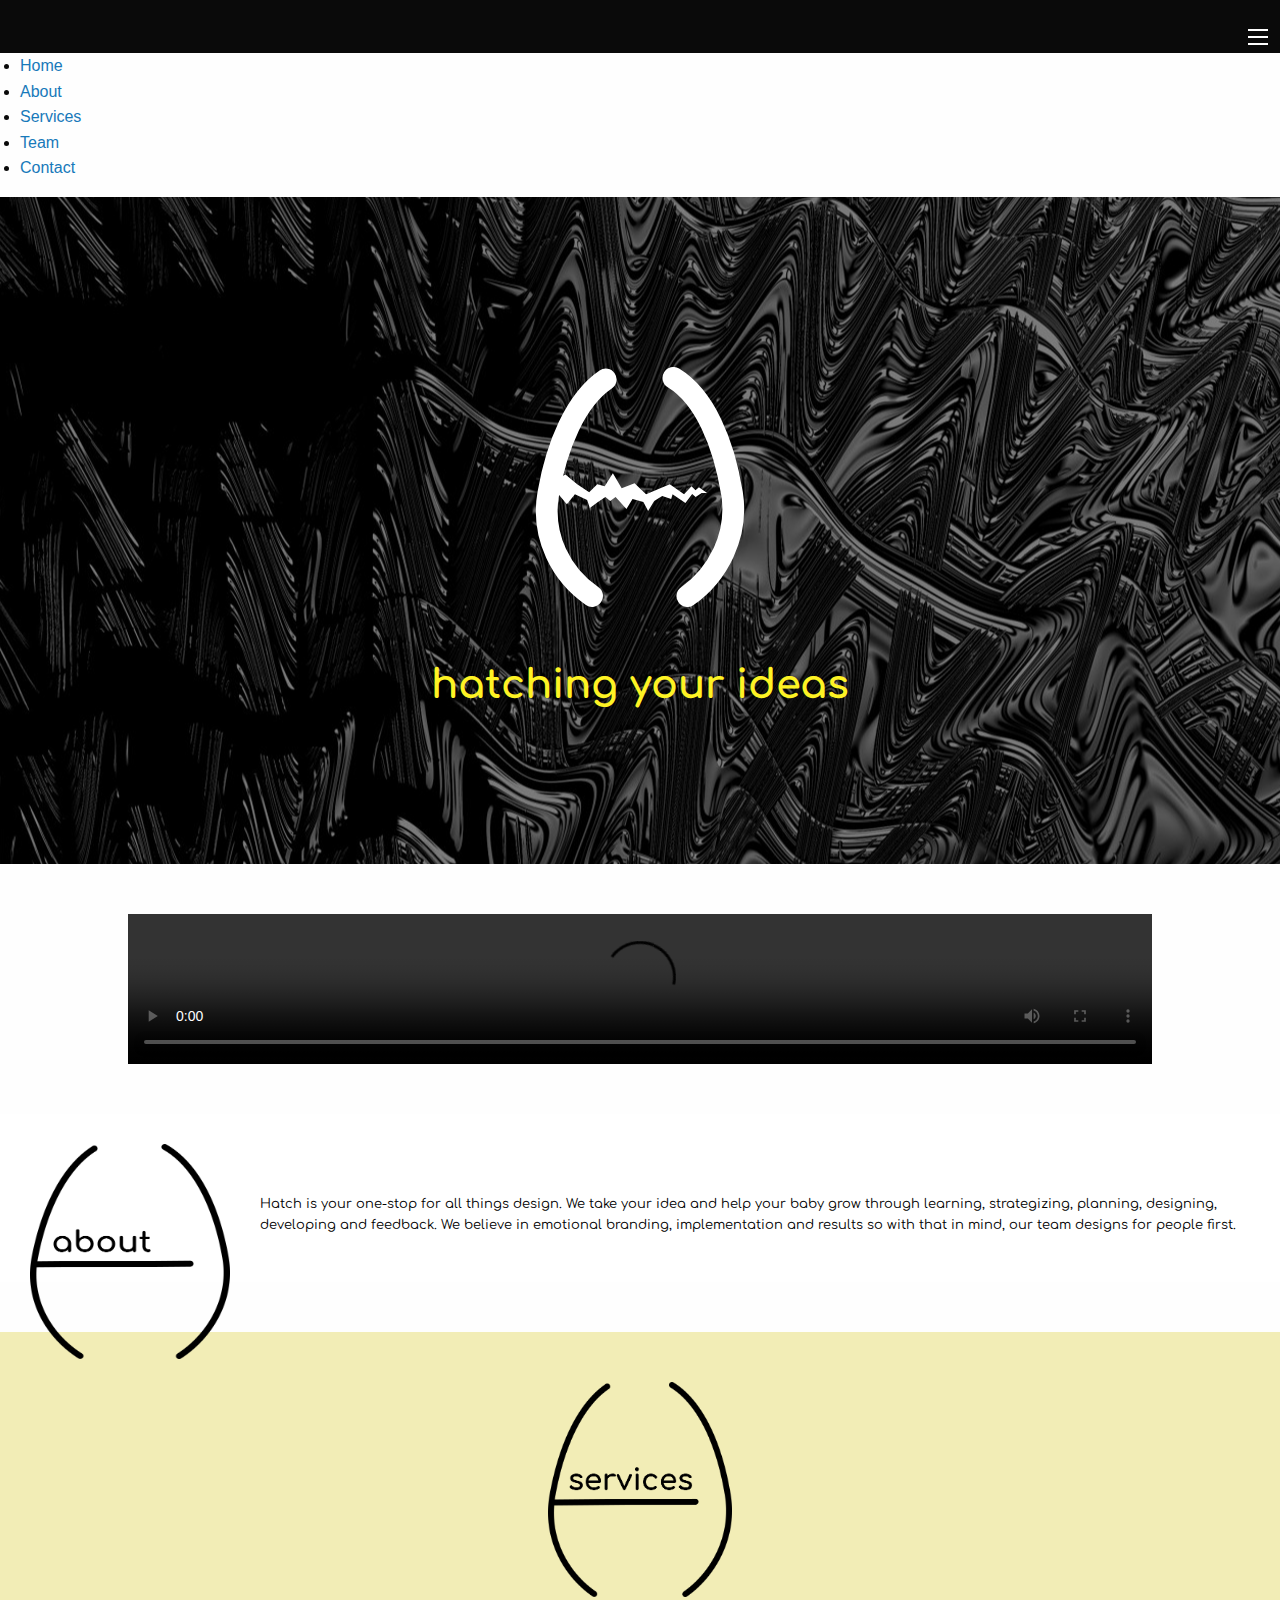
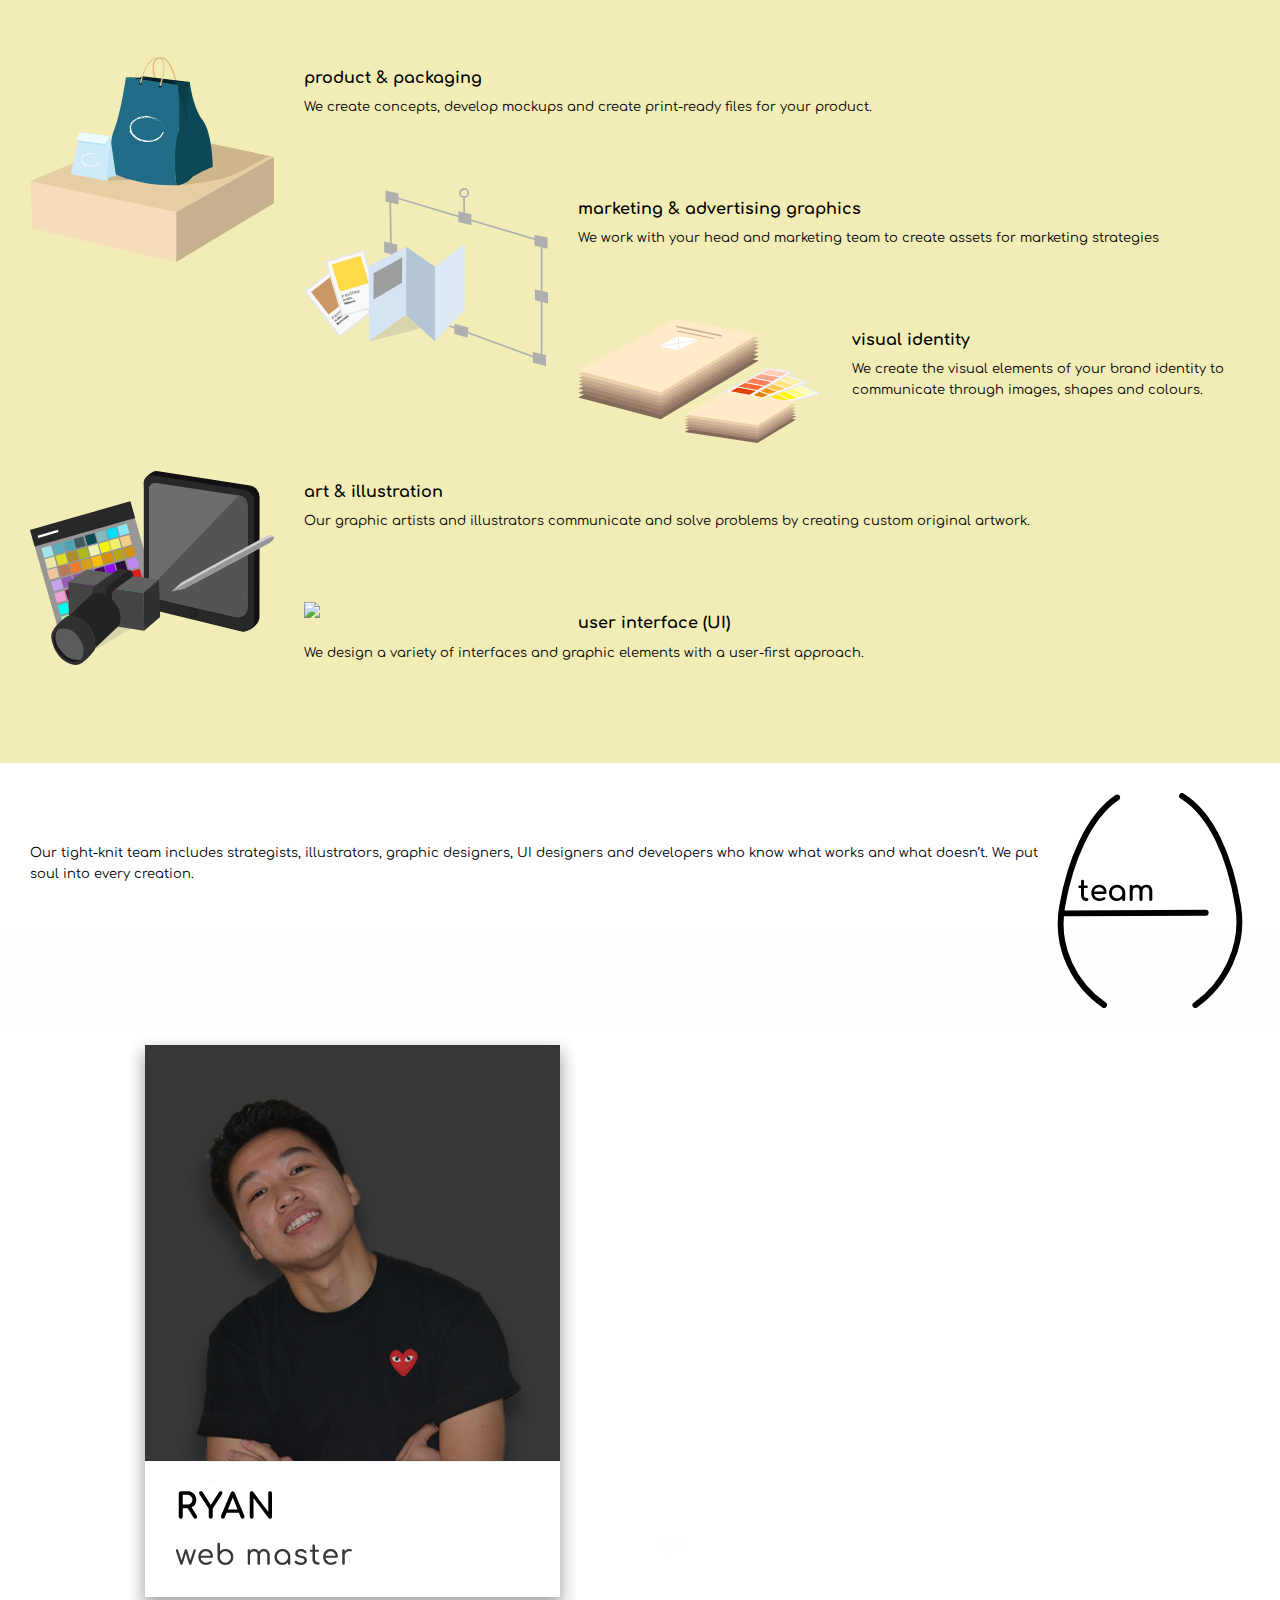
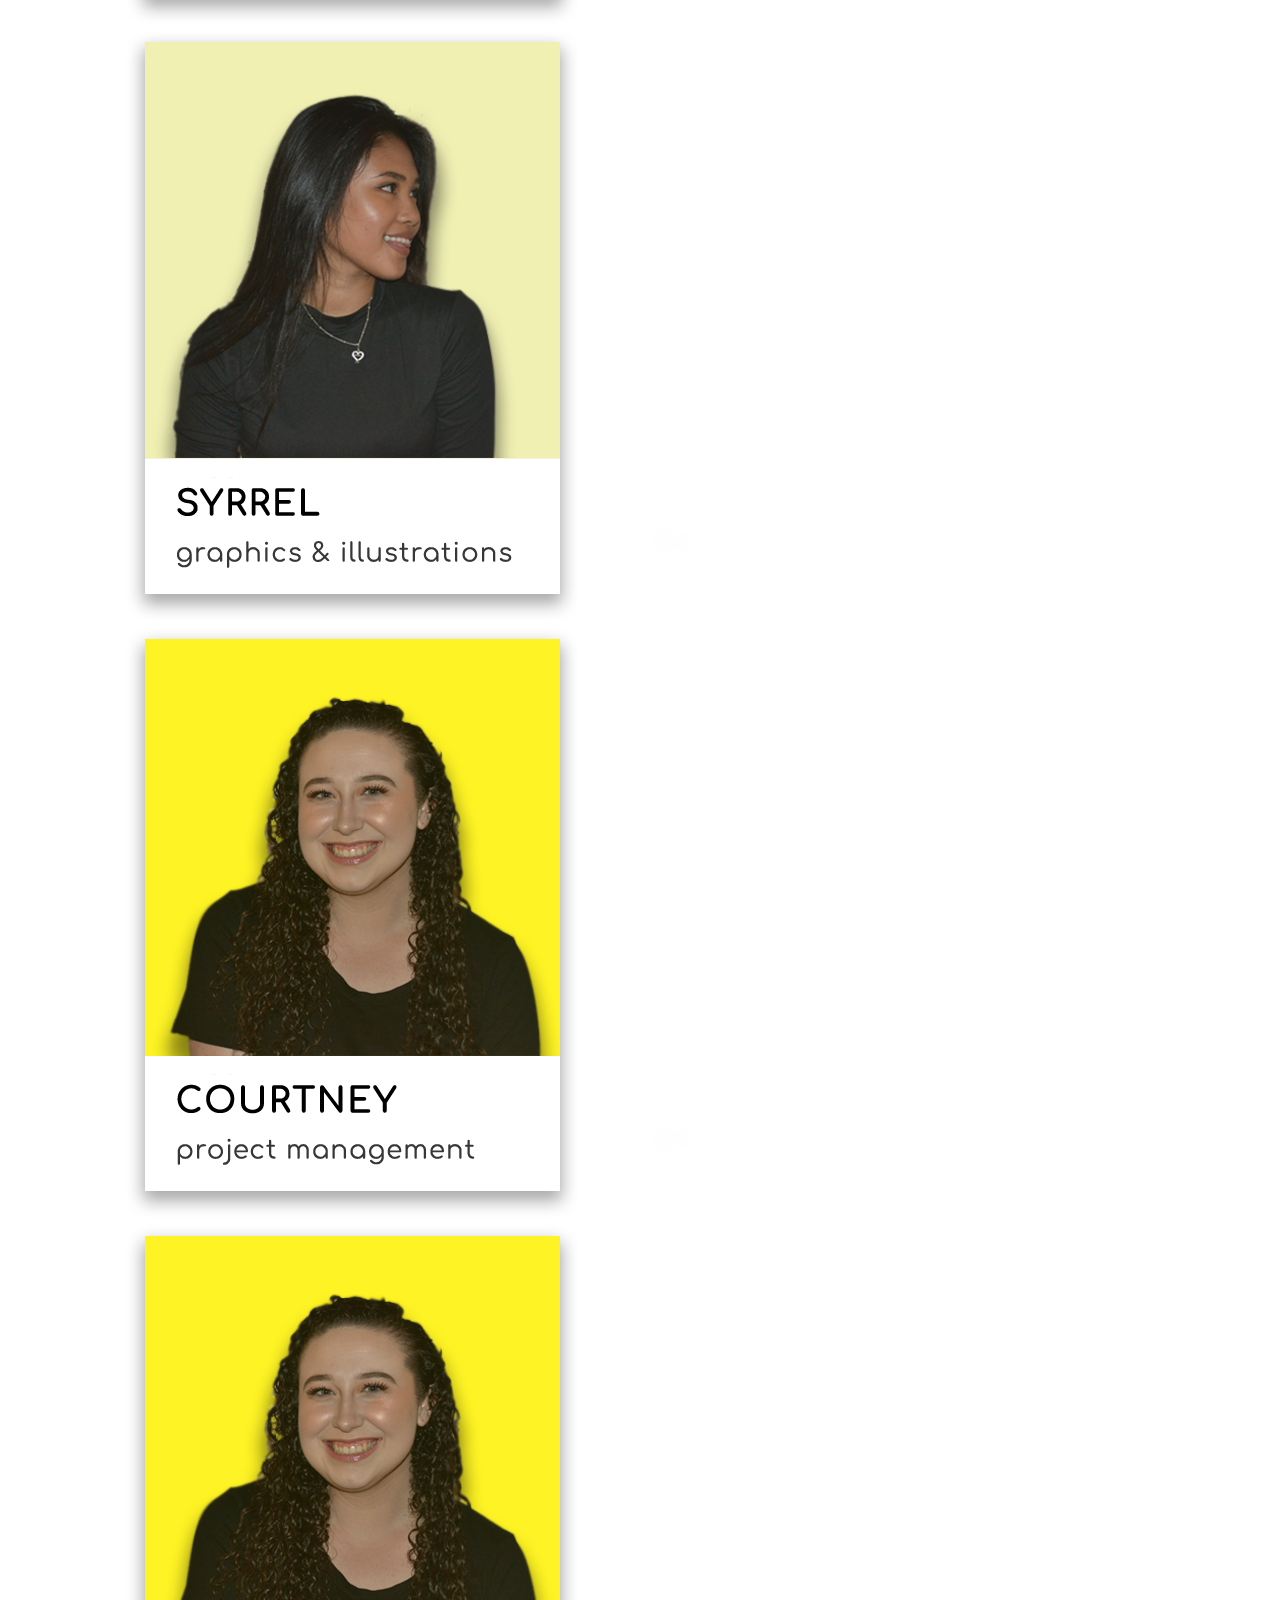
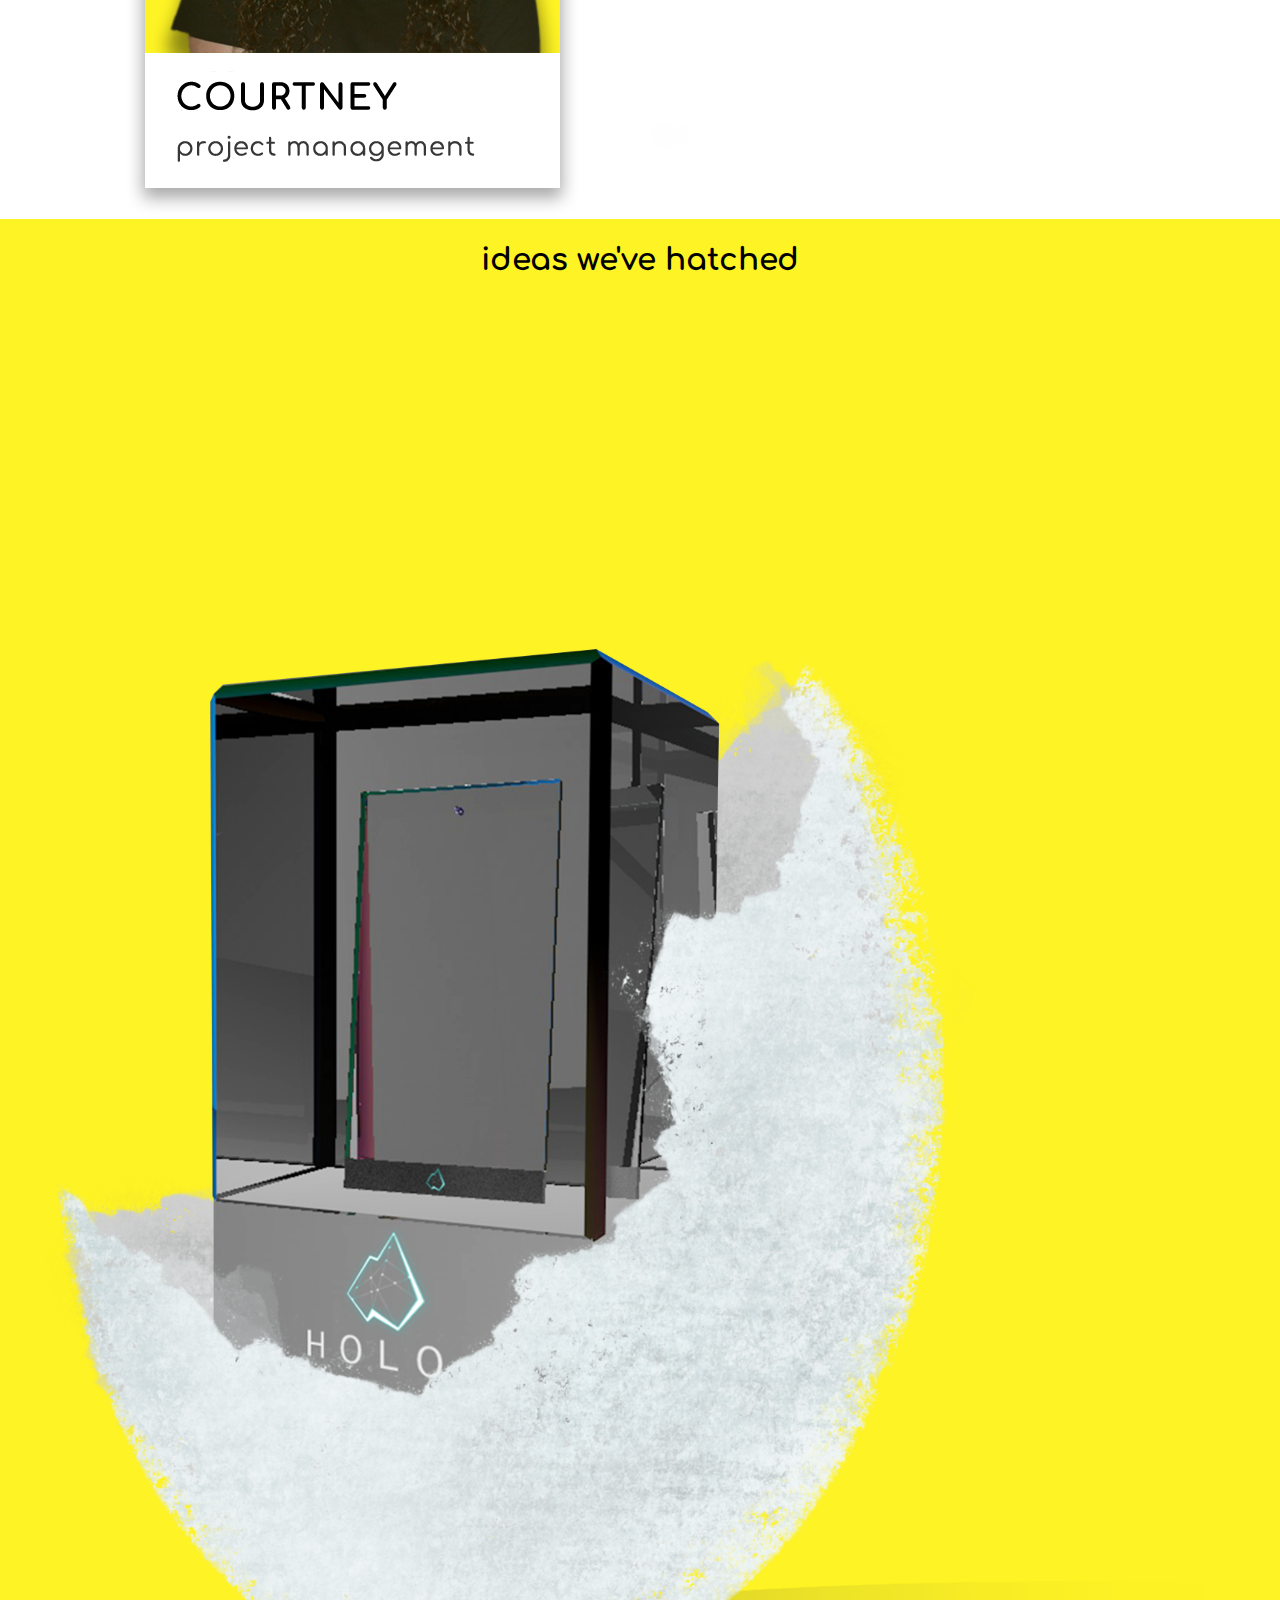
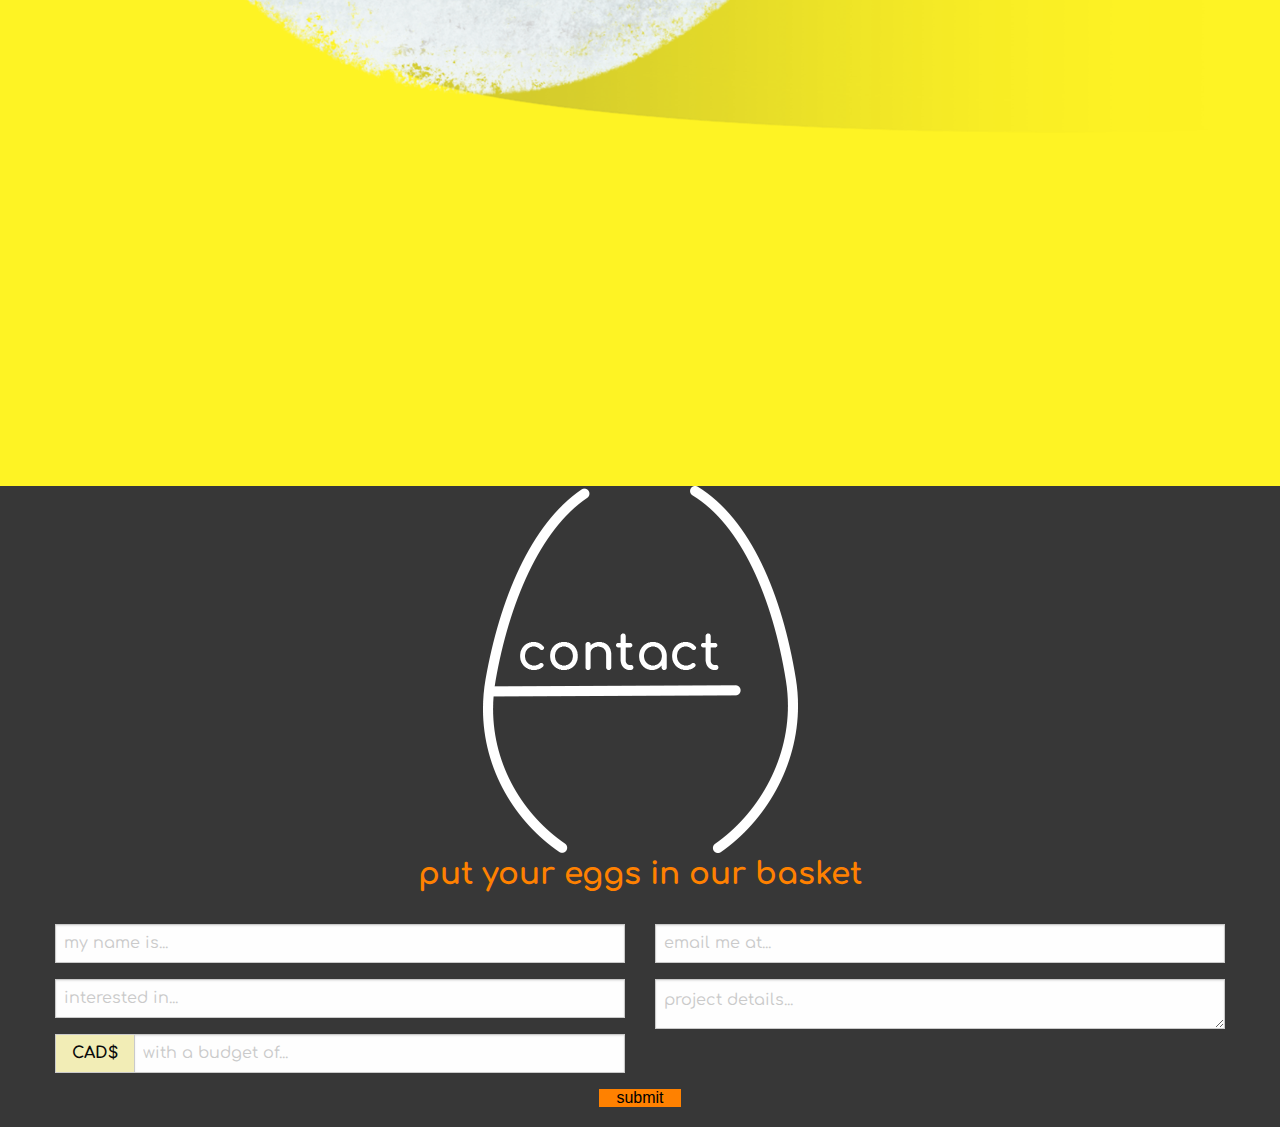
==== index.html @ 9492ad30 "css update number 100000" ====
<!doctype html>
<html class="no-js" lang="en" dir="ltr">

  <head>
    <meta charset="utf-8">
    <meta http-equiv="x-ua-compatible" content="ie=edge">
    <meta name="viewport" content="width=device-width, initial-scale=1.0">
    <title>Hatch Creative</title>
    <link rel="stylesheet" href="css/foundation.css">
    <link rel="stylesheet" href="css/main.css">
    <link href="https://fonts.googleapis.com/css?family=Comfortaa&display=swap" rel="stylesheet">
  </head>

  <body>
    <h1 class="hide">Hatch</h1>
      <header id="mainHeader" class="row">
          <nav class="small-12 large-8 large-push-4 columns">
            <h2 class="hide">Main Navigation</h2>
            <div class="title-bar" data-responsive-toggle="main-menu" data-hide-for="large">
            <div class="title-bar-right">
              <button class="menu-icon" type="button" data-toggle="main-menu"></button>
            </div>
            </div>
    
            <div id="main-menu">
              <ul id="mainNav">
                <li><a href="#">Home</a></li>
                <li><a href="#">About</a></li>
                <li><a href="#">Services</a></li>
                <li><a href="#">Team</a></li>
                <li><a href="#">Contact</a></li>
              </ul>
          
            </div>
          </nav>
    
    
        </header>

     <!--Splash Page-->   
    <div class="row" id="splashPage">
      <h2 class="hide">Splash Page</h2>
      <div class="small-12 medium-12 large-12 columns">
        <img src="img/whiteLogo.svg" id="logo">
        <h2>hatching your ideas</h2>
      </div>  
    </div>

     <!--About Vid Page--> 
     <div class="row" id="aboutVid">
        <div class="small-12 medium-12 large-12 columns">
            <video  controls>
          <source src="video/render.mp4" type="video/mp4">
          </video>
        </div>  
     </div>

      <!--About Info Page--> 
      <div class="row" id="aboutInfo">
        <div class="small-3 medium-4 large-4 columns" >
            <img src="img/heading_about.png" alt="About" class="aboutHead">
        </div>

        <div class="small-9 medium-8 large-8 columns">
          <p class="aboutText">Hatch is your one-stop for all things design. We take your idea and help your baby grow through learning, strategizing, planning, designing, developing and feedback. We believe in emotional branding, implementation and results so with that in mind, our team designs for people first. </p>
        </div>
      
      </div>

      <!--Service Page--> 
      <div class="row" id="servPage">

        <div class="small-12 medium-12 large-12 columns product">
          <img src="img/heading_services.png" class="servHead">
        </div>


        <div class="small-12 medium-12 large-2 columns product">
          <img src="img/icon_product.svg"  width="25%" class="icon">
          <h3>product &amp; packaging</h3>
          <p>We create concepts, develop mockups and create print-ready files for your product.</p>
        </div>

        <div class="small-9 medium-8 large-2 columns product">
            <img src="img/icon_marketing.svg"  width="25%" class="icon">
            <h3>marketing &amp; advertising graphics</h3>
            <p>We work with your head and marketing team to create assets for marketing strategies</p>
        </div>

        <div class="small-9 medium-8 large-2 columns product">
            <img src="img/icon_visual.svg"  width="25%" class="icon">
            <h3>visual identity</h3>
            <p>We create the visual elements of your brand identity to communicate through images, shapes and colours.</p>
        </div>

        <div class="small-9 medium-8 large-2 columns product">
            <img src="img/icon_art.svg"  width="25%" class="icon">
            <h3>art &amp; illustration</h3>
            <p>Our graphic artists and illustrators communicate and solve problems by creating custom original artwork.</p>
        </div>

        <div class="small-9 medium-8 large-2 columns product">
            <img src="img/icon_ui2.svg"  width="25%" class="icon">
            <h3>user interface (UI)</h3>
            <p>We design a variety of interfaces and graphic elements with a user-first approach.</p>
        </div>
      </div>

      <!--Team Page--> 
      <div class="row" id="teamInfo">
          <div class="small-3 medium-4 large-4 columns">
              <img src="img/teamHeading.svg" class="teamHead">
              </div>
        <div class="small-9 medium-8 large-8 columns" >
          <p class="teamText">Our tight-knit team includes strategists, illustrators, graphic designers, UI designers and developers who know what works and what doesn’t. We put soul into every creation.</p>
        </div>
      </div>


        <div class="row" id="teamDesc">
        <div class="small-3 medium-3 large-3 columns">
            <img src="img/team_ryan_complete.png" alt="Ryan // Web Master" class="teamImg">
            <img src="img/team_syrrel_complete.png" alt="Syrrel // Graphics & Illustrations" class="teamImg">
            <img src="img/team_courtney_complete.png" alt="Courtney // Project Management" class="teamImg">
            <img src="img/team_courtney_complete.png" alt="Alissar // Product & Branding" class="teamImg">
        </div>
      </div>


      <!--Portfolio Page--> 
      <div class="row" id="folioPage">
        <div class="small-12 medium-12 large-12 columns">
            <!-- <div class="w3-content w3-display-container">

                <div class="w3-display-container mySlides">
                  <img src="img/portfolio_featured.png" style="width:100%">
                  <div class="w3-display-middle w3-large w3-container w3-padding-16 w3-black">
                    French Alps
                  </div>
                </div>
                
                <div class="w3-display-container mySlides">
                  <img src="img/portfolio_apollo.png" style="width:100%">
                  <div class="w3-display-middle w3-large w3-container w3-padding-16 w3-black">
                    Northern Lights
                  </div>
                </div>
                
                <div class="w3-display-container mySlides">
                  <img src="img/portfolio_rushpup.png" style="width:100%">
                  <div class="w3-display-middle w3-large w3-container w3-padding-16 w3-black">
                    Beautiful Mountains
                  </div>
                </div>
                
                <div class="w3-display-container mySlides">
                  <img src="img/portfolio_vibe.png" style="width:100%">
                  <div class="w3-display-middle w3-large w3-container w3-padding-16 w3-black">
                    The Rain Forest
                  </div>
                </div>
                
                <div class="w3-display-container mySlides">
                  <img src="img_mountains.jpg" style="width:100%">
                  <div class="w3-display-middle w3-large w3-container w3-padding-16 w3-black">
                    Mountains!
                  </div>
                </div>
                
                <button class="w3-button w3-display-left w3-black" onclick="plusDivs(-1)">&#10094;</button>
                <button class="w3-button w3-display-right w3-black" onclick="plusDivs(1)">&#10095;</button>
                
                </div> -->
                
            <h3>ideas we've hatched</h3>
            <img src="img/portfolio_featured.png" alt="Featured Project" id="folio1">
        </div>
      </div>

      <!--Contact Page--> 
      <div class="row" id="contactPage">
          <div class="small-12 medium-12 large-12">
            <img src="img/heading_contact.png" class="contactHead">
            <h3>put your eggs in our basket</h3>
          </div>

          <form>
              <div class="grid-container">
                <div class="grid-x grid-padding-x">
                  <div class="small-12 medium-6 large-6 cell">
                    <label>
                      <input type="text" placeholder="my name is..." class="radius">
                    </label>
                    <label>
                        <input type="text" placeholder="interested in..." class="radius">
                      </label>
                      <div class="input-group">
                          <span class="input-group-label">CAD$</span>
                          <input class="input-group-field" type="number" placeholder="with a budget of...">
                        </div>
                  </div>


                  <div class="small-12 medium-6 large-6 cell">
                    <label>
                      <input type="email" placeholder="email me at..." class="radius">
                    </label>
                    <label>
                        <textarea placeholder="project details..." class="radius"></textarea>
                      </label>
                  </div>
                 <div class="input-group-button">
                      <input type="submit" class="button" value="submit">
                </div>
              </div>
           </form>
      </div>

      <!-- <footer>
        <div class="row" id="footer">
          <div class="small "></div>


                <img src="img/socialFB.png" alt="Facebook">
                <img src="img/socialTwitter.png" alt="Twitter">
                <img src="img/socialIG.png" alt="Instagram">
            </div>
                <p class="address">130 Dundas St,  London, ON N6A 1G2</p>
                <p class="email"> hatchcreative@info.com</p>
                <p class="number">(519) 000-0000</p>>
            </div>
              <p class="copyright"> © 2019 Hatch Creative. All Rights Reserved.</p>
            </div>
          </div>
        </div>
        </footer> -->

    
  </body>
    <script src="js/main.js"></script>
    <script src="https://maps.googleapis.com/maps/api/js?key=AIzaSyAdZsXY7UrvX2Q0OyWVhUGlRzNH2TQBpNs&callback=ourMap"
  type="text/javascript"></script>
    <script src="js/vendor/jquery.js"></script>
    <script src="js/vendor/what-input.js"></script>
    <script src="js/vendor/foundation.js"></script>
</html>
---- css/main.css ----
h1, h2 {
    font-family: 'Comfortaa', sans-serif;
}

body p, h3, h4, h5 {
    font-family: 'Comfortaa', sans-serif;
    color: black;
}

/* HOME */

.headerBar {
    background-color: none;
}

.headerLogo {
    padding-top: 21px;
    padding-left: 18px;
}

.menu-icon {
    margin-top: 21px;
    margin-left: 18px;
}

.main-menu {
    background-color: none !important; 
}

/*  HOME - SPLASH SECTION */

#splashPage {
    background: url(../img/bckgrnd_img.png) no-repeat center;
    min-height: 667px;
    text-align: center;
    height: 100%;
}

#splashPage h2 {
    color: #fef324;
    font-weight: bold;
}

#logo {
    margin-bottom: 50px;
}


/*  ABOUT */

/*  ABOUT - VIDEO */
video {
    width: 75%;
    margin: 0 auto;
    display: block;
}

/*  ABOUT - INFO */
#aboutInfo {
   background-color: white;
}

.aboutHead {
    float: left;
}


/*  SERVICES */
#servPage {
   background-color: #f2edb6;
}

.servHead {
    margin: 0 auto;
    display: block;
}

/*  TEAM */
#teamInfo {
    background: white;
}

#teamDesc {
    background: white;
}

.teamHead {
    float: right;
}

/*  PORTFOLIO */
#folioPage {
    background: #fef324;
}

#folioPage h3 {
    text-align: center;
    font-weight: bold;
}

.mySlides {
    display:none;
}

/*  CONTACT */
#contactPage {
    background-color: #373737;
}

.contactHead {
    margin: 0 auto;
    display: block;
}

#contactPage h3 {
    color: #ff8100;
    text-align: center;
    font-weight: bold;
}

/*  CONTACT - FORM */
form {
    padding: 20px;
}

label {
    font-family: 'Comfortaa', cursive;
}

.input-group-label {
    background-color: #f2edb6;
    font-family: 'Comfortaa', cursive;
    font-weight: bold;
}

.input-group-field {
    font-family: 'Comfortaa', cursive;
}

.input-group-button {
    margin: 0 auto;
}

.button {
    background-color: #ff8100;
    color: black;
}


/* FOOTER */
footer {
    background: black;
    width: 100%;
}



/* mobile */
@media screen and (max-width: 39.9375em) {
    #logo {
        width: 130px;
        height: 140px;
        margin-top: 200px;
    }
    #splashPage h2 {
        font-size: 25px;
    }
    video {
        margin-top: 50px;
        margin-bottom: 50px;
    }
    .aboutHead {
        width: 100px;
        height: 115px;
        margin-left: 20px;
        margin-right: 30px;
    }
    .aboutText {
        font-size: 9px;
        margin-right: 20px;
        padding-top: 10px;
    }
    #aboutInfo {
        margin-bottom: 50px;
    }

    #servPage {
        padding-top: 30px;
        padding-left: 20px;
        padding-right: 20px;
        padding-bottom: 5px;
    }
    .servHead {
        width: 100xpx;
        height: 115px;
        margin-bottom: 40px;
    }
    .icon {
        width: 20%;
        float: left;
        margin-right: 20px;
    }
    #servPage h3 {
        font-size: 12px;
        font-weight: bold;
    }
    #servPage p {
        font-size: 10px;
        margin-bottom: 50px;
    }

    #teamInfo {
        padding: 20px;
        padding-top: 30px;
        margin-bottom: 40px;
    }

    .teamHead {
        width: 100px;
        height: 115px;
        margin-left: 25px;
    }
    .teamText {
        font-size: 9px;
        padding-top: 30px;
    }

    #teamDesc {
        margin: 0 auto;
        border-style: none;
        margin-bottom: 20px;
    }

    .teamImg {
        width: 50%;
        float: left;
        background: white;
        padding-bottom: 35px;
    }

    #folioPage {
        margin-top: 400px;
        height: 400px;
        padding-top: 120px;
    }

    #folioPage h3 {
        font-size: 20px;
    }

    #folioPage img {
        width: 75%;
    }

    #contactPage {
        padding: 20px;
        padding-top: 30px;
    }
    .contactHead {
        width: 100px;
        height: 115px;
        margin-bottom: 25px;
    }
    #contactPage h3 {
        color: #ff8100;
        text-align: center;
        margin-bottom: 40px;
    }
    .radius {
        border-radius: 5px;
    }
    .input-group-button {
        padding: 10px;
        margin-top: 10px;
        font-size: 15px;
    }
    .button {
        border-radius: 5px;
        margin: 0 auto;
        font-size: 15px;
        width: 150px;
    }
}

/* tablet */
@media screen and (min-width: 40em) {
    #logo {
        width: 230px;
        height: 240px;
        margin-top: 170px;
    }
    #splashPage h2 {
        font-size: 40px;
    }
    video {
        margin-top: 50px;
        margin-bottom: 50px;
        width: 80%;
    }

    .aboutHead {
        width: 200px;
        height: 215px;
        margin-right: 30px;
    }
    .aboutText {
        font-size: 13px;
        padding-top: 50px;
    }
    #aboutInfo {
        padding: 30px;
        margin-bottom: 50px;
    }

    #servPage {
        padding: 30px;
    }
    .servHead {
        width: 200xpx;
        height: 215px;
        margin-bottom: 60px;
        margin-top: 20px; 
    }
    .icon {
        width: 20%;
        float: left;
        margin-right: 30px;
    }
    #servPage h3 {
        font-size: 16px;
        font-weight: bold;
        padding-top: 10px;
    }
    #servPage p {
        font-size: 13px;
        margin-bottom: 70px;

    }
    
    #teamInfo {
        padding: 30px;
        margin-bottom: 100px;
    }

    .teamHead {
        width: 200px;
        height: 215px;
    }
    .teamText {
        font-size: 13px;
        padding-top: 50px;
    }

    #folioPage {
        padding: 20px;
    }


 }
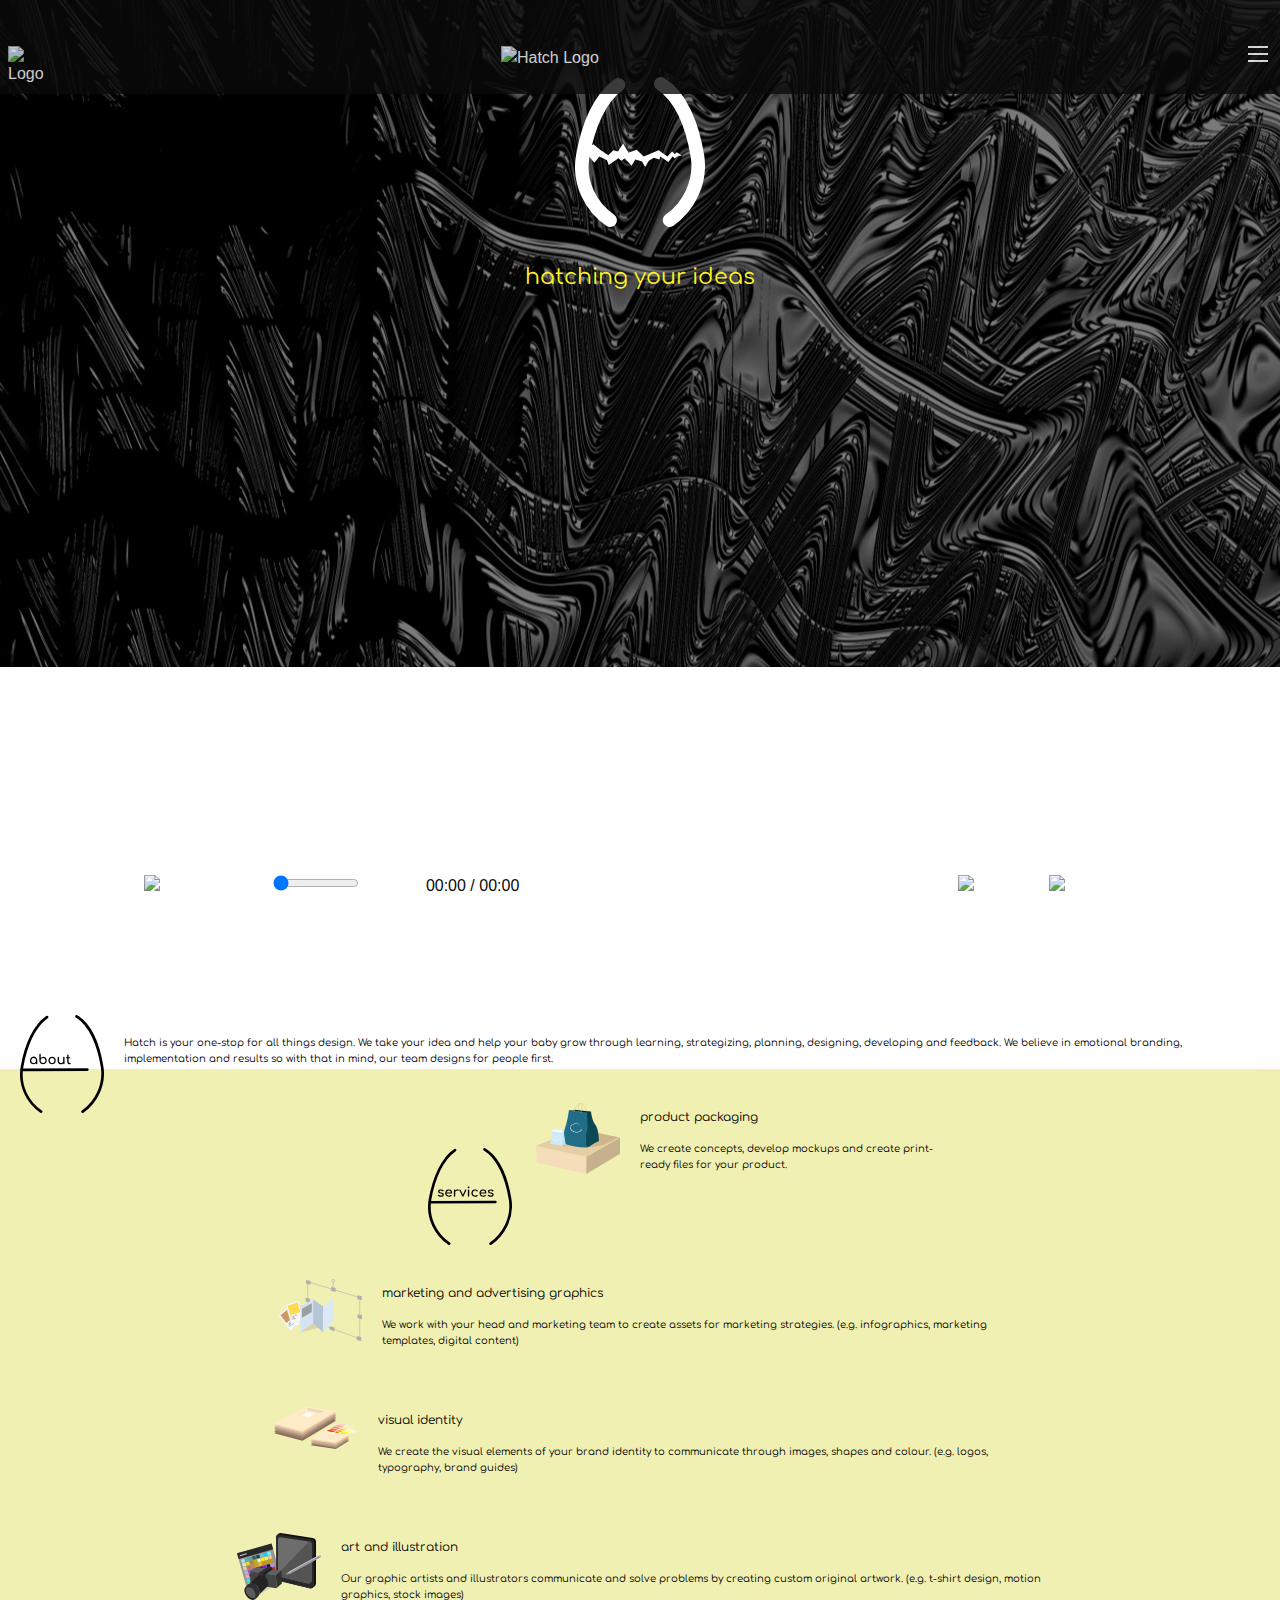
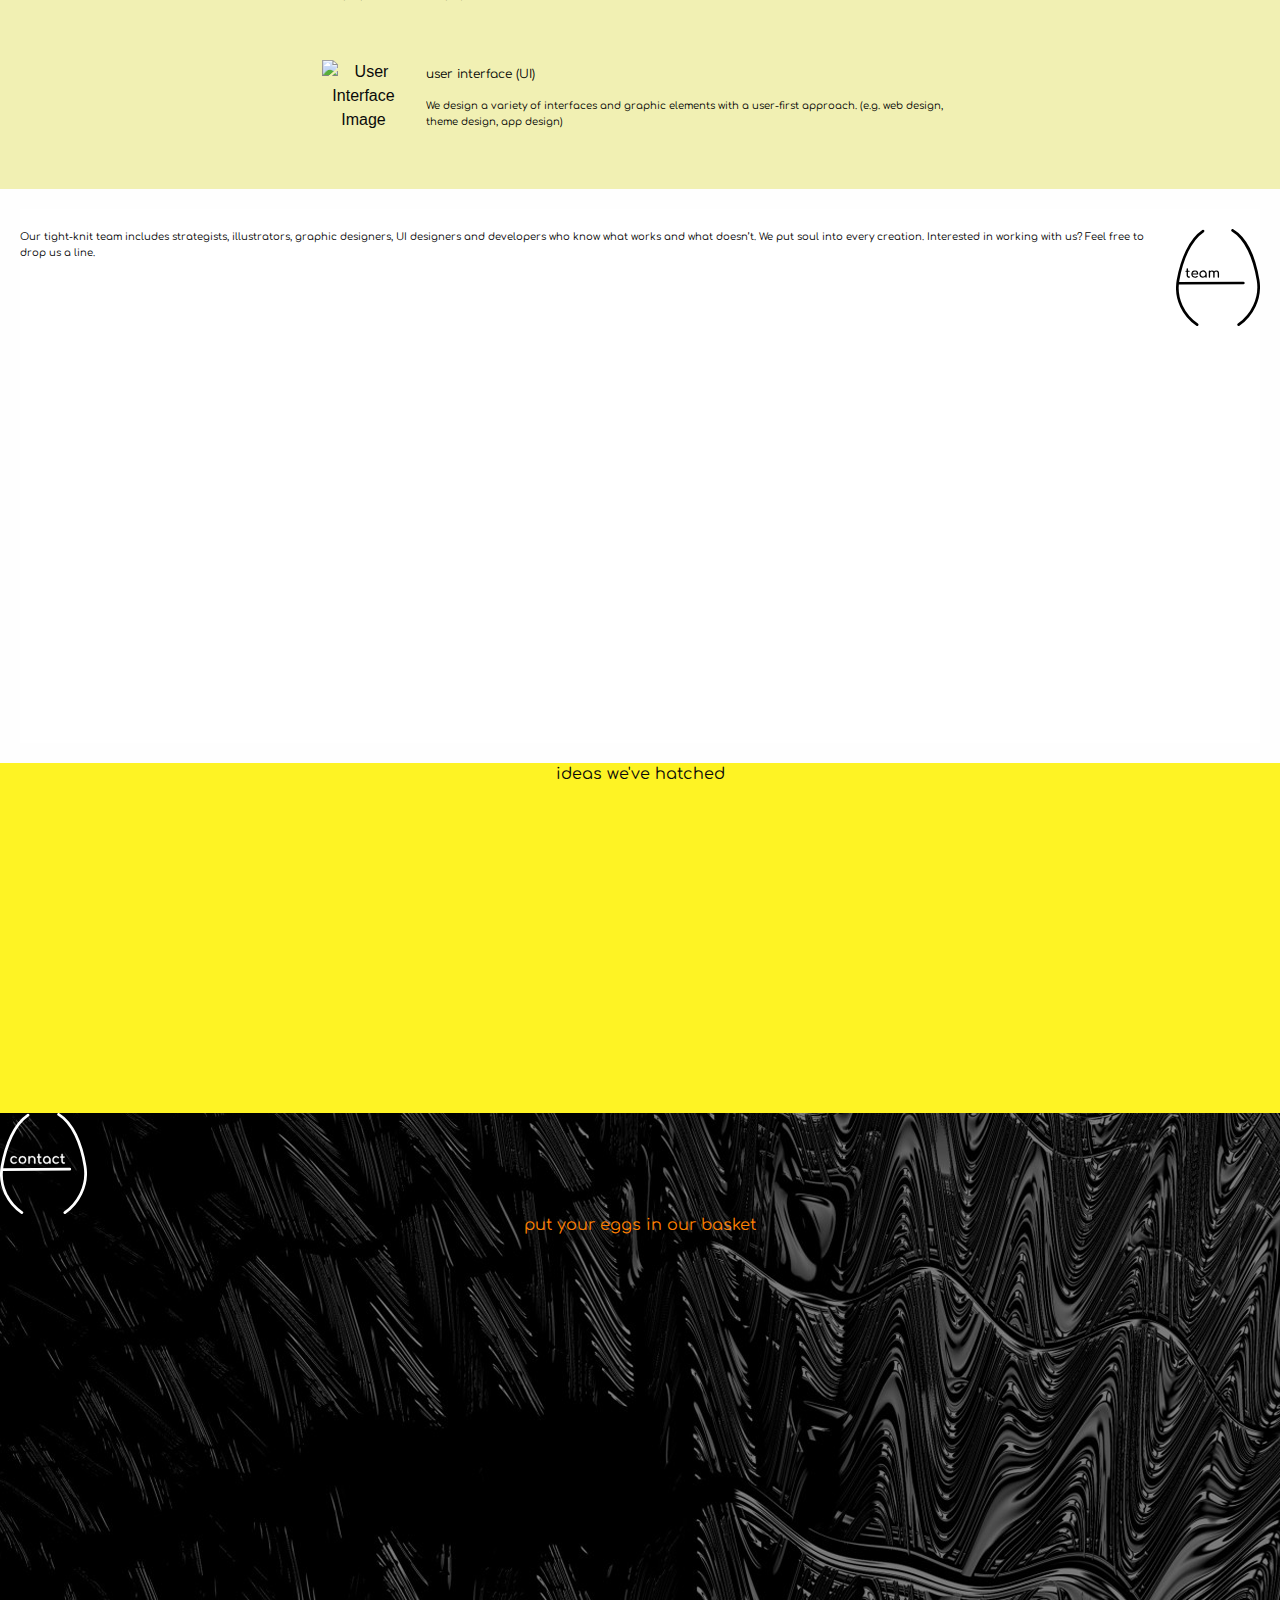
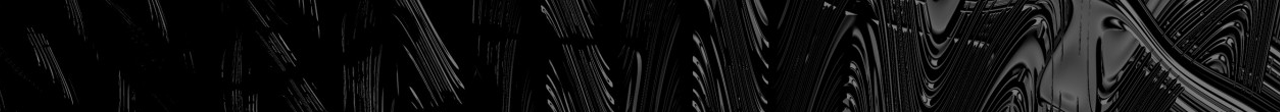
==== commit ed9a11b5: "video controls updated" ====
--- a/index.html
+++ b/index.html
@@ -1,246 +1,165 @@
 <!doctype html>
 <html class="no-js" lang="en" dir="ltr">
-
   <head>
     <meta charset="utf-8">
     <meta http-equiv="x-ua-compatible" content="ie=edge">
     <meta name="viewport" content="width=device-width, initial-scale=1.0">
-    <title>Hatch Creative</title>
+    <title>Hatch</title>
     <link rel="stylesheet" href="css/foundation.css">
     <link rel="stylesheet" href="css/main.css">
     <link href="https://fonts.googleapis.com/css?family=Comfortaa&display=swap" rel="stylesheet">
   </head>
+  <body>
 
-  <body>
-    <h1 class="hide">Hatch</h1>
-      <header id="mainHeader" class="row">
-          <nav class="small-12 large-8 large-push-4 columns">
+    <header>
+    <div class="row">
+        <h1 class="hide">Home</h1>
+        <div class="headerBar">
+          <nav class="small-12">
             <h2 class="hide">Main Navigation</h2>
-            <div class="title-bar" data-responsive-toggle="main-menu" data-hide-for="large">
-            <div class="title-bar-right">
-              <button class="menu-icon" type="button" data-toggle="main-menu"></button>
-            </div>
-            </div>
-    
-            <div id="main-menu">
-              <ul id="mainNav">
-                <li><a href="#">Home</a></li>
-                <li><a href="#">About</a></li>
-                <li><a href="#">Services</a></li>
-                <li><a href="#">Team</a></li>
-                <li><a href="#">Contact</a></li>
-              </ul>
+            <!--Logo-->
+              
           
-            </div>
-          </nav>
-    
-    
-        </header>
+              <!--foundations code start-->
+              <div class="title-bar" data-responsive-toggle="main-menu" data-hide-for="none">
+                  
+                <div class="title-bar-right">
+                  <!-- <div class="small-2">
+                  <img src="img/hatchLogo.svg" alt="Logo" id="hatchLogo"> -->
+              
+                  <div class="small-6 small-centered medium-6 medium-centered large-3 large-centered columns">
+                      <img src="img/hatchLogo.svg" alt="Logo" id="hatchLogo">
+                <img src="img/text_logo2.svg" alt="Hatch Logo" id="mainLogo">
+               
+                  <button class="menu-icon" data="show-for-all" type="button" data-toggle="main-menu"></button>
+                </div>
+                <div class="title-bar-title"></div>
+              </div>
+              </div>   
+              </div>
+  
 
-     <!--Splash Page-->   
-    <div class="row" id="splashPage">
-      <h2 class="hide">Splash Page</h2>
-      <div class="small-12 medium-12 large-12 columns">
-        <img src="img/whiteLogo.svg" id="logo">
+              <div id="main-menu"><!--Open Burger Menu-->
+                <ul id="menu">
+                  <li><a href="#">Home</a></li>
+                  <li><a href="#">About</a></li>
+                  <li><a href="#">Team</a></li>
+                  <li><a href="#">Portfolio</a></li>
+                  <li><a href="#">Contact</a></li>
+                </ul>
+              </div><!--Close Burger Menu-->
+            </nav>
+      </div>
+    </div>
+    </header>  
+
+<!-- home page section     -->
+      <div class="row" id="homebg">
+        <h2 class="hide">Splash Page</h2>
+        <img src="img/whiteLogo.svg" class="splashLogo" alt="Logo">
         <h2>hatching your ideas</h2>
-      </div>  
-    </div>
-
-     <!--About Vid Page--> 
-     <div class="row" id="aboutVid">
-        <div class="small-12 medium-12 large-12 columns">
-            <video  controls>
-          <source src="video/render.mp4" type="video/mp4">
-          </video>
-        </div>  
-     </div>
-
-      <!--About Info Page--> 
-      <div class="row" id="aboutInfo">
-        <div class="small-3 medium-4 large-4 columns" >
-            <img src="img/heading_about.png" alt="About" class="aboutHead">
-        </div>
-
-        <div class="small-9 medium-8 large-8 columns">
-          <p class="aboutText">Hatch is your one-stop for all things design. We take your idea and help your baby grow through learning, strategizing, planning, designing, developing and feedback. We believe in emotional branding, implementation and results so with that in mind, our team designs for people first. </p>
-        </div>
-      
-      </div>
-
-      <!--Service Page--> 
-      <div class="row" id="servPage">
-
-        <div class="small-12 medium-12 large-12 columns product">
-          <img src="img/heading_services.png" class="servHead">
-        </div>
-
-
-        <div class="small-12 medium-12 large-2 columns product">
-          <img src="img/icon_product.svg"  width="25%" class="icon">
-          <h3>product &amp; packaging</h3>
-          <p>We create concepts, develop mockups and create print-ready files for your product.</p>
-        </div>
-
-        <div class="small-9 medium-8 large-2 columns product">
-            <img src="img/icon_marketing.svg"  width="25%" class="icon">
-            <h3>marketing &amp; advertising graphics</h3>
-            <p>We work with your head and marketing team to create assets for marketing strategies</p>
-        </div>
-
-        <div class="small-9 medium-8 large-2 columns product">
-            <img src="img/icon_visual.svg"  width="25%" class="icon">
-            <h3>visual identity</h3>
-            <p>We create the visual elements of your brand identity to communicate through images, shapes and colours.</p>
-        </div>
-
-        <div class="small-9 medium-8 large-2 columns product">
-            <img src="img/icon_art.svg"  width="25%" class="icon">
-            <h3>art &amp; illustration</h3>
-            <p>Our graphic artists and illustrators communicate and solve problems by creating custom original artwork.</p>
-        </div>
-
-        <div class="small-9 medium-8 large-2 columns product">
-            <img src="img/icon_ui2.svg"  width="25%" class="icon">
-            <h3>user interface (UI)</h3>
-            <p>We design a variety of interfaces and graphic elements with a user-first approach.</p>
-        </div>
-      </div>
-
-      <!--Team Page--> 
-      <div class="row" id="teamInfo">
-          <div class="small-3 medium-4 large-4 columns">
-              <img src="img/teamHeading.svg" class="teamHead">
-              </div>
-        <div class="small-9 medium-8 large-8 columns" >
-          <p class="teamText">Our tight-knit team includes strategists, illustrators, graphic designers, UI designers and developers who know what works and what doesn’t. We put soul into every creation.</p>
-        </div>
       </div>
 
 
-        <div class="row" id="teamDesc">
-        <div class="small-3 medium-3 large-3 columns">
-            <img src="img/team_ryan_complete.png" alt="Ryan // Web Master" class="teamImg">
-            <img src="img/team_syrrel_complete.png" alt="Syrrel // Graphics & Illustrations" class="teamImg">
-            <img src="img/team_courtney_complete.png" alt="Courtney // Project Management" class="teamImg">
-            <img src="img/team_courtney_complete.png" alt="Alissar // Product & Branding" class="teamImg">
-        </div>
+<!--Video section-->
+
+<div class="row" id="about">
+  <h2 class="hide">About Section</h2>
+    <div id="videoPanel" class="small-12 columns">
+     <video id="brandVideo" width="80%" poster="img/vidPoster2.jpg"> 
+         <source src="video/render.mp4" type="video/mp4">
+         <source src="video/render.ogg" type="video/ogg">
+           <source src="video/render.webm" type="video/webm">
+          Your browser sucks!
+     </video>
+     </div>
+         
+          
+  <!--control-->
+  <div id="video_controls_bar">
+    <button id="playpausebtn" class="bttns">
+      <img src="img/Play.png" id="playBtn" onclick="(this,'myVideo')">
+    </button>
+    <input id="seekslider" type="range" min="0" max="100" value="0" step="1" class="bttns">
+    <span id="curtimetext" class="bttns">00:00</span> / <span id="durtimetext" class="bttns">00:00</span>
+    <button id="mutebtn" class="bttns">
+        <img src="img/Speaker.png" id="speaker" onclick="(this,'myVideo')">
+    </button>
+    <button id="fullscreenbtn" class="bttns">
+      <img src="img/Fullscreen.png" id="fullSreen">
+    </button>
+  </div>
+      <div class="small-10 large-6 large-centered columns" id="aboutInfo">
+          <img src="img/aboutHeading.svg">
+          <p>Hatch is your one-stop for all things design. We take your idea and help your baby grow through learning, strategizing, planning, designing, developing and feedback. We believe in emotional branding, implementation and results so with that in mind, our team designs for people first.</p> 
+</div>
+</div>
+<!--Video ends-->
+
+
+
+      <div class="row" id="services">
+          <h2 class="hide">Services Section</h2>
+          <img src="img/servHeading.svg">
+            <div class="servCont">
+              <img src="img/icon_product.svg" alt="Product Packaging Image">
+              <h5>product packaging</h5>
+              <p>We create concepts, develop mockups and create print-ready files for your product.</p>
+            </div>
+            <div class="servCont">
+              <img src="img/icon_marketing.svg" alt="Marketing and Advertising Image">
+              <h5>marketing and advertising graphics</h5>
+              <p>We work with your head and marketing team to create assets for marketing strategies.
+                (e.g. infographics, marketing templates, digital content)
+                </p>
+            </div>
+            <div class="servCont">
+              <img src="img/icon_visual.svg" alt="Visual Identity Image">
+              <h5>visual identity</h5>
+              <p>We create the visual elements of your brand identity to communicate through images, shapes and colour.
+                (e.g. logos, typography, brand guides)               
+              </p>
+            </div>
+            <div class="servCont">
+              <img src="img/icon_art.svg" alt="Art and Illustration Image">
+              <h5>art and illustration</h5>
+              <p>Our graphic artists and illustrators communicate and solve problems by creating custom original artwork.
+                (e.g. t-shirt design, motion graphics, stock images)                              
+              </p>
+            </div>
+            <div class="servCont">
+              <img src="img/icon_ui2.svg" alt="User Interface Image">
+              <h5>user interface (UI)</h5>
+              <p>We design a variety of interfaces and graphic elements with a user-first approach.
+                (e.g. web design, theme design, app design)                             
+              </p>
+            </div>
       </div>
 
-
-      <!--Portfolio Page--> 
-      <div class="row" id="folioPage">
-        <div class="small-12 medium-12 large-12 columns">
-            <!-- <div class="w3-content w3-display-container">
-
-                <div class="w3-display-container mySlides">
-                  <img src="img/portfolio_featured.png" style="width:100%">
-                  <div class="w3-display-middle w3-large w3-container w3-padding-16 w3-black">
-                    French Alps
-                  </div>
-                </div>
-                
-                <div class="w3-display-container mySlides">
-                  <img src="img/portfolio_apollo.png" style="width:100%">
-                  <div class="w3-display-middle w3-large w3-container w3-padding-16 w3-black">
-                    Northern Lights
-                  </div>
-                </div>
-                
-                <div class="w3-display-container mySlides">
-                  <img src="img/portfolio_rushpup.png" style="width:100%">
-                  <div class="w3-display-middle w3-large w3-container w3-padding-16 w3-black">
-                    Beautiful Mountains
-                  </div>
-                </div>
-                
-                <div class="w3-display-container mySlides">
-                  <img src="img/portfolio_vibe.png" style="width:100%">
-                  <div class="w3-display-middle w3-large w3-container w3-padding-16 w3-black">
-                    The Rain Forest
-                  </div>
-                </div>
-                
-                <div class="w3-display-container mySlides">
-                  <img src="img_mountains.jpg" style="width:100%">
-                  <div class="w3-display-middle w3-large w3-container w3-padding-16 w3-black">
-                    Mountains!
-                  </div>
-                </div>
-                
-                <button class="w3-button w3-display-left w3-black" onclick="plusDivs(-1)">&#10094;</button>
-                <button class="w3-button w3-display-right w3-black" onclick="plusDivs(1)">&#10095;</button>
-                
-                </div> -->
-                
-            <h3>ideas we've hatched</h3>
-            <img src="img/portfolio_featured.png" alt="Featured Project" id="folio1">
-        </div>
+      <div class="row" id="team">
+          <h2 class="hide">Team Section</h2>
+          <img src="img/teamHeading.svg">
+          <p>Our tight-knit team includes strategists, illustrators, graphic designers, UI designers and developers who know what works and what doesn’t. We put soul into every creation. Interested in working with us? Feel free to drop us a line.                             
+          </p>
       </div>
 
-      <!--Contact Page--> 
-      <div class="row" id="contactPage">
-          <div class="small-12 medium-12 large-12">
-            <img src="img/heading_contact.png" class="contactHead">
-            <h3>put your eggs in our basket</h3>
-          </div>
-
-          <form>
-              <div class="grid-container">
-                <div class="grid-x grid-padding-x">
-                  <div class="small-12 medium-6 large-6 cell">
-                    <label>
-                      <input type="text" placeholder="my name is..." class="radius">
-                    </label>
-                    <label>
-                        <input type="text" placeholder="interested in..." class="radius">
-                      </label>
-                      <div class="input-group">
-                          <span class="input-group-label">CAD$</span>
-                          <input class="input-group-field" type="number" placeholder="with a budget of...">
-                        </div>
-                  </div>
-
-
-                  <div class="small-12 medium-6 large-6 cell">
-                    <label>
-                      <input type="email" placeholder="email me at..." class="radius">
-                    </label>
-                    <label>
-                        <textarea placeholder="project details..." class="radius"></textarea>
-                      </label>
-                  </div>
-                 <div class="input-group-button">
-                      <input type="submit" class="button" value="submit">
-                </div>
-              </div>
-           </form>
+      <div class="row" id="portfolio">
+          <h2>ideas we've hatched</h2>
       </div>
 
-      <!-- <footer>
-        <div class="row" id="footer">
-          <div class="small "></div>
+      <div class="row" id="contact">
+          <img src="img/contHeading.svg">
+          <h2>put your eggs in our basket</h2>
+      </div>
 
+      <footer class="row">
+        
 
-                <img src="img/socialFB.png" alt="Facebook">
-                <img src="img/socialTwitter.png" alt="Twitter">
-                <img src="img/socialIG.png" alt="Instagram">
-            </div>
-                <p class="address">130 Dundas St,  London, ON N6A 1G2</p>
-                <p class="email"> hatchcreative@info.com</p>
-                <p class="number">(519) 000-0000</p>>
-            </div>
-              <p class="copyright"> © 2019 Hatch Creative. All Rights Reserved.</p>
-            </div>
-          </div>
-        </div>
-        </footer> -->
+      </footer>
 
-    
-  </body>
-    <script src="js/main.js"></script>
-    <script src="https://maps.googleapis.com/maps/api/js?key=AIzaSyAdZsXY7UrvX2Q0OyWVhUGlRzNH2TQBpNs&callback=ourMap"
-  type="text/javascript"></script>
     <script src="js/vendor/jquery.js"></script>
     <script src="js/vendor/what-input.js"></script>
     <script src="js/vendor/foundation.js"></script>
-</html>+    <script src="js/app.js"></script>
+  </body>
+</html>
--- a/css/main.css
+++ b/css/main.css
@@ -7,353 +7,294 @@
     color: black;
 }
 
-/* HOME */
+
+header {
+    position: fixed;
+    width: 100%;
+    overflow: hidden;
+}
 
 .headerBar {
-    background-color: none;
-}
-
-.headerLogo {
-    padding-top: 21px;
-    padding-left: 18px;
-}
-
-.menu-icon {
-    margin-top: 21px;
-    margin-left: 18px;
+    opacity: .8;
+    display: block;
+    position: relative;
+    padding: 0;
+}
+
+
+/* image logo */
+#hatchLogo {
+    display: block;
+    max-width: 4%;
+    text-align: left;
+    float: left;
+    margin-top: 3%;
+    margin-right: 35%;
+}
+
+/* text logo */
+#mainLogo {
+	display: block;
+    max-width: 20%;
+    text-align: center;
+    float: left;
+    margin-top: 3%;
 }
 
 .main-menu {
     background-color: none !important; 
-}
-
-/*  HOME - SPLASH SECTION */
-
-#splashPage {
-    background: url(../img/bckgrnd_img.png) no-repeat center;
+    display: block;
+}
+
+ .menu-icon {
+    margin-right: 0;
+    margin-bottom: 0;
+    padding-bottom: 0;
+    margin-top: 3%;
+}
+
+.title-bar .title-bar-right{
+    padding-top: 0;
+    padding-bottom: 0;
+    margin-top: 0;
+    top: 0;
+}
+/* main menu detail */
+
+#menu {
+    list-style-type: none;
+    text-align: center;
+    margin: 0;
+}
+
+#menu li a
+{
+	display: block;
+    padding: 5px 0 5px 0;
+    background-color: white;
+    font-family: "Comfortaa";
+    color: orange;       /* color of the text */
+}
+/* nav ends */
+
+
+
+#homebg {
+    background: url(../img/imgbg.jpg) no-repeat center;
     min-height: 667px;
     text-align: center;
-    height: 100%;
-}
-
-#splashPage h2 {
+}
+
+.splashLogo {
+    width: 130px;
+    display: inline-block;
+    margin: auto;
+    padding-top: 77px;
+    padding-bottom: 35px;
+    align-content: center;
+}
+
+#homebg h2 {
+    text-align: center;
     color: #fef324;
-    font-weight: bold;
-}
-
-#logo {
-    margin-bottom: 50px;
-}
-
-
-/*  ABOUT */
-
-/*  ABOUT - VIDEO */
-video {
-    width: 75%;
-    margin: 0 auto;
+    font-size: 22px;
+}
+
+/* video controls for mobile */
+.bttns {
+    max-width: 7%;
+    padding-top: 0;
+    cursor: pointer;
+}
+
+#seekslider {
+    margin-left: 3%;
+    margin-bottom: 10%;
+}
+
+#durtimetext {
+    margin-right: 5%;
+}
+
+span {
+    font-size: 8px;
+}
+
+/* video controls end */
+
+#aboutInfo {
+    margin-bottom: 5%;
+}
+
+#about {
+    min-height: 402px;
+    background-color: white;
+    text-align: center;
+    margin-left: 20px;
+    margin-right: 20px;
+}
+
+#about p {
+    text-align: left;
+    font-size: 10px;
+    padding-top: 20px;
+}
+
+#about img {
+    width: 84px;
+    margin: auto;
+    float: left;
+    margin-right: 20px;
+}
+
+#about video {
+    margin: auto;
+    padding: 50px 20px 0 20px;
+    align-items: center;
+}
+
+#services {
+    min-height: 649px;
+    background-color:#f1f0b3;
+    text-align: center;
+    padding-bottom: 36px; 
+}
+
+#services img {
+    width: 84px; 
+    margin-top: 24px;
+}
+
+.servCont {
+    display: inline-block;
+    text-align: center;
+}
+
+.servCont img {
+    width: 20%;
+    float: left;
+    padding-top: 10px;
+    margin-left: 20px;
+    margin-right: 20px;
+}
+
+.servCont p {
+    text-align: left;
+    font-size: 10px;
+    margin-right: 20px;
     display: block;
-}
-
-/*  ABOUT - INFO */
-#aboutInfo {
-   background-color: white;
-}
-
-.aboutHead {
-    float: left;
-}
-
-
-/*  SERVICES */
-#servPage {
-   background-color: #f2edb6;
-}
-
-.servHead {
-    margin: 0 auto;
-    display: block;
-}
-
-/*  TEAM */
-#teamInfo {
-    background: white;
-}
-
-#teamDesc {
-    background: white;
-}
-
-.teamHead {
+    overflow: hidden;
+}
+
+.servCont h5 {
+    text-align: left;
+    margin-top: 40px;
+    margin-bottom: 15px;
+    font-size: 12px;
+}
+
+
+#team {
+    min-height: 534px;
+    background-color: white;
+    margin: 20px;
+}
+
+#team img {
+    width: 84px;
+    margin: auto;
     float: right;
-}
-
-/*  PORTFOLIO */
-#folioPage {
-    background: #fef324;
-}
-
-#folioPage h3 {
-    text-align: center;
-    font-weight: bold;
-}
-
-.mySlides {
-    display:none;
-}
-
-/*  CONTACT */
-#contactPage {
-    background-color: #373737;
-}
-
-.contactHead {
-    margin: 0 auto;
-    display: block;
-}
-
-#contactPage h3 {
+    padding-top: 20px;
+    margin-left: 10px;
+}
+
+#team p {
+    text-align: left;
+    font-size: 10px;
+    padding-top: 20px;
+}
+
+#portfolio {
+    min-height: 350px;
+    background-color: #fef324;
+}
+
+#portfolio h2 {
+    font-size: 16px;
+    text-align: center;
+}
+
+#contact {
+    min-height: 599px;
+    background: url(../img/imgbg.jpg) no-repeat;
+}
+
+#contact img {
+    width: 87px;
+}
+
+#contact h2 {
     color: #ff8100;
-    text-align: center;
-    font-weight: bold;
-}
-
-/*  CONTACT - FORM */
-form {
-    padding: 20px;
-}
-
-label {
-    font-family: 'Comfortaa', cursive;
-}
-
-.input-group-label {
-    background-color: #f2edb6;
-    font-family: 'Comfortaa', cursive;
-    font-weight: bold;
-}
-
-.input-group-field {
-    font-family: 'Comfortaa', cursive;
-}
-
-.input-group-button {
-    margin: 0 auto;
-}
-
-.button {
-    background-color: #ff8100;
-    color: black;
-}
-
-
-/* FOOTER */
+    font-size: 16px;
+    text-align: center;
+}
+
+
 footer {
-    background: black;
-    width: 100%;
-}
-
-
-
-/* mobile */
-@media screen and (max-width: 39.9375em) {
-    #logo {
-        width: 130px;
-        height: 140px;
-        margin-top: 200px;
-    }
-    #splashPage h2 {
-        font-size: 25px;
-    }
-    video {
-        margin-top: 50px;
-        margin-bottom: 50px;
-    }
-    .aboutHead {
-        width: 100px;
-        height: 115px;
-        margin-left: 20px;
-        margin-right: 30px;
-    }
-    .aboutText {
-        font-size: 9px;
-        margin-right: 20px;
-        padding-top: 10px;
-    }
-    #aboutInfo {
-        margin-bottom: 50px;
-    }
-
-    #servPage {
-        padding-top: 30px;
-        padding-left: 20px;
-        padding-right: 20px;
-        padding-bottom: 5px;
-    }
-    .servHead {
-        width: 100xpx;
-        height: 115px;
-        margin-bottom: 40px;
-    }
-    .icon {
-        width: 20%;
-        float: left;
-        margin-right: 20px;
-    }
-    #servPage h3 {
-        font-size: 12px;
-        font-weight: bold;
-    }
-    #servPage p {
-        font-size: 10px;
-        margin-bottom: 50px;
-    }
-
-    #teamInfo {
-        padding: 20px;
-        padding-top: 30px;
-        margin-bottom: 40px;
-    }
-
-    .teamHead {
-        width: 100px;
-        height: 115px;
-        margin-left: 25px;
-    }
-    .teamText {
-        font-size: 9px;
-        padding-top: 30px;
-    }
-
-    #teamDesc {
-        margin: 0 auto;
-        border-style: none;
-        margin-bottom: 20px;
-    }
-
-    .teamImg {
-        width: 50%;
-        float: left;
-        background: white;
-        padding-bottom: 35px;
-    }
-
-    #folioPage {
-        margin-top: 400px;
-        height: 400px;
-        padding-top: 120px;
-    }
-
-    #folioPage h3 {
-        font-size: 20px;
-    }
-
-    #folioPage img {
-        width: 75%;
-    }
-
-    #contactPage {
-        padding: 20px;
-        padding-top: 30px;
-    }
-    .contactHead {
-        width: 100px;
-        height: 115px;
-        margin-bottom: 25px;
-    }
-    #contactPage h3 {
-        color: #ff8100;
-        text-align: center;
-        margin-bottom: 40px;
-    }
-    .radius {
-        border-radius: 5px;
-    }
-    .input-group-button {
-        padding: 10px;
-        margin-top: 10px;
-        font-size: 15px;
-    }
-    .button {
-        border-radius: 5px;
-        margin: 0 auto;
-        font-size: 15px;
-        width: 150px;
-    }
-}
-
-/* tablet */
-@media screen and (min-width: 40em) {
-    #logo {
-        width: 230px;
-        height: 240px;
-        margin-top: 170px;
-    }
-    #splashPage h2 {
-        font-size: 40px;
-    }
-    video {
-        margin-top: 50px;
-        margin-bottom: 50px;
-        width: 80%;
-    }
-
-    .aboutHead {
-        width: 200px;
-        height: 215px;
-        margin-right: 30px;
-    }
-    .aboutText {
-        font-size: 13px;
-        padding-top: 50px;
-    }
-    #aboutInfo {
-        padding: 30px;
-        margin-bottom: 50px;
-    }
-
-    #servPage {
-        padding: 30px;
-    }
-    .servHead {
-        width: 200xpx;
-        height: 215px;
-        margin-bottom: 60px;
-        margin-top: 20px; 
-    }
-    .icon {
-        width: 20%;
-        float: left;
-        margin-right: 30px;
-    }
-    #servPage h3 {
-        font-size: 16px;
-        font-weight: bold;
-        padding-top: 10px;
-    }
-    #servPage p {
-        font-size: 13px;
-        margin-bottom: 70px;
-
+    max-height: 100px;
+    background-color: black;
+}
+
+
+
+
+
+
+
+@media screen and (min-width: 40em) { /*640px*/
+   /* video controls for tablet */
+    .bttns {
+        max-width: 7%;
+        padding-top: 0;
     }
     
-    #teamInfo {
-        padding: 30px;
-        margin-bottom: 100px;
+    #seekslider {
+        margin-left: 3%;
+        margin-right: 5%;
     }
-
-    .teamHead {
-        width: 200px;
-        height: 215px;
+    
+    #durtimetext {
+        margin-right: 20%;
     }
-    .teamText {
-        font-size: 13px;
-        padding-top: 50px;
+    
+    span {
+        font-size: 10px;
     }
 
-    #folioPage {
-        padding: 20px;
-    }
-
-
- }+}
+
+
+
+@media screen and (min-width: 64em) {  /* 1024px */
+    /* video controls for desktop */
+.bttns {
+    max-width: 7%;
+    padding-top: 0;
+}
+
+#seekslider {
+    margin-left: 3%;
+    margin-right: 5%;
+}
+
+#durtimetext {
+    margin-right: 35%;
+}
+
+span {
+    font-size: 16px;
+}
+
+
+
+}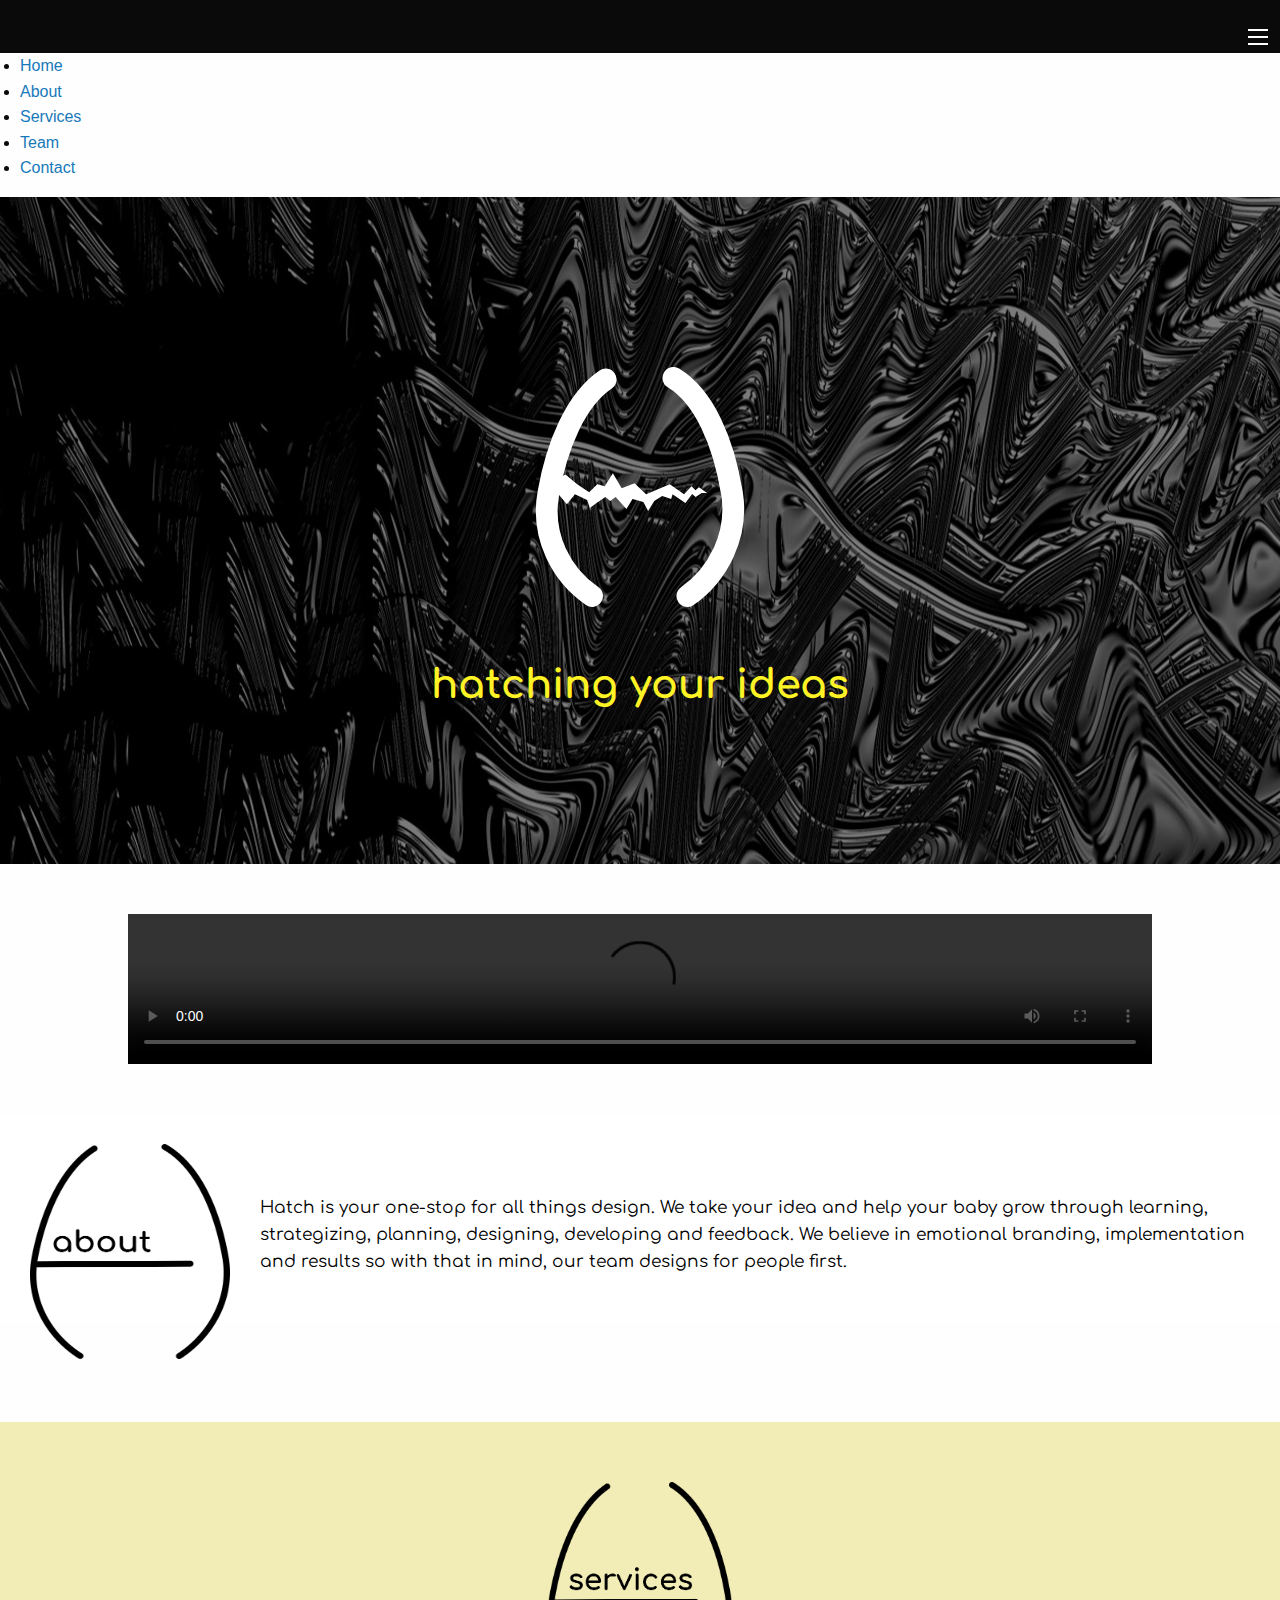
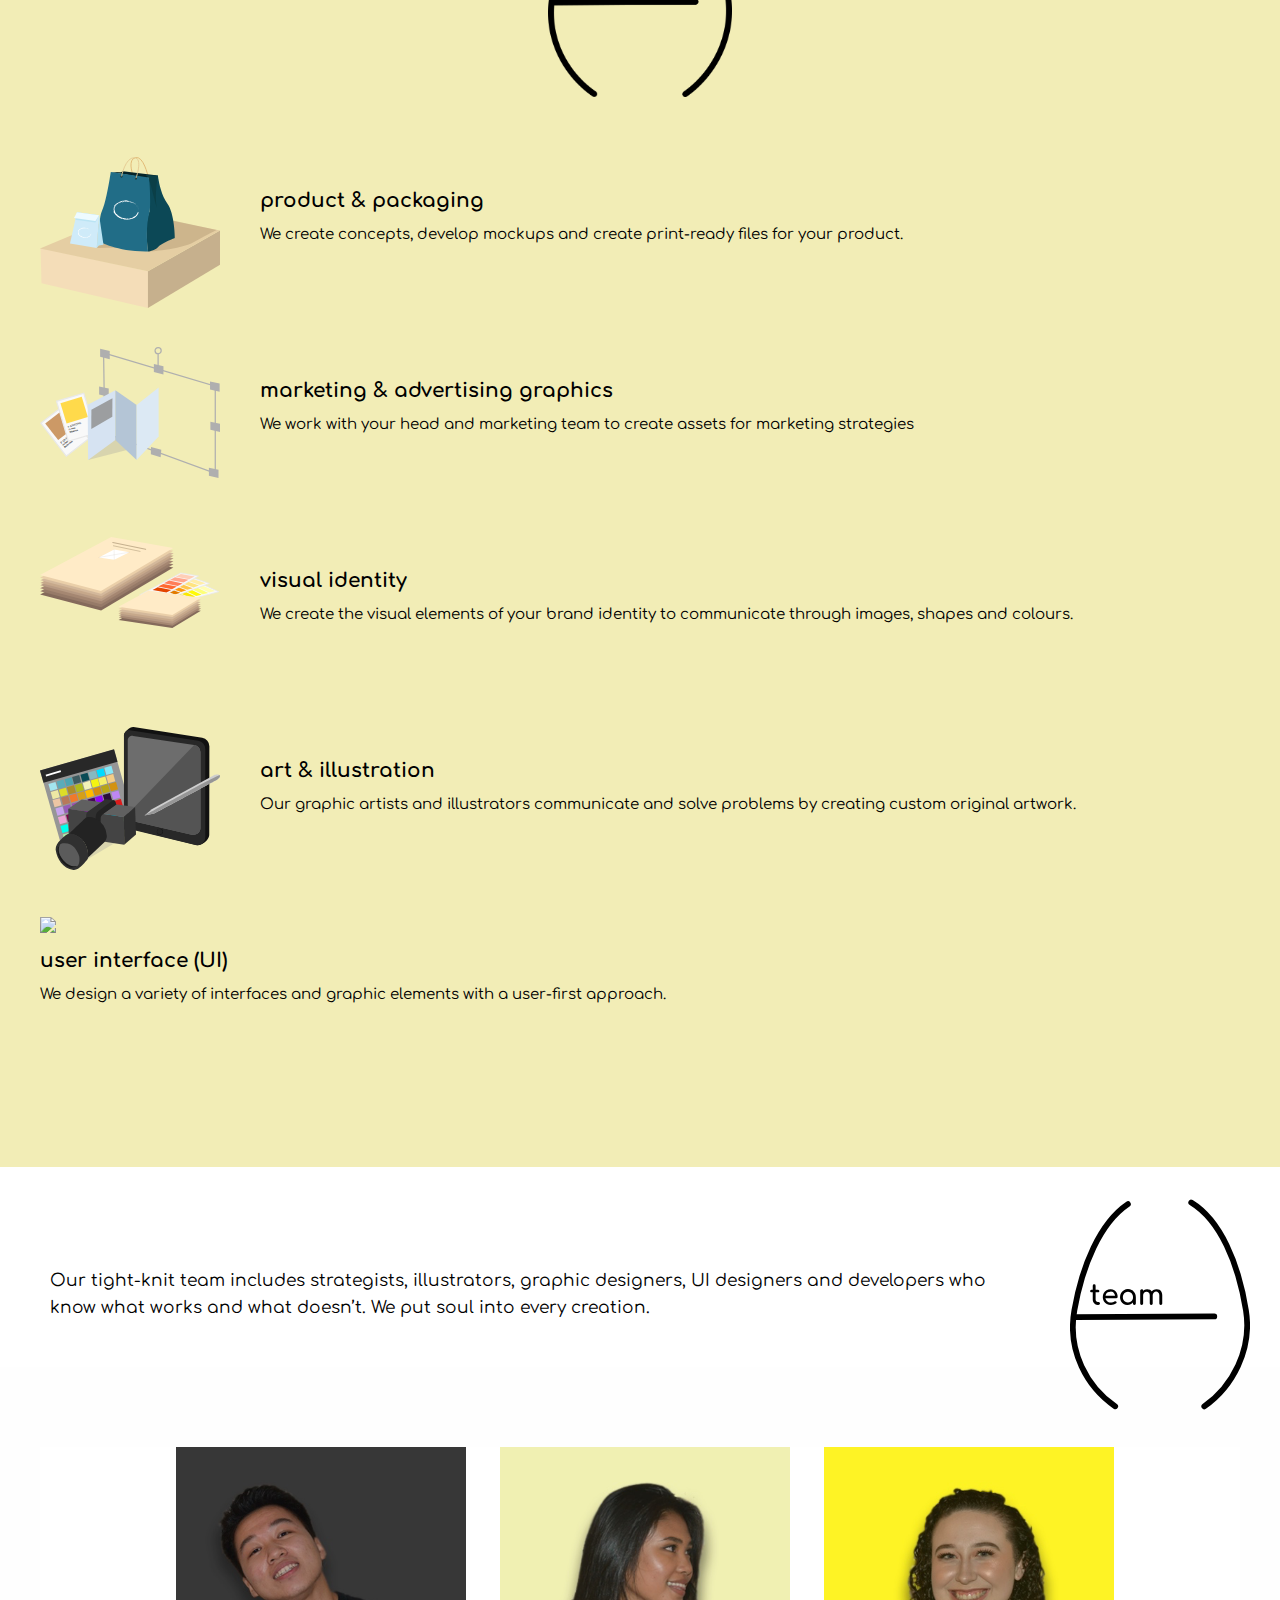
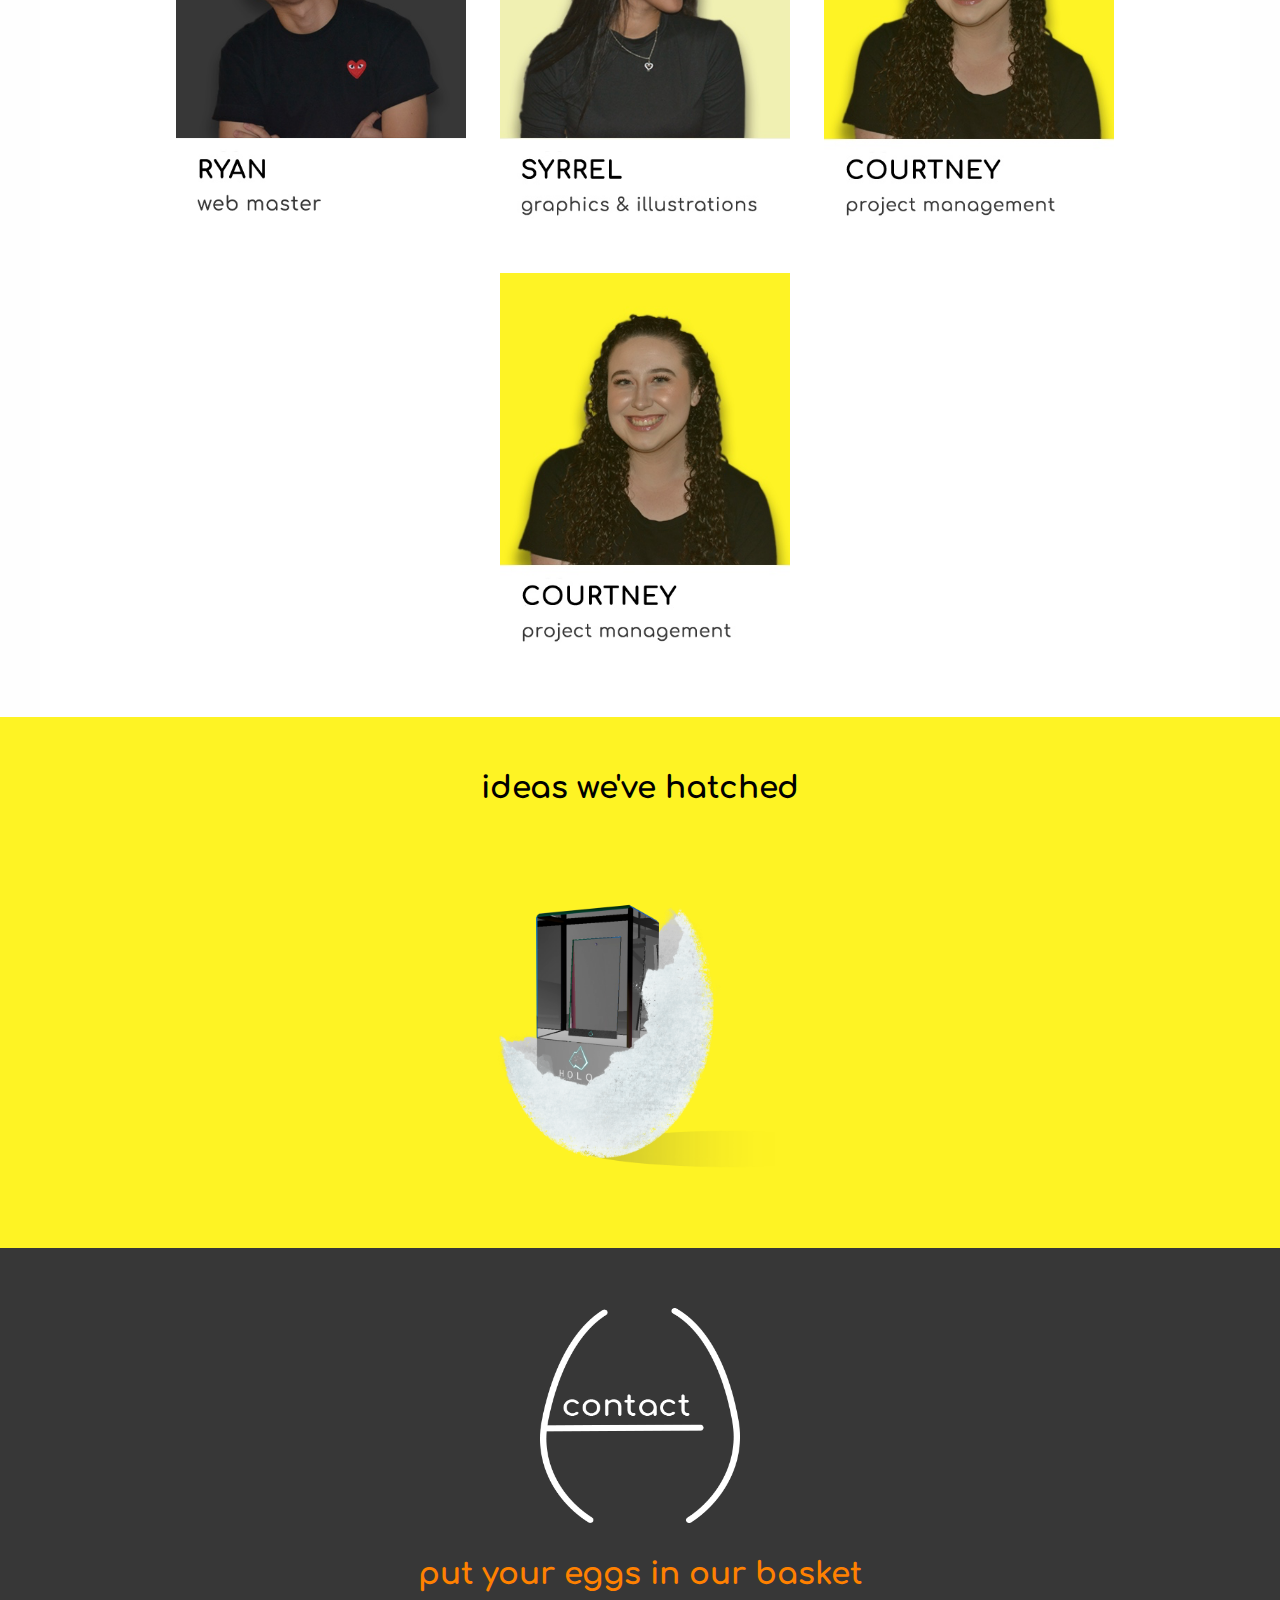
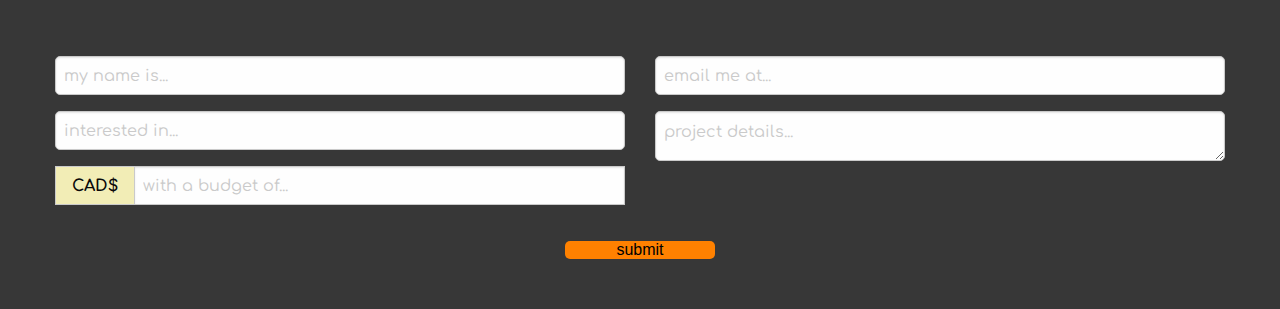
==== commit 1b11bbc6: "mobile, tablet + up done" ====
--- a/index.html
+++ b/index.html
@@ -1,165 +1,249 @@
 <!doctype html>
 <html class="no-js" lang="en" dir="ltr">
+
   <head>
     <meta charset="utf-8">
     <meta http-equiv="x-ua-compatible" content="ie=edge">
     <meta name="viewport" content="width=device-width, initial-scale=1.0">
-    <title>Hatch</title>
+    <title>Hatch Creative</title>
     <link rel="stylesheet" href="css/foundation.css">
     <link rel="stylesheet" href="css/main.css">
     <link href="https://fonts.googleapis.com/css?family=Comfortaa&display=swap" rel="stylesheet">
   </head>
+
   <body>
-
-    <header>
-    <div class="row">
-        <h1 class="hide">Home</h1>
-        <div class="headerBar">
-          <nav class="small-12">
+    <h1 class="hide">Hatch</h1>
+      <header id="mainHeader" class="row">
+          <nav class="small-12 large-8 large-push-4 columns">
             <h2 class="hide">Main Navigation</h2>
-            <!--Logo-->
-              
+            <div class="title-bar" data-responsive-toggle="main-menu" data-hide-for="large">
+            <div class="title-bar-right">
+              <button class="menu-icon" type="button" data-toggle="main-menu"></button>
+            </div>
+            </div>
+    
+            <div id="main-menu">
+              <ul id="mainNav">
+                <li><a href="#">Home</a></li>
+                <li><a href="#">About</a></li>
+                <li><a href="#">Services</a></li>
+                <li><a href="#">Team</a></li>
+                <li><a href="#">Contact</a></li>
+              </ul>
           
-              <!--foundations code start-->
-              <div class="title-bar" data-responsive-toggle="main-menu" data-hide-for="none">
-                  
-                <div class="title-bar-right">
-                  <!-- <div class="small-2">
-                  <img src="img/hatchLogo.svg" alt="Logo" id="hatchLogo"> -->
-              
-                  <div class="small-6 small-centered medium-6 medium-centered large-3 large-centered columns">
-                      <img src="img/hatchLogo.svg" alt="Logo" id="hatchLogo">
-                <img src="img/text_logo2.svg" alt="Hatch Logo" id="mainLogo">
-               
-                  <button class="menu-icon" data="show-for-all" type="button" data-toggle="main-menu"></button>
-                </div>
-                <div class="title-bar-title"></div>
+            </div>
+          </nav>
+    
+    
+        </header>
+
+     <!--Splash Page-->   
+    <div class="row" id="splashPage">
+      <h2 class="hide">Splash Page</h2>
+      <div class="small-12 medium-12 large-12 columns">
+        <img src="img/whiteLogo.svg" id="logo">
+        <h2>hatching your ideas</h2>
+      </div>  
+    </div>
+
+     <!--About Vid Page--> 
+     <div class="row" id="aboutVid">
+        <div class="small-12 medium-12 large-12 columns">
+            <video  controls>
+          <source src="video/render.mp4" type="video/mp4">
+          </video>
+        </div>  
+     </div>
+
+      <!--About Info Page--> 
+      <div class="row" id="aboutInfo">
+        <div class="small-3 medium-4 large-4 columns" >
+            <img src="img/heading_about.png" alt="About" class="aboutHead">
+        </div>
+
+        <div class="small-9 medium-8 large-8 columns">
+          <p class="aboutText">Hatch is your one-stop for all things design. We take your idea and help your baby grow through learning, strategizing, planning, designing, developing and feedback. We believe in emotional branding, implementation and results so with that in mind, our team designs for people first. </p>
+        </div>
+      
+      </div>
+
+      <!--Service Page--> 
+      <div class="row" id="servPage">
+
+        <div class="small-12 medium-12 large-12 columns product">
+          <img src="img/heading_services.png" class="servHead">
+        </div>
+
+
+        <div class="small-12 medium-12 large-2 columns product">
+          <img src="img/icon_product.svg"  width="25%" class="icon">
+          <h3>product &amp; packaging</h3>
+          <p>We create concepts, develop mockups and create print-ready files for your product.</p>
+        </div>
+
+        <div class="small-9 medium-8 large-2 columns product">
+            <img src="img/icon_marketing.svg"  width="25%" class="icon">
+            <h3>marketing &amp; advertising graphics</h3>
+            <p>We work with your head and marketing team to create assets for marketing strategies</p>
+        </div>
+
+        <div class="small-9 medium-8 large-2 columns product">
+            <img src="img/icon_visual.svg"  width="25%" class="icon">
+            <h3>visual identity</h3>
+            <p>We create the visual elements of your brand identity to communicate through images, shapes and colours.</p>
+        </div>
+
+        <div class="small-9 medium-8 large-2 columns product">
+            <img src="img/icon_art.svg"  width="25%" class="icon">
+            <h3>art &amp; illustration</h3>
+            <p>Our graphic artists and illustrators communicate and solve problems by creating custom original artwork.</p>
+        </div>
+
+        <div class="small-9 medium-8 large-2 columns product">
+            <img src="img/icon_ui2.svg"  width="25%" class="icon">
+            <h3>user interface (UI)</h3>
+            <p>We design a variety of interfaces and graphic elements with a user-first approach.</p>
+        </div>
+      </div>
+
+      <!--Team Page--> 
+      <div class="row" id="teamInfo">
+          <div class="small-3 medium-4 large-4 columns">
+              <img src="img/teamHeading.svg" class="teamHead">
               </div>
-              </div>   
+        <div class="small-9 medium-8 large-8 columns" >
+          <p class="teamText">Our tight-knit team includes strategists, illustrators, graphic designers, UI designers and developers who know what works and what doesn’t. We put soul into every creation.</p>
+        </div>
+      </div>
+
+
+        <div class="row" id="teamDesc">
+        <div class="small-12 medium-12 large-12 columns">
+            <img src="img/team_ryan_complete.png" alt="Ryan // Web Master" class="teamImg">
+            <img src="img/team_syrrel_complete.png" alt="Syrrel // Graphics & Illustrations" class="teamImg">
+            <img src="img/team_courtney_complete.png" alt="Courtney // Project Management" class="teamImg">
+            <img src="img/team_courtney_complete.png" alt="Alissar // Product & Branding" class="teamImg">
+        </div>
+      </div>
+
+
+      <!--Portfolio Page--> 
+      <div class="row" id="folioPage">
+        <div class="small-12 medium-12 large-12 columns">
+            <!-- <div class="w3-content w3-display-container">
+
+                <div class="w3-display-container mySlides">
+                  <img src="img/portfolio_featured.png" style="width:100%">
+                  <div class="w3-display-middle w3-large w3-container w3-padding-16 w3-black">
+                    French Alps
+                  </div>
+                </div>
+                
+                <div class="w3-display-container mySlides">
+                  <img src="img/portfolio_apollo.png" style="width:100%">
+                  <div class="w3-display-middle w3-large w3-container w3-padding-16 w3-black">
+                    Northern Lights
+                  </div>
+                </div>
+                
+                <div class="w3-display-container mySlides">
+                  <img src="img/portfolio_rushpup.png" style="width:100%">
+                  <div class="w3-display-middle w3-large w3-container w3-padding-16 w3-black">
+                    Beautiful Mountains
+                  </div>
+                </div>
+                
+                <div class="w3-display-container mySlides">
+                  <img src="img/portfolio_vibe.png" style="width:100%">
+                  <div class="w3-display-middle w3-large w3-container w3-padding-16 w3-black">
+                    The Rain Forest
+                  </div>
+                </div>
+                
+                <div class="w3-display-container mySlides">
+                  <img src="img_mountains.jpg" style="width:100%">
+                  <div class="w3-display-middle w3-large w3-container w3-padding-16 w3-black">
+                    Mountains!
+                  </div>
+                </div>
+                
+                <button class="w3-button w3-display-left w3-black" onclick="plusDivs(-1)">&#10094;</button>
+                <button class="w3-button w3-display-right w3-black" onclick="plusDivs(1)">&#10095;</button>
+                
+                </div> -->
+                
+            <h3>ideas we've hatched</h3>
+            <img src="img/portfolio_featured.png" alt="Featured Project" id="folio1">
+            <!-- <img src="img/portfolio_apollo.png" alt="Featured Project" class="folioOther" class="data-hide-for small">
+            <img src="img/portfolio_rushpup.png" alt="Featured Project" class="folioOther" class="data-hide-for small">
+            <img src="img/portfolio_vibe.png" alt="Featured Project" class="folioOther" class="data-hide-for small"> -->
+        </div>
+      </div>
+
+      <!--Contact Page--> 
+      <div class="row" id="contactPage">
+          <div class="small-12 medium-12 large-12">
+            <img src="img/heading_contact.png" class="contactHead">
+            <h3>put your eggs in our basket</h3>
+          </div>
+
+          <form>
+              <div class="grid-container">
+                <div class="grid-x grid-padding-x">
+                  <div class="small-12 medium-6 large-6 cell">
+                    <label>
+                      <input type="text" placeholder="my name is..." class="radius">
+                    </label>
+                    <label>
+                        <input type="text" placeholder="interested in..." class="radius">
+                      </label>
+                      <div class="input-group">
+                          <span class="input-group-label">CAD$</span>
+                          <input class="input-group-field" type="number" placeholder="with a budget of...">
+                        </div>
+                  </div>
+
+
+                  <div class="small-12 medium-6 large-6 cell">
+                    <label>
+                      <input type="email" placeholder="email me at..." class="radius">
+                    </label>
+                    <label>
+                        <textarea placeholder="project details..." class="radius"></textarea>
+                      </label>
+                  </div>
+                 <div class="input-group-button">
+                      <input type="submit" class="button" value="submit">
+                </div>
               </div>
-  
-
-              <div id="main-menu"><!--Open Burger Menu-->
-                <ul id="menu">
-                  <li><a href="#">Home</a></li>
-                  <li><a href="#">About</a></li>
-                  <li><a href="#">Team</a></li>
-                  <li><a href="#">Portfolio</a></li>
-                  <li><a href="#">Contact</a></li>
-                </ul>
-              </div><!--Close Burger Menu-->
-            </nav>
-      </div>
-    </div>
-    </header>  
-
-<!-- home page section     -->
-      <div class="row" id="homebg">
-        <h2 class="hide">Splash Page</h2>
-        <img src="img/whiteLogo.svg" class="splashLogo" alt="Logo">
-        <h2>hatching your ideas</h2>
-      </div>
-
-
-<!--Video section-->
-
-<div class="row" id="about">
-  <h2 class="hide">About Section</h2>
-    <div id="videoPanel" class="small-12 columns">
-     <video id="brandVideo" width="80%" poster="img/vidPoster2.jpg"> 
-         <source src="video/render.mp4" type="video/mp4">
-         <source src="video/render.ogg" type="video/ogg">
-           <source src="video/render.webm" type="video/webm">
-          Your browser sucks!
-     </video>
-     </div>
-         
-          
-  <!--control-->
-  <div id="video_controls_bar">
-    <button id="playpausebtn" class="bttns">
-      <img src="img/Play.png" id="playBtn" onclick="(this,'myVideo')">
-    </button>
-    <input id="seekslider" type="range" min="0" max="100" value="0" step="1" class="bttns">
-    <span id="curtimetext" class="bttns">00:00</span> / <span id="durtimetext" class="bttns">00:00</span>
-    <button id="mutebtn" class="bttns">
-        <img src="img/Speaker.png" id="speaker" onclick="(this,'myVideo')">
-    </button>
-    <button id="fullscreenbtn" class="bttns">
-      <img src="img/Fullscreen.png" id="fullSreen">
-    </button>
-  </div>
-      <div class="small-10 large-6 large-centered columns" id="aboutInfo">
-          <img src="img/aboutHeading.svg">
-          <p>Hatch is your one-stop for all things design. We take your idea and help your baby grow through learning, strategizing, planning, designing, developing and feedback. We believe in emotional branding, implementation and results so with that in mind, our team designs for people first.</p> 
-</div>
-</div>
-<!--Video ends-->
-
-
-
-      <div class="row" id="services">
-          <h2 class="hide">Services Section</h2>
-          <img src="img/servHeading.svg">
-            <div class="servCont">
-              <img src="img/icon_product.svg" alt="Product Packaging Image">
-              <h5>product packaging</h5>
-              <p>We create concepts, develop mockups and create print-ready files for your product.</p>
-            </div>
-            <div class="servCont">
-              <img src="img/icon_marketing.svg" alt="Marketing and Advertising Image">
-              <h5>marketing and advertising graphics</h5>
-              <p>We work with your head and marketing team to create assets for marketing strategies.
-                (e.g. infographics, marketing templates, digital content)
-                </p>
-            </div>
-            <div class="servCont">
-              <img src="img/icon_visual.svg" alt="Visual Identity Image">
-              <h5>visual identity</h5>
-              <p>We create the visual elements of your brand identity to communicate through images, shapes and colour.
-                (e.g. logos, typography, brand guides)               
-              </p>
-            </div>
-            <div class="servCont">
-              <img src="img/icon_art.svg" alt="Art and Illustration Image">
-              <h5>art and illustration</h5>
-              <p>Our graphic artists and illustrators communicate and solve problems by creating custom original artwork.
-                (e.g. t-shirt design, motion graphics, stock images)                              
-              </p>
-            </div>
-            <div class="servCont">
-              <img src="img/icon_ui2.svg" alt="User Interface Image">
-              <h5>user interface (UI)</h5>
-              <p>We design a variety of interfaces and graphic elements with a user-first approach.
-                (e.g. web design, theme design, app design)                             
-              </p>
-            </div>
-      </div>
-
-      <div class="row" id="team">
-          <h2 class="hide">Team Section</h2>
-          <img src="img/teamHeading.svg">
-          <p>Our tight-knit team includes strategists, illustrators, graphic designers, UI designers and developers who know what works and what doesn’t. We put soul into every creation. Interested in working with us? Feel free to drop us a line.                             
-          </p>
-      </div>
-
-      <div class="row" id="portfolio">
-          <h2>ideas we've hatched</h2>
-      </div>
-
-      <div class="row" id="contact">
-          <img src="img/contHeading.svg">
-          <h2>put your eggs in our basket</h2>
-      </div>
-
-      <footer class="row">
-        
-
-      </footer>
-
+           </form>
+      </div>
+
+      <!-- <footer>
+        <div class="row" id="footer">
+          <div class="small "></div>
+
+
+                <img src="img/socialFB.png" alt="Facebook">
+                <img src="img/socialTwitter.png" alt="Twitter">
+                <img src="img/socialIG.png" alt="Instagram">
+            </div>
+                <p class="address">130 Dundas St,  London, ON N6A 1G2</p>
+                <p class="email"> hatchcreative@info.com</p>
+                <p class="number">(519) 000-0000</p>>
+            </div>
+              <p class="copyright"> © 2019 Hatch Creative. All Rights Reserved.</p>
+            </div>
+          </div>
+        </div>
+        </footer> -->
+
+    
+  </body>
+    <script src="js/main.js"></script>
+    <script src="https://maps.googleapis.com/maps/api/js?key=AIzaSyAdZsXY7UrvX2Q0OyWVhUGlRzNH2TQBpNs&callback=ourMap"
+  type="text/javascript"></script>
     <script src="js/vendor/jquery.js"></script>
     <script src="js/vendor/what-input.js"></script>
     <script src="js/vendor/foundation.js"></script>
-    <script src="js/app.js"></script>
-  </body>
-</html>
+</html>--- a/css/main.css
+++ b/css/main.css
@@ -7,294 +7,459 @@
     color: black;
 }
 
-
-header {
-    position: fixed;
-    width: 100%;
-    overflow: hidden;
-}
+/* HOME */
 
 .headerBar {
-    opacity: .8;
-    display: block;
-    position: relative;
-    padding: 0;
-}
-
-
-/* image logo */
-#hatchLogo {
-    display: block;
-    max-width: 4%;
-    text-align: left;
-    float: left;
-    margin-top: 3%;
-    margin-right: 35%;
-}
-
-/* text logo */
-#mainLogo {
-	display: block;
-    max-width: 20%;
-    text-align: center;
-    float: left;
-    margin-top: 3%;
+    background-color: none;
+}
+
+.headerLogo {
+    padding-top: 21px;
+    padding-left: 18px;
+}
+
+.menu-icon {
+    margin-top: 21px;
+    margin-left: 18px;
 }
 
 .main-menu {
     background-color: none !important; 
-    display: block;
-}
-
- .menu-icon {
-    margin-right: 0;
-    margin-bottom: 0;
-    padding-bottom: 0;
-    margin-top: 3%;
-}
-
-.title-bar .title-bar-right{
-    padding-top: 0;
-    padding-bottom: 0;
-    margin-top: 0;
-    top: 0;
-}
-/* main menu detail */
-
-#menu {
-    list-style-type: none;
-    text-align: center;
-    margin: 0;
-}
-
-#menu li a
-{
-	display: block;
-    padding: 5px 0 5px 0;
-    background-color: white;
-    font-family: "Comfortaa";
-    color: orange;       /* color of the text */
-}
-/* nav ends */
-
-
-
-#homebg {
-    background: url(../img/imgbg.jpg) no-repeat center;
+}
+
+/*  HOME - SPLASH SECTION */
+
+#splashPage {
+    background: url(../img/bckgrnd_img.png) no-repeat center;
     min-height: 667px;
     text-align: center;
-}
-
-.splashLogo {
-    width: 130px;
-    display: inline-block;
-    margin: auto;
-    padding-top: 77px;
-    padding-bottom: 35px;
-    align-content: center;
-}
-
-#homebg h2 {
+    height: 100%;
+}
+
+#splashPage h2 {
+    color: #fef324;
+    font-weight: bold;
+}
+
+#logo {
+    margin-bottom: 50px;
+}
+
+
+/*  ABOUT */
+
+/*  ABOUT - VIDEO */
+video {
+    width: 75%;
+    margin: 0 auto;
+    display: block;
+}
+
+/*  ABOUT - INFO */
+#aboutInfo {
+   background-color: white;
+}
+
+.aboutHead {
+    float: left;
+}
+
+
+/*  SERVICES */
+#servPage {
+   background-color: #f2edb6;
+}
+
+.servHead {
+    margin: 0 auto;
+    display: block;
+}
+
+/*  TEAM */
+#teamInfo {
+    background: white;
+}
+
+#teamDesc {
+    background: white;
+}
+
+.teamHead {
+    float: right;
+}
+
+/*  PORTFOLIO */
+#folioPage {
+    background: #fef324;
+}
+
+#folioPage h3 {
     text-align: center;
-    color: #fef324;
-    font-size: 22px;
-}
-
-/* video controls for mobile */
-.bttns {
-    max-width: 7%;
-    padding-top: 0;
-    cursor: pointer;
-}
-
-#seekslider {
-    margin-left: 3%;
-    margin-bottom: 10%;
-}
-
-#durtimetext {
-    margin-right: 5%;
-}
-
-span {
-    font-size: 8px;
-}
-
-/* video controls end */
-
-#aboutInfo {
-    margin-bottom: 5%;
-}
-
-#about {
-    min-height: 402px;
-    background-color: white;
+    font-weight: bold;
+}
+
+.mySlides {
+    display:none;
+}
+
+/*  CONTACT */
+#contactPage {
+    background-color: #373737;
+}
+
+.contactHead {
+    margin: 0 auto;
+    display: block;
+}
+
+#contactPage h3 {
+    color: #ff8100;
     text-align: center;
-    margin-left: 20px;
-    margin-right: 20px;
-}
-
-#about p {
-    text-align: left;
-    font-size: 10px;
-    padding-top: 20px;
-}
-
-#about img {
-    width: 84px;
-    margin: auto;
-    float: left;
-    margin-right: 20px;
-}
-
-#about video {
-    margin: auto;
-    padding: 50px 20px 0 20px;
-    align-items: center;
-}
-
-#services {
-    min-height: 649px;
-    background-color:#f1f0b3;
+    font-weight: bold;
+}
+
+/*  CONTACT - FORM */
+form {
+    padding: 20px;
+}
+
+label {
+    font-family: 'Comfortaa', cursive;
+}
+
+.input-group-label {
+    background-color: #f2edb6;
+    font-family: 'Comfortaa', cursive;
+    font-weight: bold;
+}
+
+.input-group-field {
+    font-family: 'Comfortaa', cursive;
+}
+
+.input-group-button {
+    margin: 0 auto;
+}
+
+.button {
+    background-color: #ff8100;
+    color: black;
+}
+
+
+/* FOOTER */
+footer {
+    background: black;
+    width: 100%;
+}
+
+
+
+/* mobile */
+@media screen and (max-width: 39.9375em) {
+    #logo {
+        width: 130px;
+        height: 140px;
+        margin-top: 200px;
+    }
+    #splashPage h2 {
+        font-size: 25px;
+    }
+    video {
+        margin-top: 50px;
+        margin-bottom: 50px;
+    }
+    .aboutHead {
+        width: 100px;
+        height: 115px;
+        margin-left: 20px;
+        margin-right: 30px;
+    }
+    .aboutText {
+        font-size: 9px;
+        margin-right: 20px;
+        padding-top: 10px;
+    }
+    #aboutInfo {
+        margin-bottom: 50px;
+    }
+
+    #servPage {
+        padding-top: 30px;
+        padding-left: 20px;
+        padding-right: 20px;
+        padding-bottom: 5px;
+    }
+    .servHead {
+        width: 100xpx;
+        height: 115px;
+        margin-bottom: 40px;
+    }
+    .icon {
+        width: 20%;
+        float: left;
+        margin-right: 20px;
+    }
+    #servPage h3 {
+        font-size: 12px;
+        font-weight: bold;
+    }
+    #servPage p {
+        font-size: 10px;
+        margin-bottom: 50px;
+    }
+
+    #teamInfo {
+        padding: 20px;
+        padding-top: 30px;
+        margin-bottom: 40px;
+    }
+
+    .teamHead {
+        width: 100px;
+        height: 115px;
+        margin-left: 25px;
+    }
+    .teamText {
+        font-size: 9px;
+        padding-top: 30px;
+    }
+
+    #teamDesc {
+        border-style: none;
+        margin-bottom: 20px;
+        text-align: center;
+    }
+
+    .teamImg {
+        width: 150px;
+        padding-bottom: 30px;
+        padding-right: 15px;
+    }
+
+    #folioPage {
+        height: 330px;
+        padding-top: 30px;
+    }
+
+    #folioPage h3 {
+        font-size: 20px;
+    }
+
+    #folio1 {
+        width: 200px;
+        margin: 0 auto;
+        display: block; 
+        padding-bottom: 100px;
+    }
+
+    #contactPage {
+        padding: 20px;
+        padding-top: 30px;
+    }
+    .contactHead {
+        width: 100px;
+        height: 115px;
+        margin-bottom: 25px;
+    }
+    #contactPage h3 {
+        color: #ff8100;
+        text-align: center;
+        margin-bottom: 40px;
+    }
+    .radius {
+        border-radius: 5px;
+    }
+    .input-group-button {
+        padding: 10px;
+        margin-top: 10px;
+        font-size: 15px;
+    }
+    .button {
+        border-radius: 5px;
+        margin: 0 auto;
+        font-size: 15px;
+        width: 150px;
+    }
+}
+
+/* tablet */
+@media screen and (min-width: 40em) {
+    #logo {
+        width: 230px;
+        height: 240px;
+        margin-top: 170px;
+    }
+    #splashPage h2 {
+        font-size: 40px;
+    }
+    video {
+        margin-top: 50px;
+        margin-bottom: 50px;
+        width: 80%;
+    }
+
+    .aboutHead {
+        width: 200px;
+        height: 215px;
+        margin-right: 30px;
+    }
+    .aboutText {
+        font-size: 15px;
+        padding-top: 50px;
+    }
+    #aboutInfo {
+        padding: 30px;
+        margin-bottom: 50px;
+    }
+
+    #servPage {
+        padding: 30px;
+    }
+    .servHead {
+        width: 200xpx;
+        height: 215px;
+        margin-bottom: 60px;
+        margin-top: 20px; 
+    }
+    .icon {
+        width: 20%;
+        float: left;
+        margin-right: 30px;
+    }
+    #servPage h3 {
+        font-size: 16px;
+        font-weight: bold;
+        padding-top: 10px;
+    }
+    #servPage p {
+        font-size: 13px;
+        margin-bottom: 70px;
+
+    }
+    
+    #teamInfo {
+        padding: 30px;
+        margin-bottom: 80px;
+    }
+
+    .teamHead {
+        width: 200px;
+        height: 215px;
+        margin-left: 15px;
+    }
+    .teamText {
+        font-size: 15px;
+        padding-top: 70px;
+    }
+
+    #teamDesc {
+        margin-left: 40px;
+        margin-right: 40px;
+        text-align: center;
+    }
+
+    .teamImg {
+        width: 150px;
+        padding-right: 10px;
+    }
+
+    #folioPage {
+        padding-top: 50px;
+    }
+    #folio1 {
+        width: 300px;
+        margin: 0 auto;
+        display: block; 
+    }
+
+    #contactPage {
+        padding: 20px;
+        padding-top: 30px;
+    }
+    .contactHead {
+        width: 200px;
+        height: 215px;
+        margin-bottom: 30px;
+        margin-top: 30px;
+    }
+    #contactPage h3 {
+        color: #ff8100;
+        text-align: center;
+        margin-bottom: 40px;
+    }
+    .radius {
+        border-radius: 5px;
+    }
+    .input-group-button {
+        padding: 10px;
+        margin-top: 10px;
+        font-size: 15px;
+    }
+    .button {
+        border-radius: 5px;
+        margin: 0 auto;
+        width: 150px;
+    }
+ }
+
+ @media screen and (min-width: 40em) {
+    #aboutInfo {
+        margin-bottom: 100px;
+    }
+
+    .aboutText {
+        font-size: 17px;
+    }
+
+    .icon {
+        width: 15%;
+        float: left;
+        margin-right: 40px;
+    }
+    #servPage {
+        padding: 40px;
+        padding-bottom: 60px;
+    }
+
+    #servPage h3 {
+        padding-top: 30px;
+        font-size: 20px;
+    }
+
+    #servPage p {
+        font-size: 15px;
+        margin-bottom: 70px;
+    }
+
+    .teamText {
+        font-size: 17px;
+        padding-left: 20px;
+    }
+
+    .teamHead {
+        padding-left: 20px;
+    }
+
+    #teamDesc {
+        height: 870px;
+    }
+}
+
+@media screen and (min-width: 50em) {
+    #servPage p {
+        font-size: 15px;
+        margin-bottom: 100px;
+    }
+    
+    #teamDesc {
     text-align: center;
-    padding-bottom: 36px; 
-}
-
-#services img {
-    width: 84px; 
-    margin-top: 24px;
-}
-
-.servCont {
-    display: inline-block;
-    text-align: center;
-}
-
-.servCont img {
-    width: 20%;
-    float: left;
-    padding-top: 10px;
-    margin-left: 20px;
-    margin-right: 20px;
-}
-
-.servCont p {
-    text-align: left;
-    font-size: 10px;
-    margin-right: 20px;
-    display: block;
-    overflow: hidden;
-}
-
-.servCont h5 {
-    text-align: left;
-    margin-top: 40px;
-    margin-bottom: 15px;
-    font-size: 12px;
-}
-
-
-#team {
-    min-height: 534px;
-    background-color: white;
-    margin: 20px;
-}
-
-#team img {
-    width: 84px;
-    margin: auto;
-    float: right;
-    padding-top: 20px;
-    margin-left: 10px;
-}
-
-#team p {
-    text-align: left;
-    font-size: 10px;
-    padding-top: 20px;
-}
-
-#portfolio {
-    min-height: 350px;
-    background-color: #fef324;
-}
-
-#portfolio h2 {
-    font-size: 16px;
-    text-align: center;
-}
-
-#contact {
-    min-height: 599px;
-    background: url(../img/imgbg.jpg) no-repeat;
-}
-
-#contact img {
-    width: 87px;
-}
-
-#contact h2 {
-    color: #ff8100;
-    font-size: 16px;
-    text-align: center;
-}
-
-
-footer {
-    max-height: 100px;
-    background-color: black;
-}
-
-
-
-
-
-
-
-@media screen and (min-width: 40em) { /*640px*/
-   /* video controls for tablet */
-    .bttns {
-        max-width: 7%;
-        padding-top: 0;
-    }
-    
-    #seekslider {
-        margin-left: 3%;
-        margin-right: 5%;
-    }
-    
-    #durtimetext {
-        margin-right: 20%;
-    }
-    
-    span {
-        font-size: 10px;
-    }
-
-}
-
-
-
-@media screen and (min-width: 64em) {  /* 1024px */
-    /* video controls for desktop */
-.bttns {
-    max-width: 7%;
-    padding-top: 0;
-}
-
-#seekslider {
-    margin-left: 3%;
-    margin-right: 5%;
-}
-
-#durtimetext {
-    margin-right: 35%;
-}
-
-span {
-    font-size: 16px;
-}
-
-
-
-}+    }
+
+    .teamImg {
+       text-align: center;
+        width: 300px;
+        margin-left: 20px;
+        padding-bottom: 40px;
+    }
+}
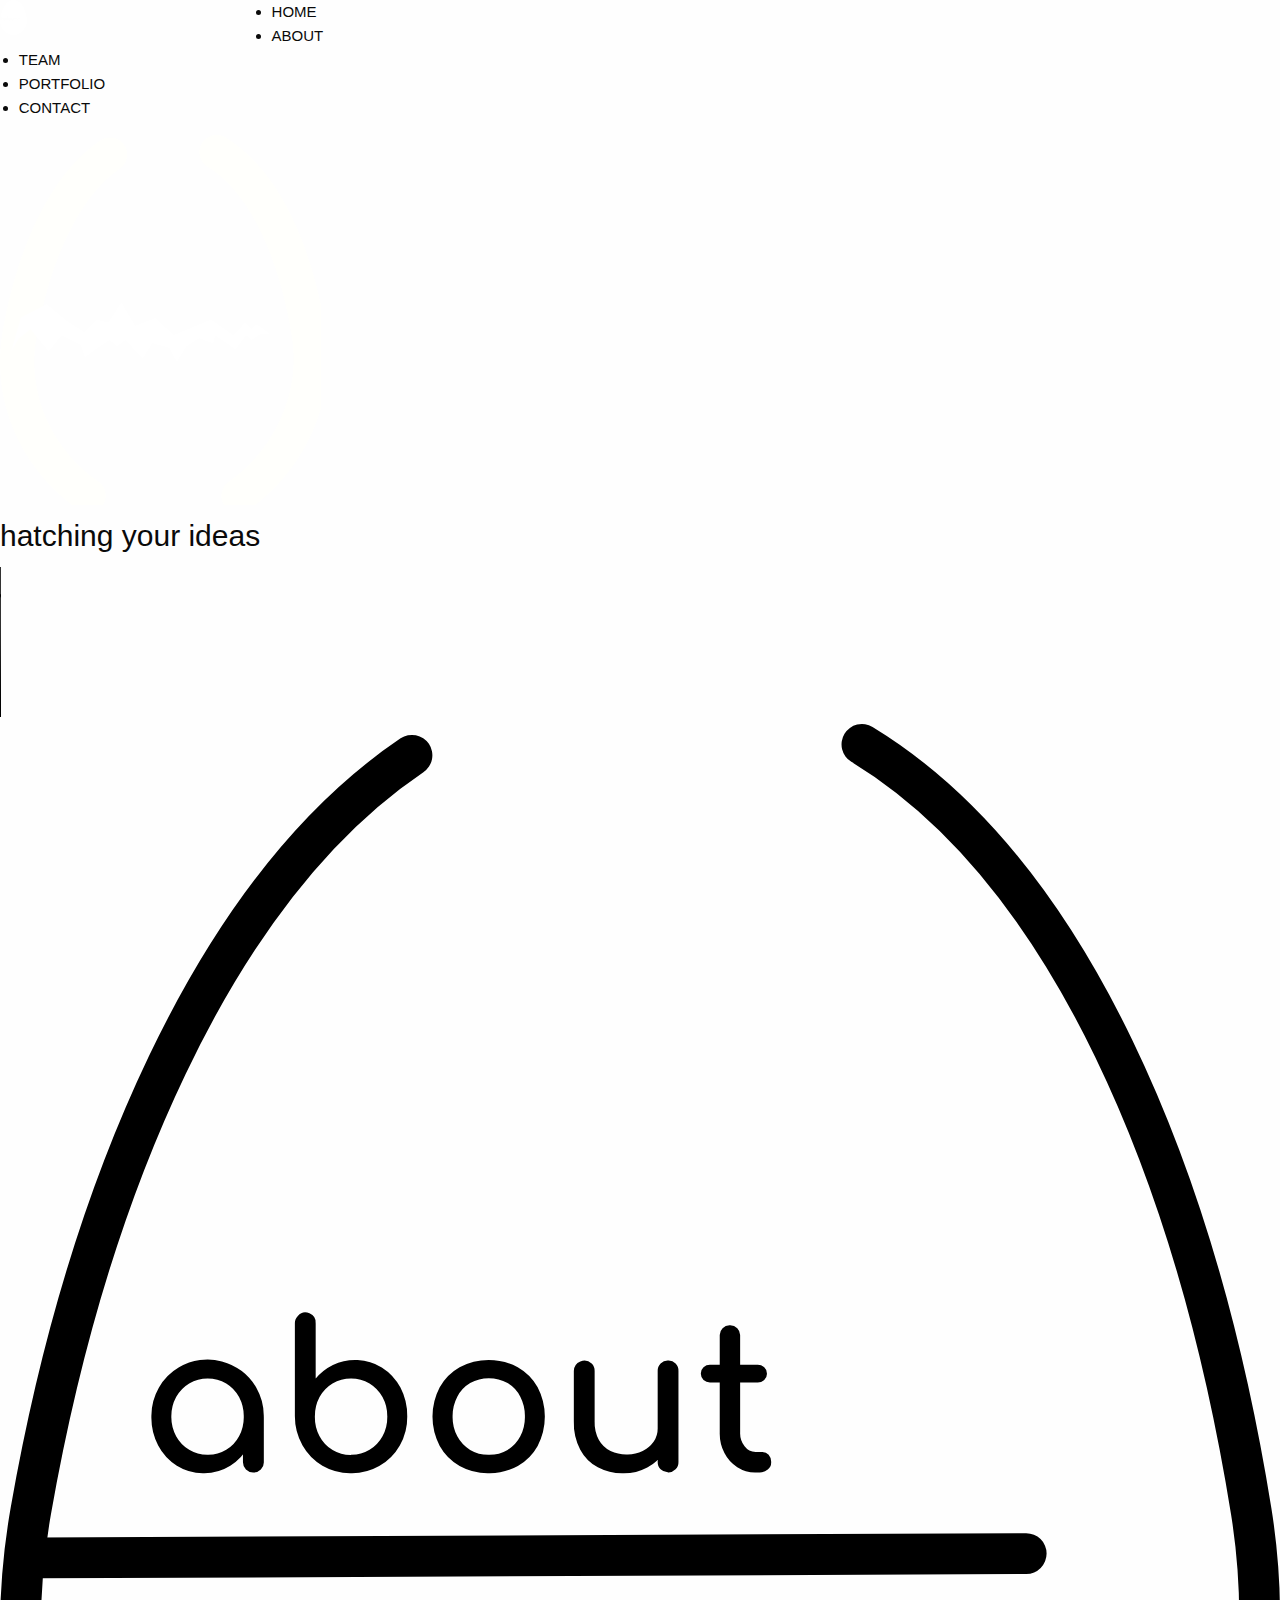
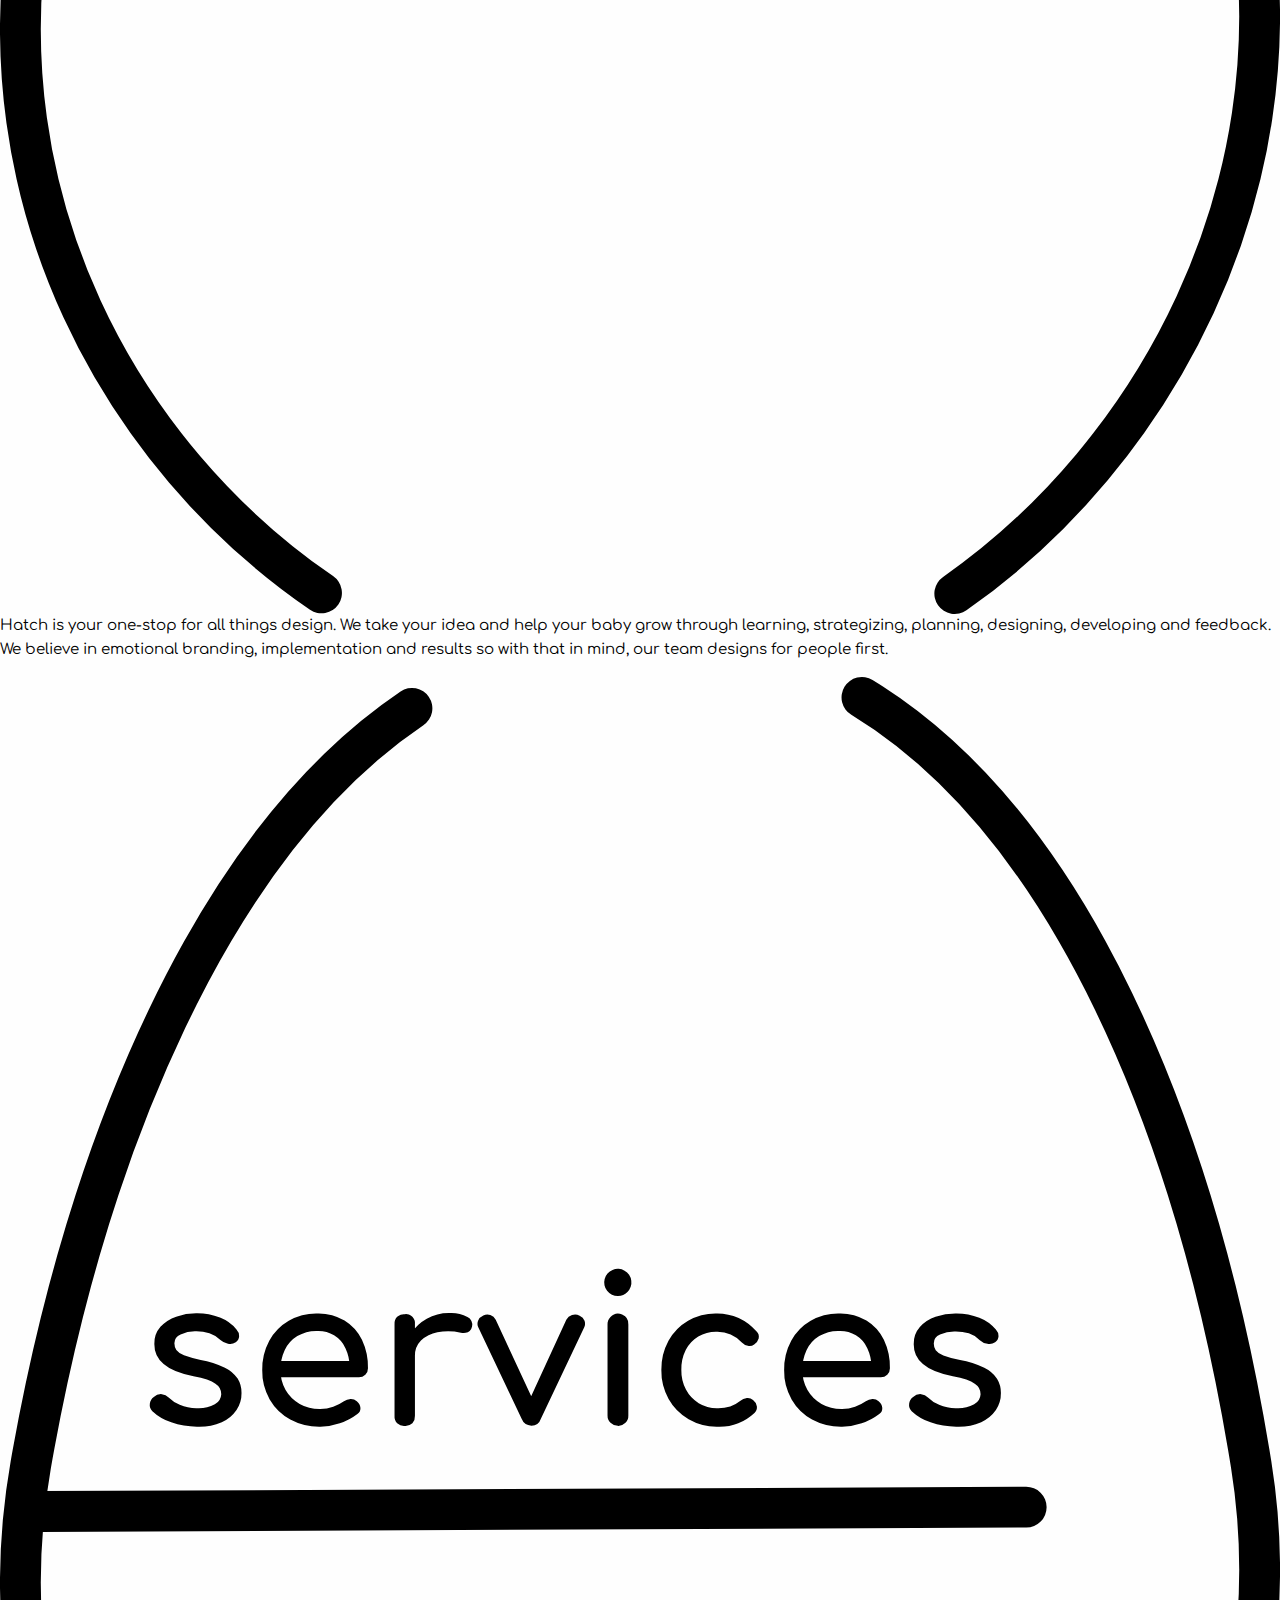
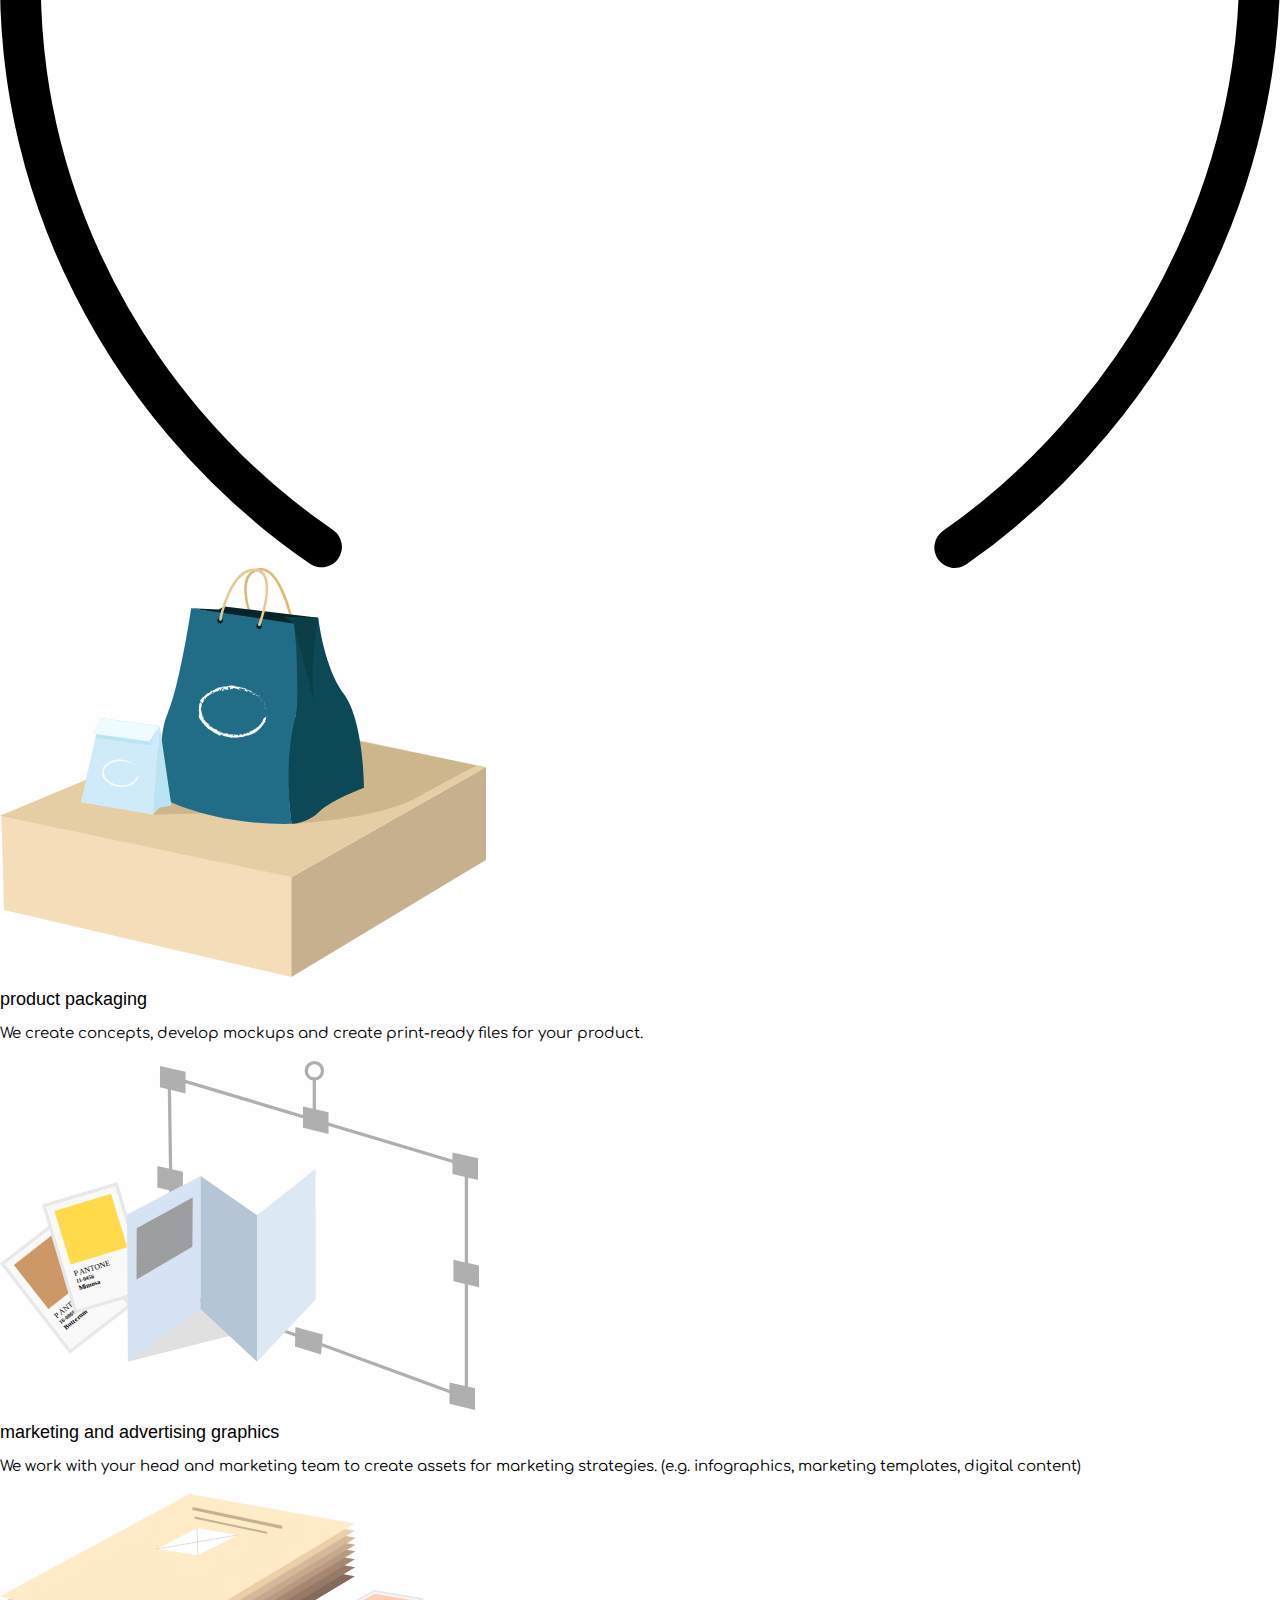
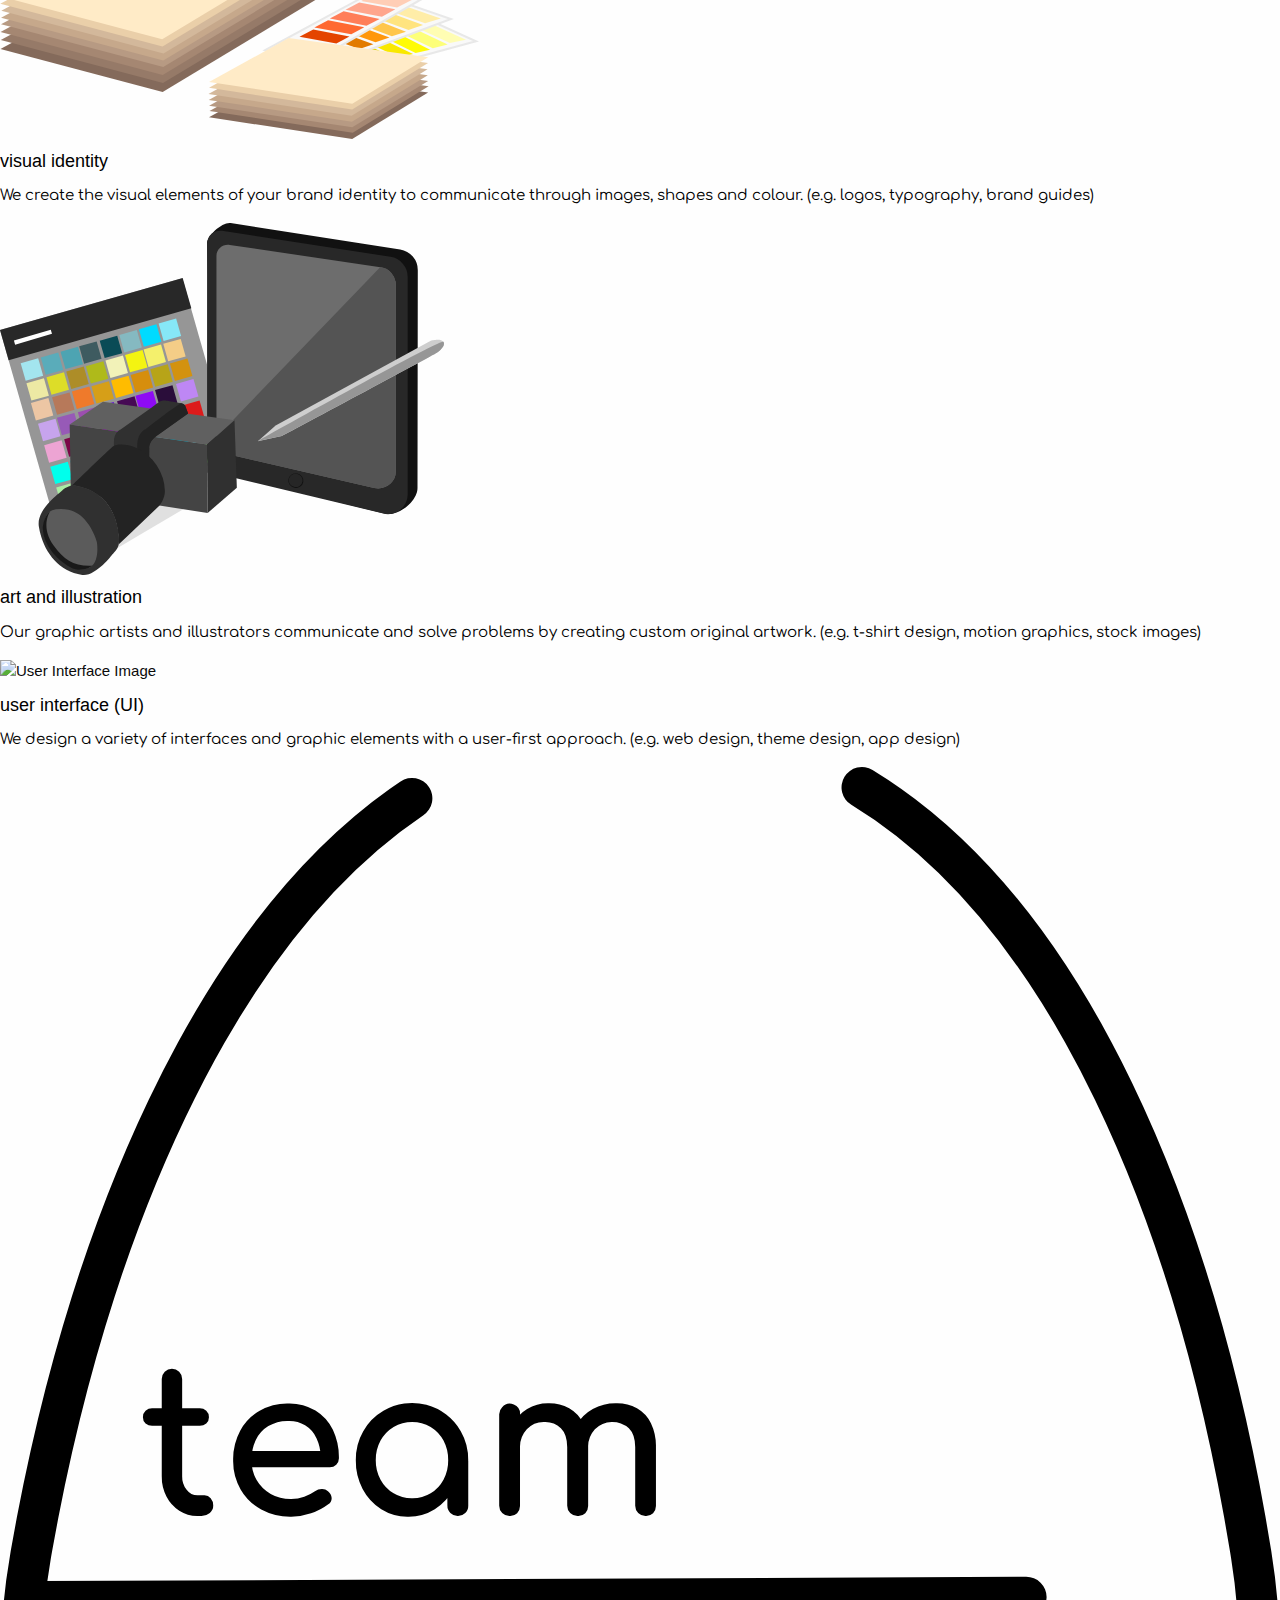
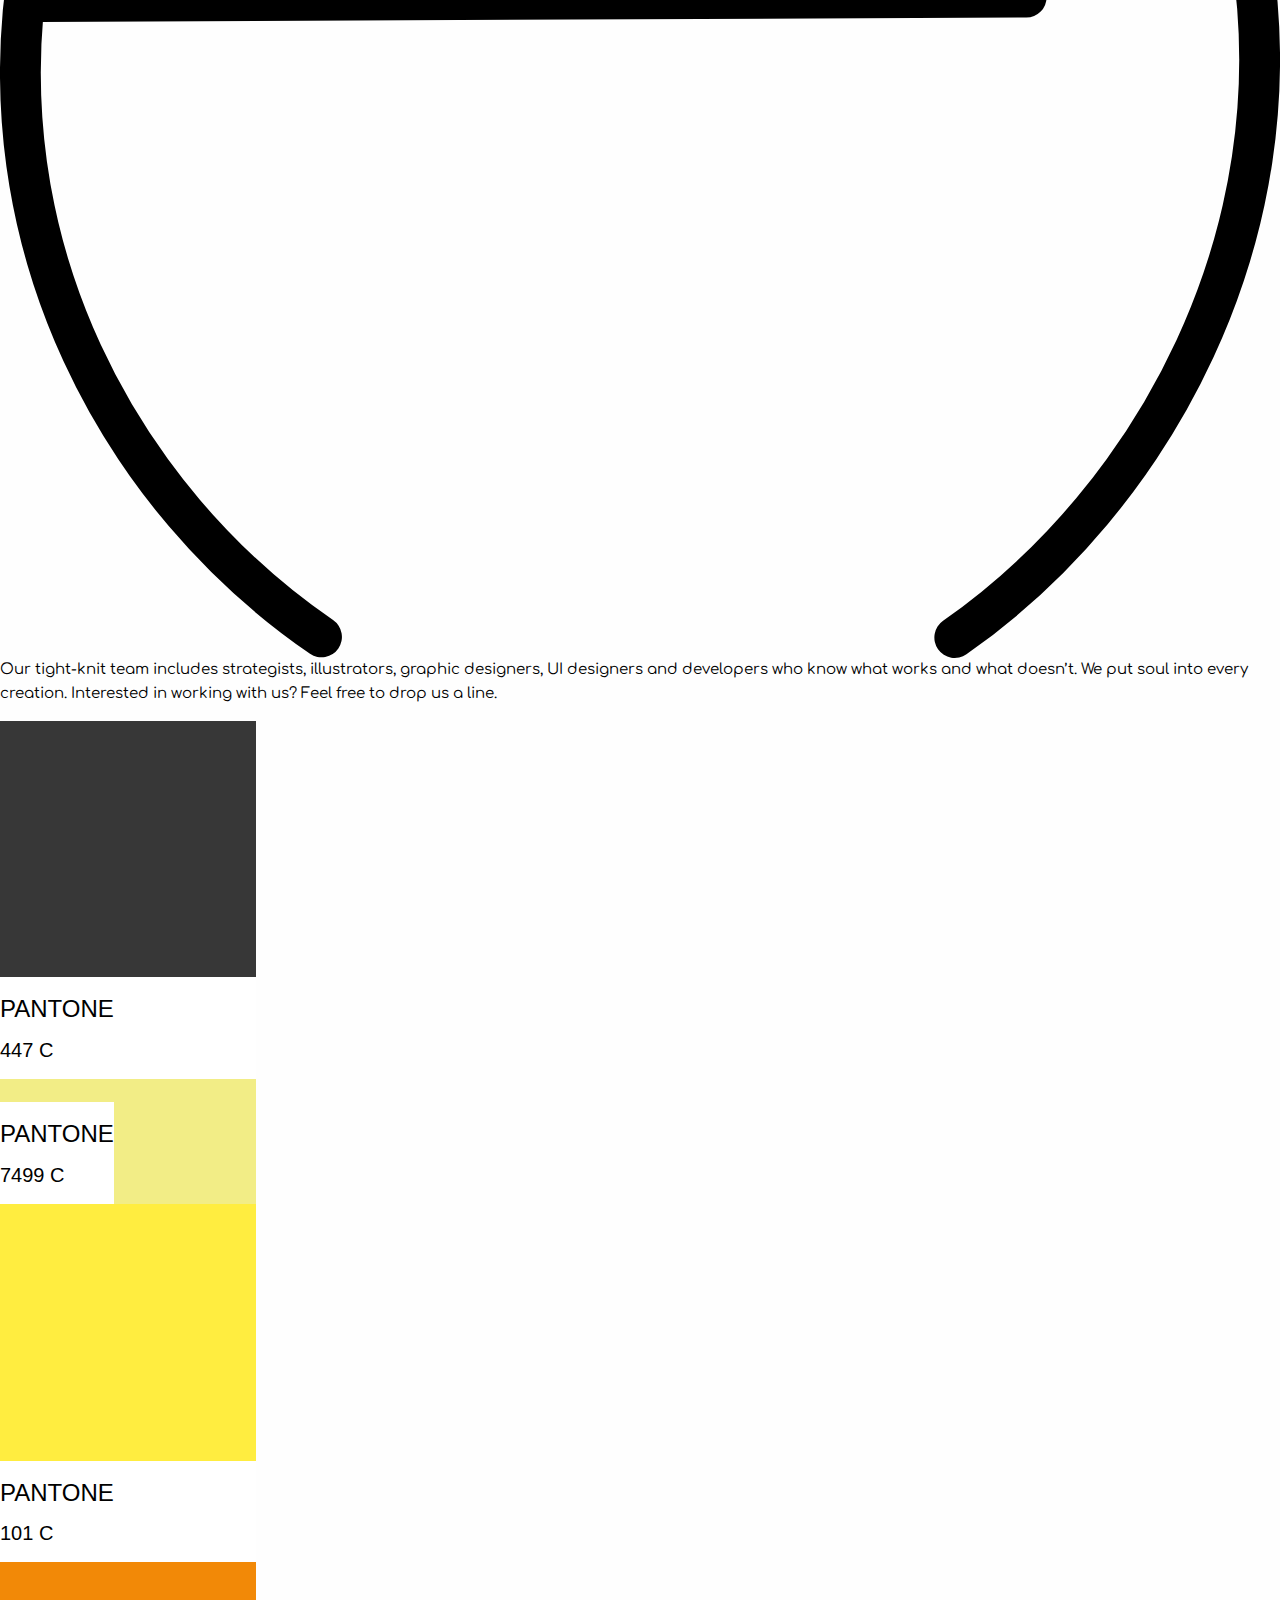
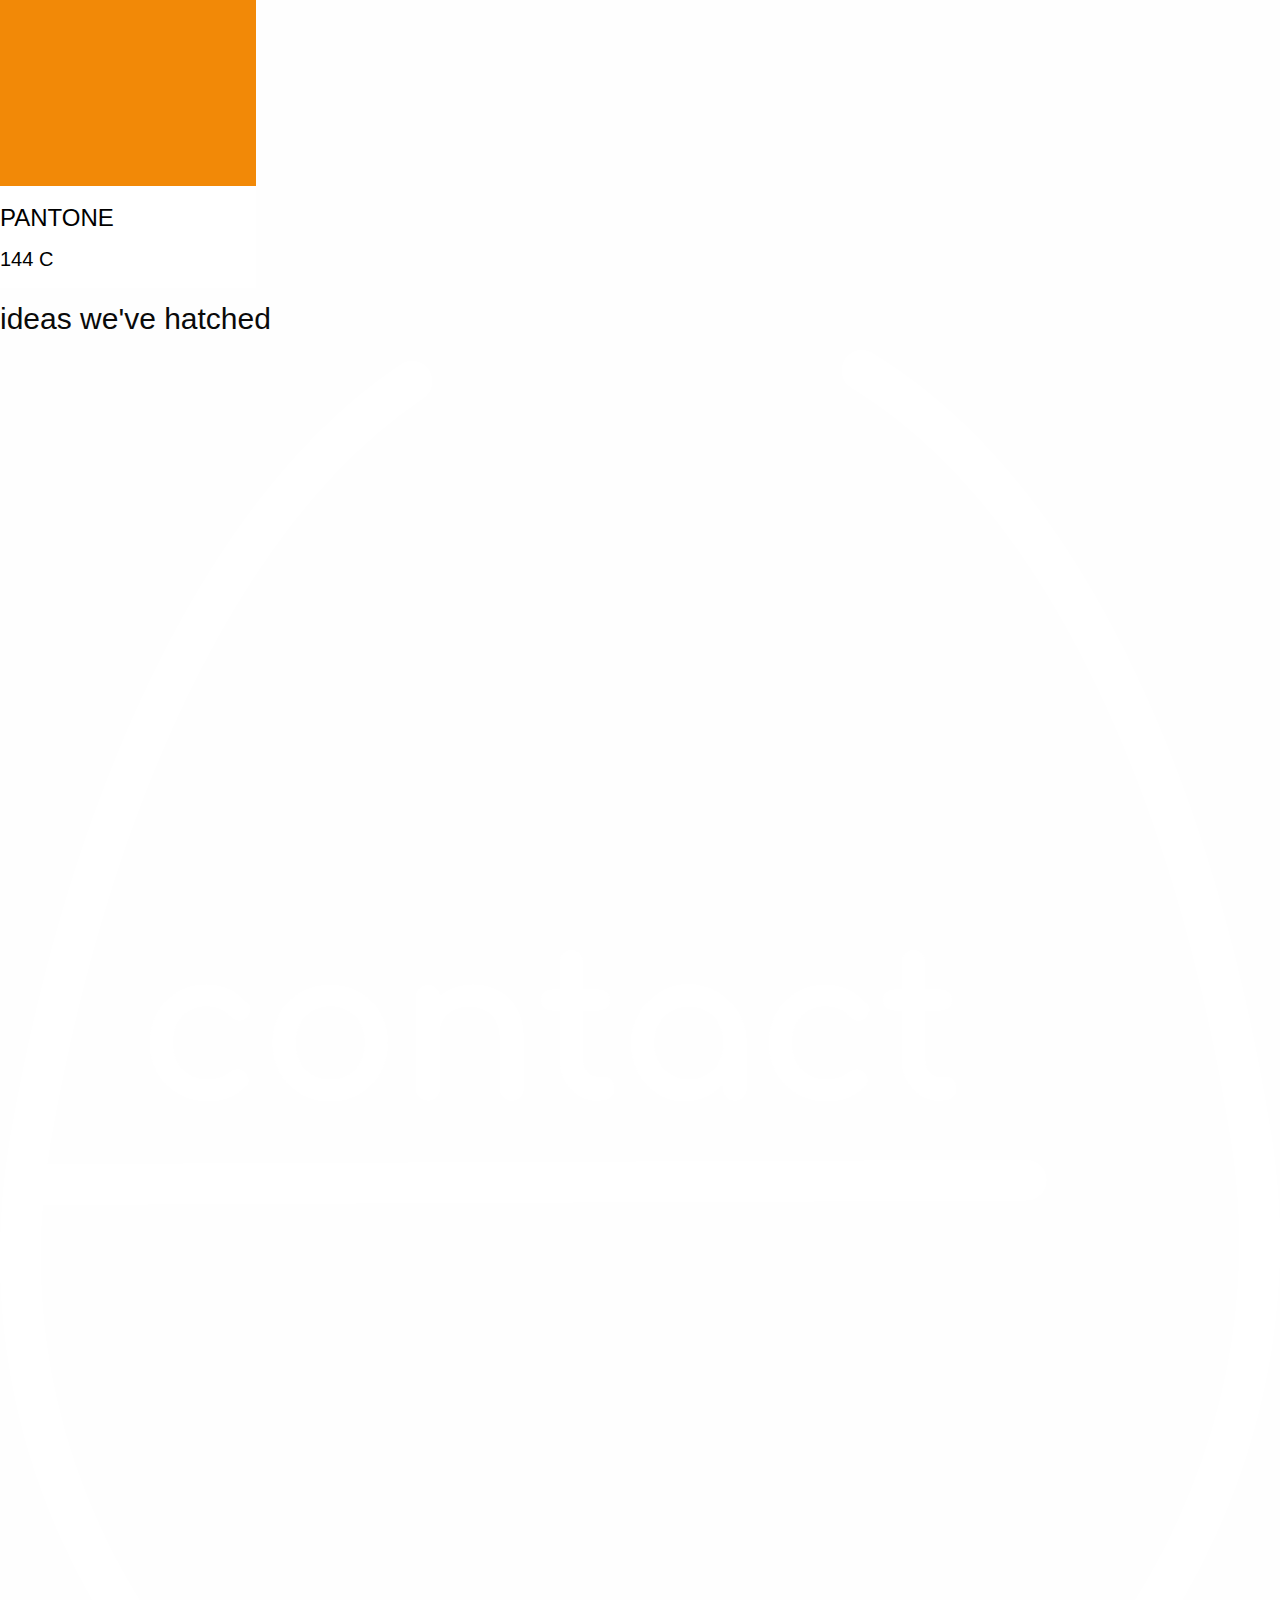
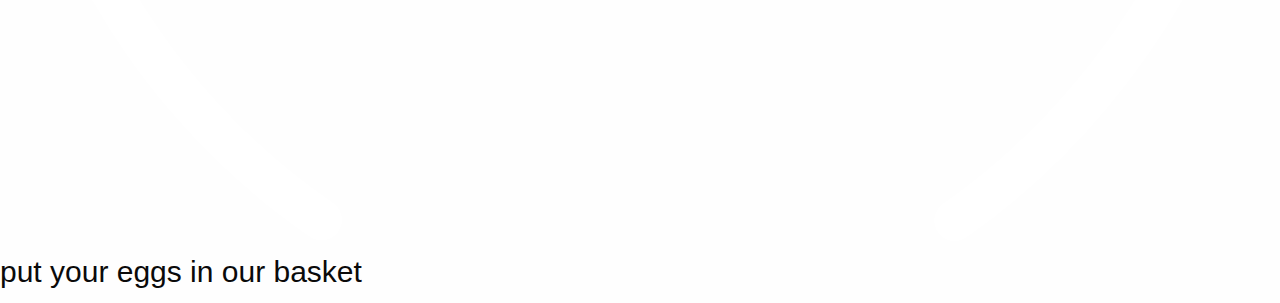
==== commit 210baabe: "added pantone drop" ====
--- a/index.html
+++ b/index.html
@@ -1,249 +1,219 @@
 <!doctype html>
 <html class="no-js" lang="en" dir="ltr">
-
   <head>
     <meta charset="utf-8">
     <meta http-equiv="x-ua-compatible" content="ie=edge">
     <meta name="viewport" content="width=device-width, initial-scale=1.0">
-    <title>Hatch Creative</title>
+    <title>Hatch</title>
     <link rel="stylesheet" href="css/foundation.css">
     <link rel="stylesheet" href="css/main.css">
     <link href="https://fonts.googleapis.com/css?family=Comfortaa&display=swap" rel="stylesheet">
+    <link rel="stylesheet" href="https://www.w3schools.com/w3css/4/w3.css">
   </head>
-
   <body>
-    <h1 class="hide">Hatch</h1>
-      <header id="mainHeader" class="row">
-          <nav class="small-12 large-8 large-push-4 columns">
+
+    <!-- START HOME-->
+    <div class="row">
+        <h1 class="hide">Home</h1>
+        <div class="headerBar">
+          <nav class="small-12">
             <h2 class="hide">Main Navigation</h2>
-            <div class="title-bar" data-responsive-toggle="main-menu" data-hide-for="large">
-            <div class="title-bar-right">
-              <button class="menu-icon" type="button" data-toggle="main-menu"></button>
-            </div>
-            </div>
-    
+            <!--Logo-->
+              <div class="float-left headerLogo">
+                  <img src="img/blockLogo.svg" width="10%" alt="Wollaston Logo" id="wollastonLogo">
+              </div>
+          
+              <!--foundations code start-->
+              <div class="title-bar" data-responsive-toggle="main-menu">
+                <div class="title-bar-right">
+                  <button class="menu-icon" type="button" data-toggle="main-menu"></button>
+                </div>
+                <div class="title-bar-title"></div>
+              </div>
+
+              <!-- NAV MENU -->
             <div id="main-menu">
-              <ul id="mainNav">
-                <li><a href="#">Home</a></li>
-                <li><a href="#">About</a></li>
-                <li><a href="#">Services</a></li>
-                <li><a href="#">Team</a></li>
-                <li><a href="#">Contact</a></li>
-              </ul>
+                <ul id="menu">
+                  <li><a href="#">HOME</a></li>
+                  <li><a href="#">ABOUT</a></li>
+                  <li><a href="#">TEAM</a></li>
+                  <li><a href="#">PORTFOLIO</a></li>
+                  <li><a href="#">CONTACT</a></li>
+                </ul>
+              </div>
+            </nav>
+            <!--CLOSE NAV MENU-->
+      </div>
+    </div>
+
+      <!-- SPLASH PAGE -->
+      <div class="row" id="homebg">
+        <div class="small-12 medium-12 large-12 columns">
+          <h2 class="hide">Splash Page</h2>
+          <img src="img/logo.png" class="splashLogo" alt="Logo">
+          <h2>hatching your ideas</h2>
+      </div>
+    </div>
+      <!-- END HOME-->
+
+
+      <!-- START ABOUT-->
+      <div class="row" id="about-video"> <!--video-->
+          <h2 class="hide">About</h2>
+
+          <div class="small-12 medium-12 large-12 columns">
+          <video autostart="false" width="340" controls>
+          <source src="video/render.mp4" type="video/mp4">
+        </video>
+      </div>
+      
+        <div class="row" id="about-info"> <!--info-->
+            <div class="small-9 small-offset-3 medium-8 medium-offset-4 large-8 large-offset-4 columns"></div>
+
+        <img src="img/aboutHeading.svg">
+        <p>Hatch is your one-stop for all things design. We take your idea and help your baby grow through learning, strategizing, planning, designing, developing and feedback. We believe in emotional branding, implementation and results so with that in mind, our team designs for people first.</p>
+      </div>
+       <!-- END ABOUT-->
+
+
+
+    <!-- START SERVICES-->
+      <div class="row" id="services">
+          <h2 class="hide">Services</h2>
           
-            </div>
-          </nav>
-    
-    
-        </header>
-
-     <!--Splash Page-->   
-    <div class="row" id="splashPage">
-      <h2 class="hide">Splash Page</h2>
-      <div class="small-12 medium-12 large-12 columns">
-        <img src="img/whiteLogo.svg" id="logo">
-        <h2>hatching your ideas</h2>
-      </div>  
-    </div>
-
-     <!--About Vid Page--> 
-     <div class="row" id="aboutVid">
-        <div class="small-12 medium-12 large-12 columns">
-            <video  controls>
-          <source src="video/render.mp4" type="video/mp4">
-          </video>
-        </div>  
-     </div>
-
-      <!--About Info Page--> 
-      <div class="row" id="aboutInfo">
-        <div class="small-3 medium-4 large-4 columns" >
-            <img src="img/heading_about.png" alt="About" class="aboutHead">
-        </div>
-
-        <div class="small-9 medium-8 large-8 columns">
-          <p class="aboutText">Hatch is your one-stop for all things design. We take your idea and help your baby grow through learning, strategizing, planning, designing, developing and feedback. We believe in emotional branding, implementation and results so with that in mind, our team designs for people first. </p>
-        </div>
-      
-      </div>
-
-      <!--Service Page--> 
-      <div class="row" id="servPage">
-
-        <div class="small-12 medium-12 large-12 columns product">
-          <img src="img/heading_services.png" class="servHead">
-        </div>
-
-
-        <div class="small-12 medium-12 large-2 columns product">
-          <img src="img/icon_product.svg"  width="25%" class="icon">
-          <h3>product &amp; packaging</h3>
-          <p>We create concepts, develop mockups and create print-ready files for your product.</p>
-        </div>
-
-        <div class="small-9 medium-8 large-2 columns product">
-            <img src="img/icon_marketing.svg"  width="25%" class="icon">
-            <h3>marketing &amp; advertising graphics</h3>
-            <p>We work with your head and marketing team to create assets for marketing strategies</p>
-        </div>
-
-        <div class="small-9 medium-8 large-2 columns product">
-            <img src="img/icon_visual.svg"  width="25%" class="icon">
-            <h3>visual identity</h3>
-            <p>We create the visual elements of your brand identity to communicate through images, shapes and colours.</p>
-        </div>
-
-        <div class="small-9 medium-8 large-2 columns product">
-            <img src="img/icon_art.svg"  width="25%" class="icon">
-            <h3>art &amp; illustration</h3>
-            <p>Our graphic artists and illustrators communicate and solve problems by creating custom original artwork.</p>
-        </div>
-
-        <div class="small-9 medium-8 large-2 columns product">
-            <img src="img/icon_ui2.svg"  width="25%" class="icon">
-            <h3>user interface (UI)</h3>
-            <p>We design a variety of interfaces and graphic elements with a user-first approach.</p>
-        </div>
-      </div>
-
-      <!--Team Page--> 
-      <div class="row" id="teamInfo">
-          <div class="small-3 medium-4 large-4 columns">
-              <img src="img/teamHeading.svg" class="teamHead">
-              </div>
-        <div class="small-9 medium-8 large-8 columns" >
-          <p class="teamText">Our tight-knit team includes strategists, illustrators, graphic designers, UI designers and developers who know what works and what doesn’t. We put soul into every creation.</p>
-        </div>
-      </div>
-
-
-        <div class="row" id="teamDesc">
-        <div class="small-12 medium-12 large-12 columns">
-            <img src="img/team_ryan_complete.png" alt="Ryan // Web Master" class="teamImg">
-            <img src="img/team_syrrel_complete.png" alt="Syrrel // Graphics & Illustrations" class="teamImg">
-            <img src="img/team_courtney_complete.png" alt="Courtney // Project Management" class="teamImg">
-            <img src="img/team_courtney_complete.png" alt="Alissar // Product & Branding" class="teamImg">
-        </div>
-      </div>
-
-
-      <!--Portfolio Page--> 
-      <div class="row" id="folioPage">
-        <div class="small-12 medium-12 large-12 columns">
-            <!-- <div class="w3-content w3-display-container">
-
-                <div class="w3-display-container mySlides">
-                  <img src="img/portfolio_featured.png" style="width:100%">
-                  <div class="w3-display-middle w3-large w3-container w3-padding-16 w3-black">
-                    French Alps
-                  </div>
-                </div>
-                
-                <div class="w3-display-container mySlides">
-                  <img src="img/portfolio_apollo.png" style="width:100%">
-                  <div class="w3-display-middle w3-large w3-container w3-padding-16 w3-black">
-                    Northern Lights
-                  </div>
-                </div>
-                
-                <div class="w3-display-container mySlides">
-                  <img src="img/portfolio_rushpup.png" style="width:100%">
-                  <div class="w3-display-middle w3-large w3-container w3-padding-16 w3-black">
-                    Beautiful Mountains
-                  </div>
-                </div>
-                
-                <div class="w3-display-container mySlides">
-                  <img src="img/portfolio_vibe.png" style="width:100%">
-                  <div class="w3-display-middle w3-large w3-container w3-padding-16 w3-black">
-                    The Rain Forest
-                  </div>
-                </div>
-                
-                <div class="w3-display-container mySlides">
-                  <img src="img_mountains.jpg" style="width:100%">
-                  <div class="w3-display-middle w3-large w3-container w3-padding-16 w3-black">
-                    Mountains!
-                  </div>
-                </div>
-                
-                <button class="w3-button w3-display-left w3-black" onclick="plusDivs(-1)">&#10094;</button>
-                <button class="w3-button w3-display-right w3-black" onclick="plusDivs(1)">&#10095;</button>
-                
-                </div> -->
-                
-            <h3>ideas we've hatched</h3>
-            <img src="img/portfolio_featured.png" alt="Featured Project" id="folio1">
-            <!-- <img src="img/portfolio_apollo.png" alt="Featured Project" class="folioOther" class="data-hide-for small">
-            <img src="img/portfolio_rushpup.png" alt="Featured Project" class="folioOther" class="data-hide-for small">
-            <img src="img/portfolio_vibe.png" alt="Featured Project" class="folioOther" class="data-hide-for small"> -->
-        </div>
-      </div>
-
-      <!--Contact Page--> 
-      <div class="row" id="contactPage">
-          <div class="small-12 medium-12 large-12">
-            <img src="img/heading_contact.png" class="contactHead">
-            <h3>put your eggs in our basket</h3>
-          </div>
-
-          <form>
-              <div class="grid-container">
-                <div class="grid-x grid-padding-x">
-                  <div class="small-12 medium-6 large-6 cell">
-                    <label>
-                      <input type="text" placeholder="my name is..." class="radius">
-                    </label>
-                    <label>
-                        <input type="text" placeholder="interested in..." class="radius">
-                      </label>
-                      <div class="input-group">
-                          <span class="input-group-label">CAD$</span>
-                          <input class="input-group-field" type="number" placeholder="with a budget of...">
-                        </div>
-                  </div>
-
-
-                  <div class="small-12 medium-6 large-6 cell">
-                    <label>
-                      <input type="email" placeholder="email me at..." class="radius">
-                    </label>
-                    <label>
-                        <textarea placeholder="project details..." class="radius"></textarea>
-                      </label>
-                  </div>
-                 <div class="input-group-button">
-                      <input type="submit" class="button" value="submit">
-                </div>
-              </div>
-           </form>
-      </div>
-
-      <!-- <footer>
-        <div class="row" id="footer">
-          <div class="small "></div>
-
-
-                <img src="img/socialFB.png" alt="Facebook">
-                <img src="img/socialTwitter.png" alt="Twitter">
-                <img src="img/socialIG.png" alt="Instagram">
-            </div>
-                <p class="address">130 Dundas St,  London, ON N6A 1G2</p>
-                <p class="email"> hatchcreative@info.com</p>
-                <p class="number">(519) 000-0000</p>>
-            </div>
-              <p class="copyright"> © 2019 Hatch Creative. All Rights Reserved.</p>
-            </div>
-          </div>
-        </div>
-        </footer> -->
-
-    
-  </body>
-    <script src="js/main.js"></script>
-    <script src="https://maps.googleapis.com/maps/api/js?key=AIzaSyAdZsXY7UrvX2Q0OyWVhUGlRzNH2TQBpNs&callback=ourMap"
-  type="text/javascript"></script>
+          <img src="img/servHeading.svg">
+            <div class="servCont">
+              <img src="img/icon_product.svg" alt="Product Packaging Image">
+              <h5>product packaging</h5>
+              <p>We create concepts, develop mockups and create print-ready files for your product.</p>
+            </div>
+            <div class="servCont">
+              <img src="img/icon_marketing.svg" alt="Marketing and Advertising Image">
+              <h5>marketing and advertising graphics</h5>
+              <p>We work with your head and marketing team to create assets for marketing strategies.
+                (e.g. infographics, marketing templates, digital content)
+                </p>
+            </div>
+            <div class="servCont">
+              <img src="img/icon_visual.svg" alt="Visual Identity Image">
+              <h5>visual identity</h5>
+              <p>We create the visual elements of your brand identity to communicate through images, shapes and colour.
+                (e.g. logos, typography, brand guides)               
+              </p>
+            </div>
+            <div class="servCont">
+              <img src="img/icon_art.svg" alt="Art and Illustration Image">
+              <h5>art and illustration</h5>
+              <p>Our graphic artists and illustrators communicate and solve problems by creating custom original artwork.
+                (e.g. t-shirt design, motion graphics, stock images)                              
+              </p>
+            </div>
+            <div class="servCont">
+              <img src="img/icon_ui2.svg" alt="User Interface Image">
+              <h5>user interface (UI)</h5>
+              <p>We design a variety of interfaces and graphic elements with a user-first approach.
+                (e.g. web design, theme design, app design)                             
+              </p>
+            </div>
+      </div>
+<!-- END SERVICES-->
+
+<!-- START TEAM-->
+      <div class="row" id="team">
+          <h2 class="hide">Team Section</h2>
+          <img src="img/teamHeading.svg">
+          <p>Our tight-knit team includes strategists, illustrators, graphic designers, UI designers and developers who know what works and what doesn’t. We put soul into every creation. Interested in working with us? Feel free to drop us a line.                             
+          </p>
+      </div>
+
+      <section class="clearfix" id="pantoneCards">
+      <div class="img_container" id="p2">
+        <h2 class="hide">Pantone 2</h2>
+        <div class="w3-dropdown-hover">
+          <img src="img/team_ryan.png" alt="Ryan">
+          <div class="pantoneBox">
+            <h3>PANTONE</h3>
+            <h4>447 C</h4>
+          </div>
+          <div class="w3-dropdown-content w3-bar-block">
+            <h3>Ryan - Web Master</h3>
+            <p>Ryan is a creative web developer at Hatch. With 3+ years of experience in designing and developing user interfaces, debugging, and testing. Ryan is a logical and dedicated developer who enjoys learning new languages, technologies, and frameworks. The satisfaction of solving problems is what drives him to be a better programmer. A designer background helps him to cooperate with the graphic and ui designers in order to make everything come true.
+              <br>WE LOVE Gordon Ramsay’s Kitchen Nightmares.
+            </p>
+          </div>
+        </div>
+      </div>
+
+      <div class="img_container" id="p4">
+        <h2 class="hide">Pantone 4</h2>
+        <div class="w3-dropdown-hover">
+          <img src="img/team_" alt="Alissar">
+          <div class="pantoneBox">
+            <h3>PANTONE</h3>
+            <h4>7499 C</h4>
+          </div>
+          <div class="w3-dropdown-content w3-bar-block">
+            <h3>Alissar</h3>
+            <p></p>
+          </div>
+        </div>
+      </div>
+
+      <div class="img_container" id="p1">
+        <h2 class="hide">Pantone 1</h2>
+        <div class="w3-dropdown-hover">
+          <img src="img/team_syrrel.png" alt="Syrrel">
+          <div class="pantoneBox">
+            <h3>PANTONE</h3>
+            <h4>101 C</h4>
+          </div>
+          <div class="w3-dropdown-content w3-bar-block">
+            <h3>Syrrel - Graphics & Illustration</h3>
+            <p>Syrrel Cabiling is a Graphic Designer and Illustrator at Hatch. She is devoted to making everything aesthetically pleasing and applies her design thinking and strategies to align your users and customers to your business. Along with her team, she’ll make sure that thoughtfulness, originality, and attention to detail are the basis of every aspect that she designs. 
+            <br>In her spare time, you can find her playing video games or binge-watching Gordon Ramsay’s Kitchen Nightmares and 90 Days Fiance.
+          </p>
+          </div>
+        </div>
+      </div>
+
+      <div class="img_container" id="p3">
+        <h2 class="hide">Pantone 3</h2>
+        <div class="w3-dropdown-hover">
+          <img src="img/team_courtney.png" alt="Courtney">
+          <div class="pantoneBox">
+            <h3>PANTONE</h3>
+            <h4>144 C</h4>
+          </div>
+          <div class="w3-dropdown-content w3-bar-block">
+            <h3>Courtney - Project Management</h3>
+            <p>Courtney is the project manager at Hatch. She is dedicated to making sure things are always running smoothly and according to schedule. With a background in graphic design and website development, she understands the industry and the best way to integrate new clients into it. When she’s not organizing projects, you can find her curating a new music playlist for the week; which usually features Kehlani.
+            </p>
+          </div>
+        </div>
+      </div>
+    </section>
+      <!-- END TEAM -->
+
+      <div class="row" id="portfolio">
+          <h2>ideas we've hatched</h2>
+      </div>
+
+      <div class="row" id="contact">
+          <img src="img/contHeading.svg">
+          <h2>put your eggs in our basket</h2>
+      </div>
+
+
+
+
+      <footer class="row">
+        
+
+      </footer>
+
     <script src="js/vendor/jquery.js"></script>
     <script src="js/vendor/what-input.js"></script>
     <script src="js/vendor/foundation.js"></script>
-</html>+    <script src="js/app.js"></script>
+  </body>
+</html>
--- a/css/main.css
+++ b/css/main.css
@@ -7,8 +7,7 @@
     color: black;
 }
 
-/* HOME */
-
+/*
 .headerBar {
     background-color: none;
 }
@@ -27,439 +26,230 @@
     background-color: none !important; 
 }
 
-/*  HOME - SPLASH SECTION */
-
-#splashPage {
+#homebg {
     background: url(../img/bckgrnd_img.png) no-repeat center;
     min-height: 667px;
-    text-align: center;
-    height: 100%;
-}
-
-#splashPage h2 {
+    max-height: 1080px;
+    display: flexbox;
+    text-align: center;
+}
+
+
+.splashLogo {
+    display: inline-block;
+    margin: auto;
+    padding-top: 77px;
+    padding-bottom: 35px;
+    align-content: center;
+}
+
+#homebg h2 {
+    text-align: center;
     color: #fef324;
-    font-weight: bold;
-}
-
-#logo {
-    margin-bottom: 50px;
-}
-
-
-/*  ABOUT */
-
-/*  ABOUT - VIDEO */
-video {
-    width: 75%;
-    margin: 0 auto;
+    font-size: 72px;
+}
+
+#about {
+    min-height: 402px;
+    background-color: white;
+    text-align: center;
+    margin-left: 20px;
+    margin-right: 20px;
+}
+
+#about p {
+    text-align: left;
+    font-size: 10px;
+    padding-top: 20px;
+}
+
+#about img {
+    width: 84px;
+    margin: auto;
+    float: left;
+    margin-right: 20px;
+    padding-top: 20px;
+}
+
+#about video {
+    margin: auto;
+    padding: 50px 20px 20px 20px;
+    align-items: center;
+}
+
+#services {
+    min-height: 649px;
+    background-color:#f1f0b3;
+    text-align: center;
+    padding-bottom: 36px; 
+}
+
+#services img {
+    width: 84px; 
+    margin-top: 24px;
+}
+
+.servCont {
+    display: inline-block;
+    text-align: center;
+}
+
+.servCont img {
+    width: 20%;
+    float: left;
+    padding-top: 10px;
+    margin-left: 20px;
+    margin-right: 20px;
+}
+
+.servCont p {
+    text-align: left;
+    font-size: 10px;
+    margin-right: 20px;
     display: block;
-}
-
-/*  ABOUT - INFO */
-#aboutInfo {
-   background-color: white;
-}
-
-.aboutHead {
+    overflow: hidden;
+}
+
+.servCont h5 {
+    text-align: left;
+    margin-top: 40px;
+    margin-bottom: 15px;
+    font-size: 12px;
+}
+
+
+#team {
+    min-height: 534px;
+    background-color: white;
+    margin: 20px;
+}
+
+#team img {
+    width: 84px;
+    margin: auto;
+    float: right;
+    padding-top: 20px;
+    margin-left: 10px;
+}
+
+#team p {
+    text-align: left;
+    font-size: 10px;
+    padding-top: 20px;
+}
+
+#portfolio {
+    min-height: 350px;
+    background-color: #fef324;
+}
+
+#portfolio h2 {
+    font-size: 16px;
+    text-align: center;
+}
+
+#contact {
+    min-height: 599px;
+    background: url(../img/imgbg.jpg) no-repeat;
+}
+
+#contact img {
+    width: 87px;
+}
+
+#contact h2 {
+    color: #ff8100;
+    font-size: 16px;
+    text-align: center;
+}
+
+
+footer {
+    max-height: 100px;
+    background-color: black;
+}
+
+/*   TEAM CSS  */
+
+#p1 {
+    background-color: #ffed40;
+    opacity: 1.0;
+  filter: alpha(opacity=50);
+  width:20%;
+}
+
+#p1 img {opacity: 0;
+    filter: alpha(opacity=50);
+}
+
+#p1 img:hover {
+    opacity: 1.0;
+    filter: alpha(opacity=100);
+}
+
+.pantoneBox {
+    background-color: white;
+    padding-top: 5px;
+    padding-bottom: 5px;
+}
+
+#p2 {
+    background-color: #373737;
+    opacity: 1.0;
+  filter: alpha(opacity=50);
+  width:20%;
+}
+
+#p2 img {
+    opacity: 0;
+    filter: alpha(opacity=50);
+}
+
+#p2 img:hover {
+    opacity: 1.0;
+    filter: alpha(opacity=100);
+}
+
+#p3 {
+    background-color: #F28907;
+    opacity: 1.0;
+  filter: alpha(opacity=50);
+  width:20%;
+}
+
+#p3 img {opacity: 0;
+    filter: alpha(opacity=50);
+}
+
+#p3 img:hover {
+    opacity: 1.0;
+    filter: alpha(opacity=100);
+}
+
+#p4 {
+    background-color: #F2ed86;
+    opacity: 1.0;
+  filter: alpha(opacity=50);
+  width:20%;
+}
+
+#p4 img {opacity: 0;
+    filter: alpha(opacity=50);
+}
+
+#p4 img:hover {
+    opacity: 1.0;
+    filter: alpha(opacity=100);
+}
+
+.img-container {
     float: left;
-}
-
-
-/*  SERVICES */
-#servPage {
-   background-color: #f2edb6;
-}
-
-.servHead {
-    margin: 0 auto;
-    display: block;
-}
-
-/*  TEAM */
-#teamInfo {
-    background: white;
-}
-
-#teamDesc {
-    background: white;
-}
-
-.teamHead {
-    float: right;
-}
-
-/*  PORTFOLIO */
-#folioPage {
-    background: #fef324;
-}
-
-#folioPage h3 {
-    text-align: center;
-    font-weight: bold;
-}
-
-.mySlides {
-    display:none;
-}
-
-/*  CONTACT */
-#contactPage {
-    background-color: #373737;
-}
-
-.contactHead {
-    margin: 0 auto;
-    display: block;
-}
-
-#contactPage h3 {
-    color: #ff8100;
-    text-align: center;
-    font-weight: bold;
-}
-
-/*  CONTACT - FORM */
-form {
-    padding: 20px;
-}
-
-label {
-    font-family: 'Comfortaa', cursive;
-}
-
-.input-group-label {
-    background-color: #f2edb6;
-    font-family: 'Comfortaa', cursive;
-    font-weight: bold;
-}
-
-.input-group-field {
-    font-family: 'Comfortaa', cursive;
-}
-
-.input-group-button {
-    margin: 0 auto;
-}
-
-.button {
-    background-color: #ff8100;
-    color: black;
-}
-
-
-/* FOOTER */
-footer {
-    background: black;
-    width: 100%;
-}
-
-
-
-/* mobile */
-@media screen and (max-width: 39.9375em) {
-    #logo {
-        width: 130px;
-        height: 140px;
-        margin-top: 200px;
-    }
-    #splashPage h2 {
-        font-size: 25px;
-    }
-    video {
-        margin-top: 50px;
-        margin-bottom: 50px;
-    }
-    .aboutHead {
-        width: 100px;
-        height: 115px;
-        margin-left: 20px;
-        margin-right: 30px;
-    }
-    .aboutText {
-        font-size: 9px;
-        margin-right: 20px;
-        padding-top: 10px;
-    }
-    #aboutInfo {
-        margin-bottom: 50px;
-    }
-
-    #servPage {
-        padding-top: 30px;
-        padding-left: 20px;
-        padding-right: 20px;
-        padding-bottom: 5px;
-    }
-    .servHead {
-        width: 100xpx;
-        height: 115px;
-        margin-bottom: 40px;
-    }
-    .icon {
-        width: 20%;
-        float: left;
-        margin-right: 20px;
-    }
-    #servPage h3 {
-        font-size: 12px;
-        font-weight: bold;
-    }
-    #servPage p {
-        font-size: 10px;
-        margin-bottom: 50px;
-    }
-
-    #teamInfo {
-        padding: 20px;
-        padding-top: 30px;
-        margin-bottom: 40px;
-    }
-
-    .teamHead {
-        width: 100px;
-        height: 115px;
-        margin-left: 25px;
-    }
-    .teamText {
-        font-size: 9px;
-        padding-top: 30px;
-    }
-
-    #teamDesc {
-        border-style: none;
-        margin-bottom: 20px;
-        text-align: center;
-    }
-
-    .teamImg {
-        width: 150px;
-        padding-bottom: 30px;
-        padding-right: 15px;
-    }
-
-    #folioPage {
-        height: 330px;
-        padding-top: 30px;
-    }
-
-    #folioPage h3 {
-        font-size: 20px;
-    }
-
-    #folio1 {
-        width: 200px;
-        margin: 0 auto;
-        display: block; 
-        padding-bottom: 100px;
-    }
-
-    #contactPage {
-        padding: 20px;
-        padding-top: 30px;
-    }
-    .contactHead {
-        width: 100px;
-        height: 115px;
-        margin-bottom: 25px;
-    }
-    #contactPage h3 {
-        color: #ff8100;
-        text-align: center;
-        margin-bottom: 40px;
-    }
-    .radius {
-        border-radius: 5px;
-    }
-    .input-group-button {
-        padding: 10px;
-        margin-top: 10px;
-        font-size: 15px;
-    }
-    .button {
-        border-radius: 5px;
-        margin: 0 auto;
-        font-size: 15px;
-        width: 150px;
-    }
-}
-
-/* tablet */
-@media screen and (min-width: 40em) {
-    #logo {
-        width: 230px;
-        height: 240px;
-        margin-top: 170px;
-    }
-    #splashPage h2 {
-        font-size: 40px;
-    }
-    video {
-        margin-top: 50px;
-        margin-bottom: 50px;
-        width: 80%;
-    }
-
-    .aboutHead {
-        width: 200px;
-        height: 215px;
-        margin-right: 30px;
-    }
-    .aboutText {
-        font-size: 15px;
-        padding-top: 50px;
-    }
-    #aboutInfo {
-        padding: 30px;
-        margin-bottom: 50px;
-    }
-
-    #servPage {
-        padding: 30px;
-    }
-    .servHead {
-        width: 200xpx;
-        height: 215px;
-        margin-bottom: 60px;
-        margin-top: 20px; 
-    }
-    .icon {
-        width: 20%;
-        float: left;
-        margin-right: 30px;
-    }
-    #servPage h3 {
-        font-size: 16px;
-        font-weight: bold;
-        padding-top: 10px;
-    }
-    #servPage p {
-        font-size: 13px;
-        margin-bottom: 70px;
-
-    }
-    
-    #teamInfo {
-        padding: 30px;
-        margin-bottom: 80px;
-    }
-
-    .teamHead {
-        width: 200px;
-        height: 215px;
-        margin-left: 15px;
-    }
-    .teamText {
-        font-size: 15px;
-        padding-top: 70px;
-    }
-
-    #teamDesc {
-        margin-left: 40px;
-        margin-right: 40px;
-        text-align: center;
-    }
-
-    .teamImg {
-        width: 150px;
-        padding-right: 10px;
-    }
-
-    #folioPage {
-        padding-top: 50px;
-    }
-    #folio1 {
-        width: 300px;
-        margin: 0 auto;
-        display: block; 
-    }
-
-    #contactPage {
-        padding: 20px;
-        padding-top: 30px;
-    }
-    .contactHead {
-        width: 200px;
-        height: 215px;
-        margin-bottom: 30px;
-        margin-top: 30px;
-    }
-    #contactPage h3 {
-        color: #ff8100;
-        text-align: center;
-        margin-bottom: 40px;
-    }
-    .radius {
-        border-radius: 5px;
-    }
-    .input-group-button {
-        padding: 10px;
-        margin-top: 10px;
-        font-size: 15px;
-    }
-    .button {
-        border-radius: 5px;
-        margin: 0 auto;
-        width: 150px;
-    }
- }
-
- @media screen and (min-width: 40em) {
-    #aboutInfo {
-        margin-bottom: 100px;
-    }
-
-    .aboutText {
-        font-size: 17px;
-    }
-
-    .icon {
-        width: 15%;
-        float: left;
-        margin-right: 40px;
-    }
-    #servPage {
-        padding: 40px;
-        padding-bottom: 60px;
-    }
-
-    #servPage h3 {
-        padding-top: 30px;
-        font-size: 20px;
-    }
-
-    #servPage p {
-        font-size: 15px;
-        margin-bottom: 70px;
-    }
-
-    .teamText {
-        font-size: 17px;
-        padding-left: 20px;
-    }
-
-    .teamHead {
-        padding-left: 20px;
-    }
-
-    #teamDesc {
-        height: 870px;
-    }
-}
-
-@media screen and (min-width: 50em) {
-    #servPage p {
-        font-size: 15px;
-        margin-bottom: 100px;
-    }
-    
-    #teamDesc {
-    text-align: center;
-    }
-
-    .teamImg {
-       text-align: center;
-        width: 300px;
-        margin-left: 20px;
-        padding-bottom: 40px;
-    }
-}
+    width: 33.33%;
+    padding: 5px;
+  }
+  
+  .clearfix::after {
+    content: "";
+    clear: both;
+    display: table;
+  }
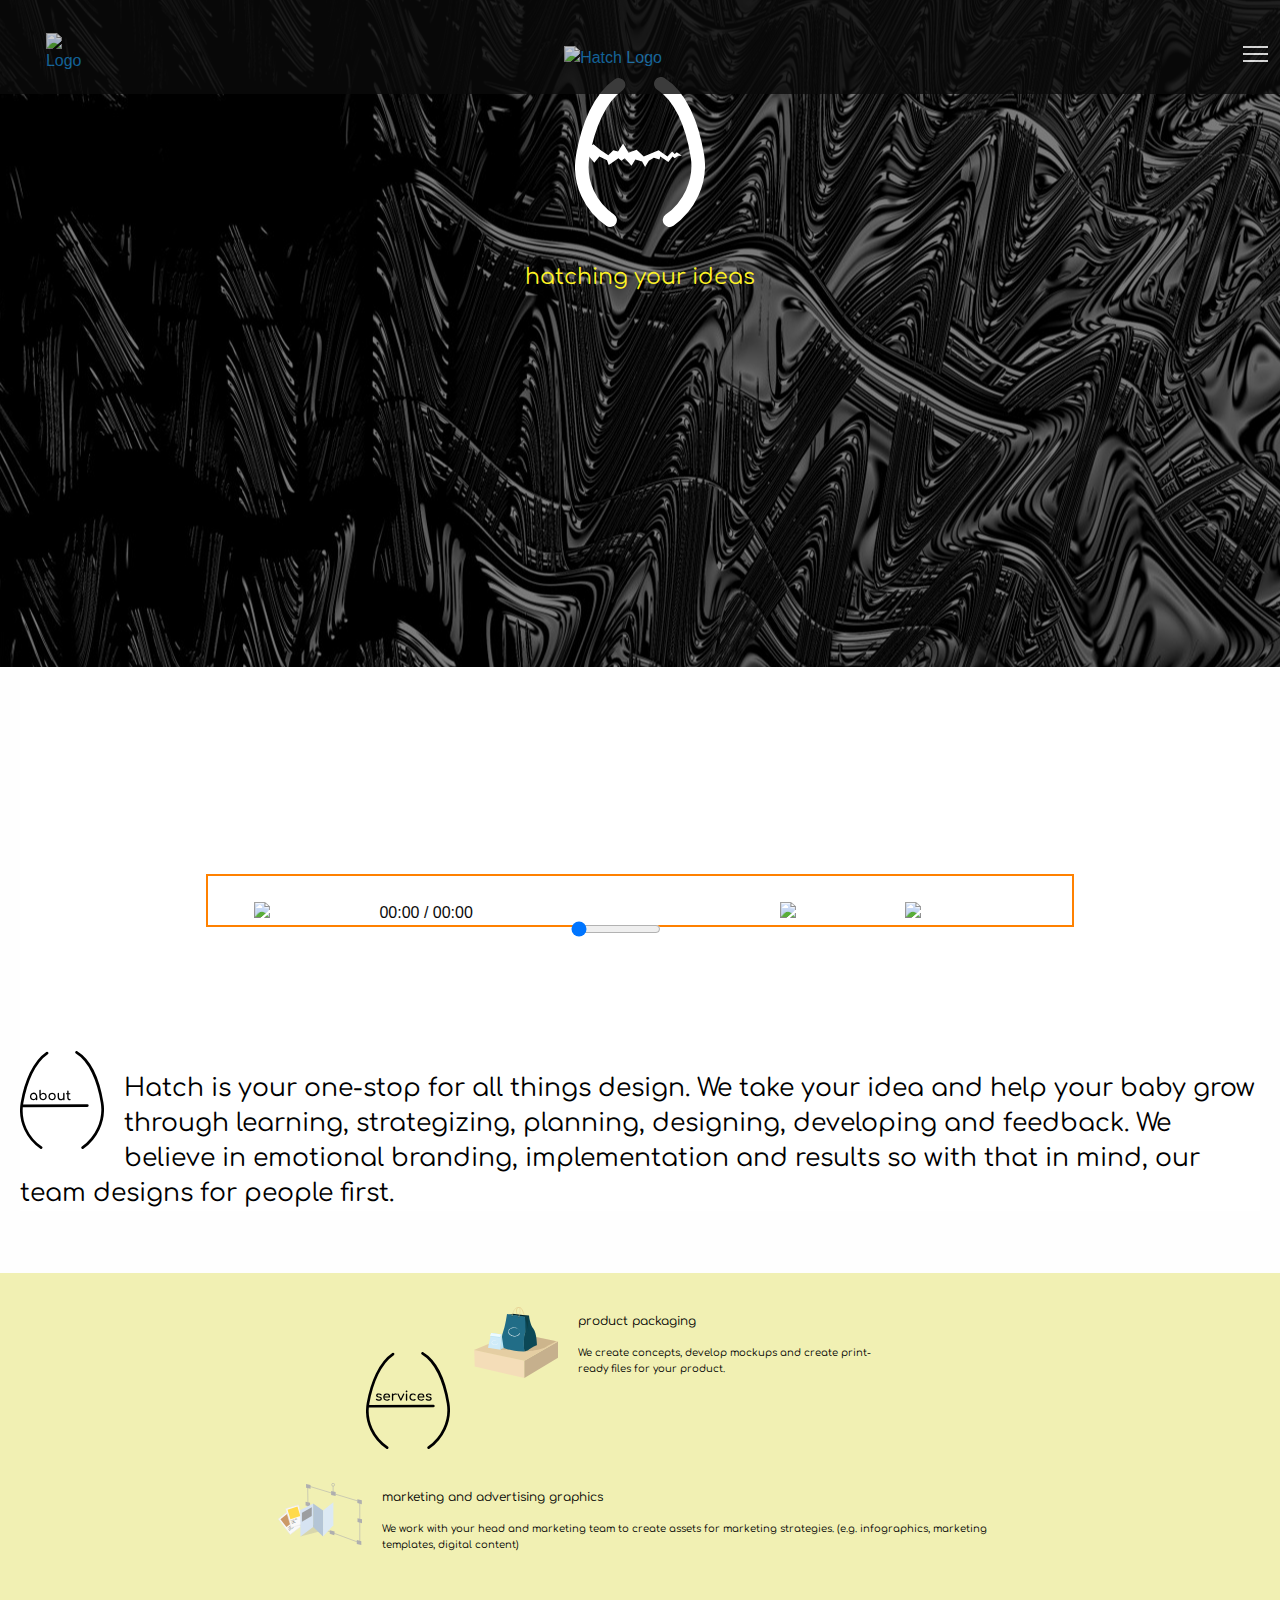
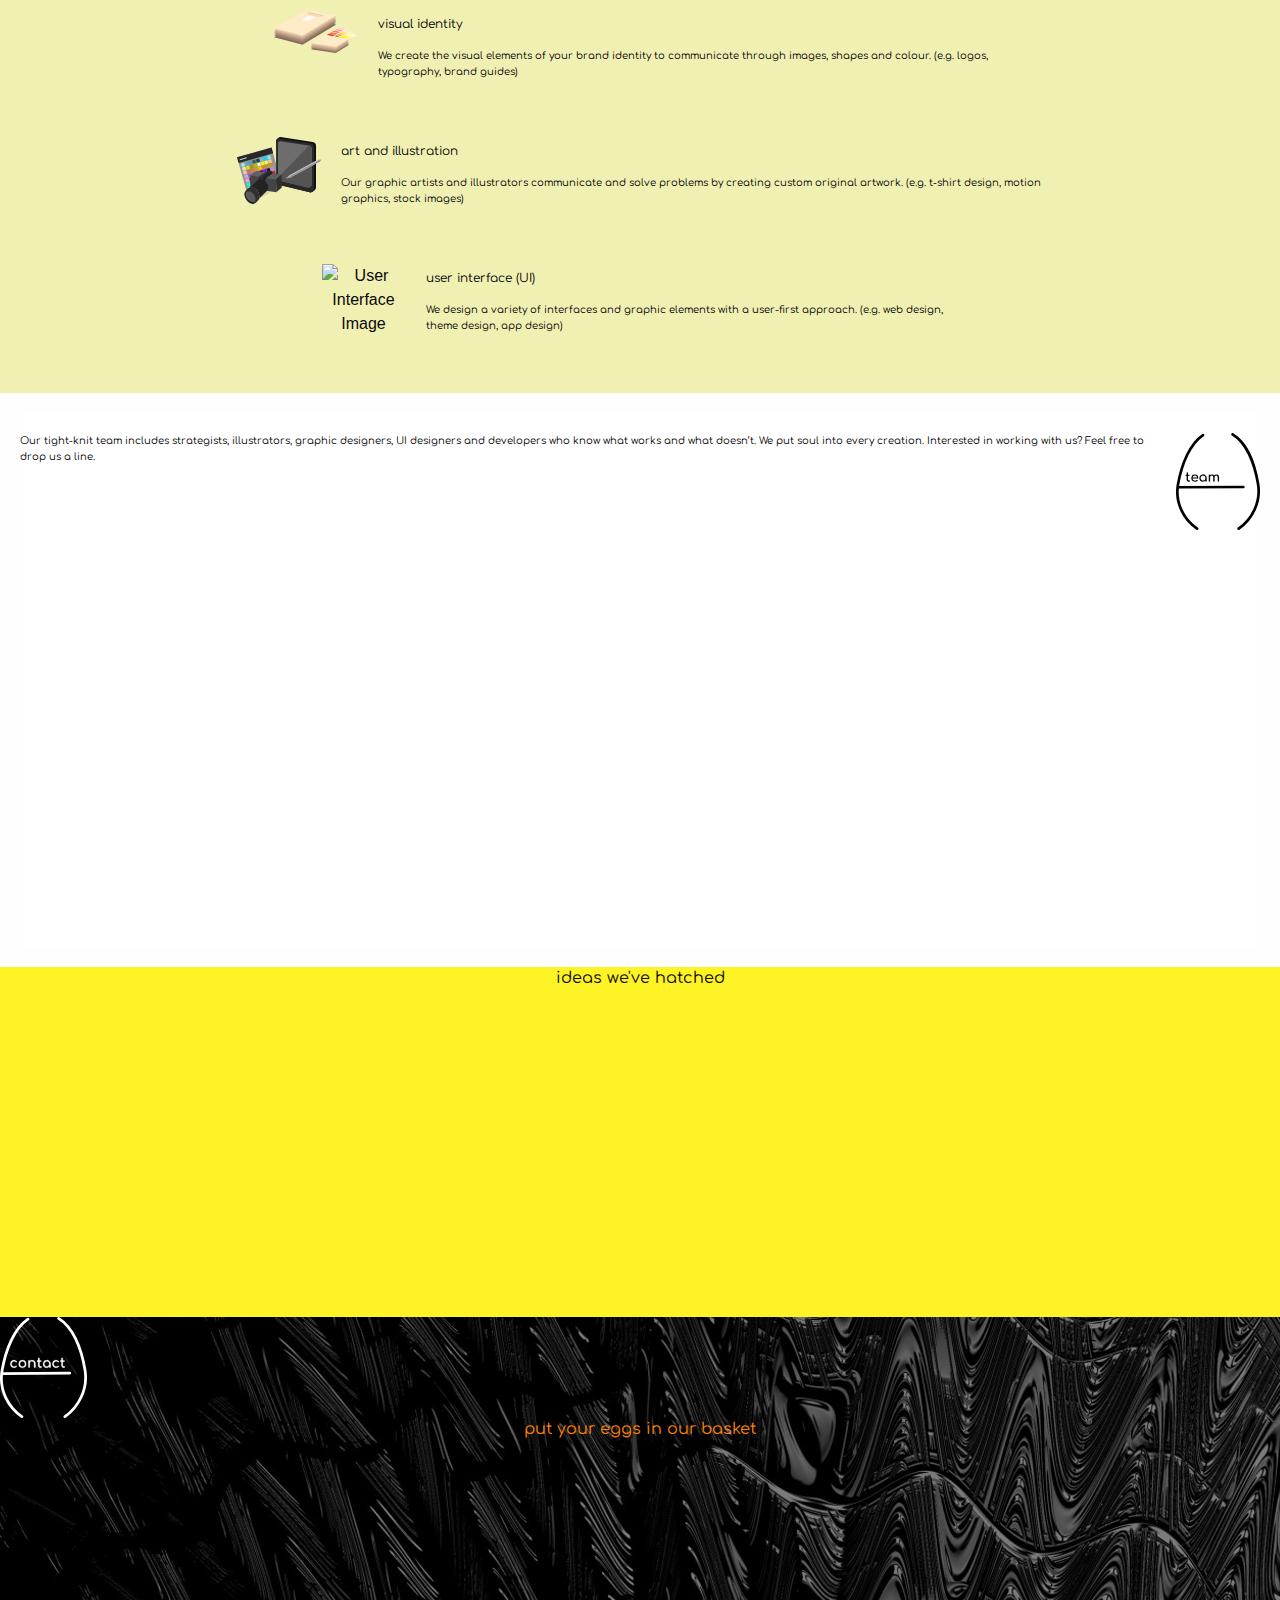
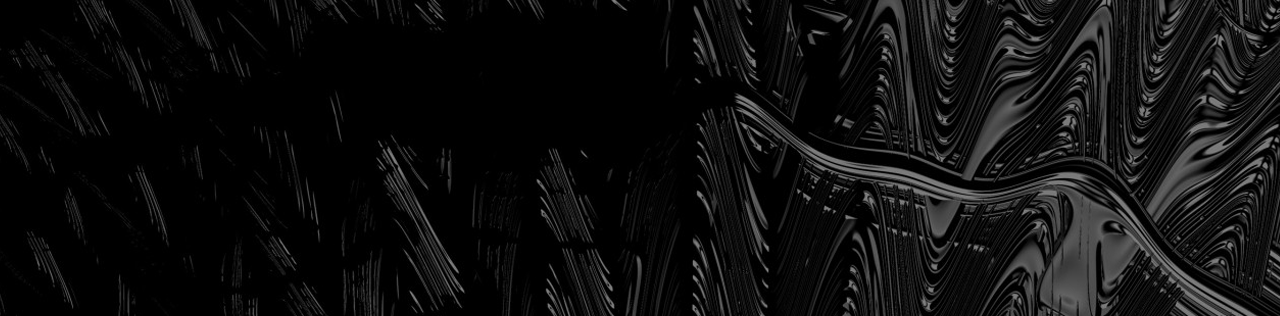
==== commit 8397bbb9: "responsive nav added" ====
--- a/index.html
+++ b/index.html
@@ -8,79 +8,103 @@
     <link rel="stylesheet" href="css/foundation.css">
     <link rel="stylesheet" href="css/main.css">
     <link href="https://fonts.googleapis.com/css?family=Comfortaa&display=swap" rel="stylesheet">
-    <link rel="stylesheet" href="https://www.w3schools.com/w3css/4/w3.css">
   </head>
   <body>
 
-    <!-- START HOME-->
+    <header>
     <div class="row">
         <h1 class="hide">Home</h1>
         <div class="headerBar">
           <nav class="small-12">
             <h2 class="hide">Main Navigation</h2>
             <!--Logo-->
-              <div class="float-left headerLogo">
-                  <img src="img/blockLogo.svg" width="10%" alt="Wollaston Logo" id="wollastonLogo">
-              </div>
+              
           
               <!--foundations code start-->
-              <div class="title-bar" data-responsive-toggle="main-menu">
+              <div class="title-bar" data-responsive-toggle="main-menu" data-hide-for="none">
+                  
                 <div class="title-bar-right">
-                  <button class="menu-icon" type="button" data-toggle="main-menu"></button>
+                  <!-- <div class="small-2">
+                  <img src="img/hatchLogo.svg" alt="Logo" id="hatchLogo"> -->
+              
+                  <div class="small-6 small-centered medium-6 medium-centered large-3 large-centered columns">
+                    <a href="#">
+                      <img src="img/hatchLogo.svg" alt="Logo" id="hatchLogo">
+                    </a>
+                    <a href="#">
+                      <img src="img/text_logo2.svg" alt="Hatch Logo" id="mainLogo">
+                    </a>
+                  <button class="menu-icon" data="show-for-all" type="button" data-toggle="main-menu"></button>
                 </div>
                 <div class="title-bar-title"></div>
               </div>
+              </div>   
+              </div>
+  
 
-              <!-- NAV MENU -->
-            <div id="main-menu">
+              <div id="main-menu"><!--Open Burger Menu-->
                 <ul id="menu">
-                  <li><a href="#">HOME</a></li>
-                  <li><a href="#">ABOUT</a></li>
-                  <li><a href="#">TEAM</a></li>
-                  <li><a href="#">PORTFOLIO</a></li>
-                  <li><a href="#">CONTACT</a></li>
+                  <li><a href="#">Home</a></li>
+                  <li><a href="#">About</a></li>
+                  <li><a href="#">Team</a></li>
+                  <li><a href="portfolio.html">Portfolio</a></li>
+                  <li><a href="#">Contact</a></li>
                 </ul>
-              </div>
+              </div><!--Close Burger Menu-->
             </nav>
-            <!--CLOSE NAV MENU-->
       </div>
     </div>
+    </header>  
 
-      <!-- SPLASH PAGE -->
+<!-- home page section     -->
       <div class="row" id="homebg">
-        <div class="small-12 medium-12 large-12 columns">
-          <h2 class="hide">Splash Page</h2>
-          <img src="img/logo.png" class="splashLogo" alt="Logo">
-          <h2>hatching your ideas</h2>
+        <h2 class="hide">Splash Page</h2>
+        <img src="img/whiteLogo.svg" class="splashLogo" alt="Logo">
+        <h2>hatching your ideas</h2>
       </div>
-    </div>
-      <!-- END HOME-->
 
 
-      <!-- START ABOUT-->
-      <div class="row" id="about-video"> <!--video-->
-          <h2 class="hide">About</h2>
+<!--Video section-->
 
-          <div class="small-12 medium-12 large-12 columns">
-          <video autostart="false" width="340" controls>
-          <source src="video/render.mp4" type="video/mp4">
-        </video>
-      </div>
-      
-        <div class="row" id="about-info"> <!--info-->
-            <div class="small-9 small-offset-3 medium-8 medium-offset-4 large-8 large-offset-4 columns"></div>
-
-        <img src="img/aboutHeading.svg">
-        <p>Hatch is your one-stop for all things design. We take your idea and help your baby grow through learning, strategizing, planning, designing, developing and feedback. We believe in emotional branding, implementation and results so with that in mind, our team designs for people first.</p>
-      </div>
-       <!-- END ABOUT-->
+<div class="row" id="about">
+  <h2 class="hide">About Section</h2>
+    <div id="videoPanel" class="small-12 columns">
+     <video id="brandVideo" width="80%" poster="img/vidPoster2.jpg"> 
+         <source src="video/render.mp4" type="video/mp4">
+         <source src="video/render.ogg" type="video/ogg">
+           <source src="video/render.webm" type="video/webm">
+          Your browser sucks!
+     </video>
+     </div>
+         
+          
+  <!--control-->
+  <div id="video_controls_bar">
+    <button id="playpausebtn" class="bttns">
+      <img src="img/Play.png" id="playBtn" onclick="(this,'myVideo')">
+    </button>
+    <input id="seekslider" type="range" min="0" max="100" value="0" step="1" class="bttns">
+    <span id="curtimetext" class="bttns">00:00</span> / <span id="durtimetext" class="bttns">00:00</span>
+    <button id="mutebtn" class="bttns">
+        <img src="img/Speaker.png" id="speaker" onclick="(this,'myVideo')">
+    </button>
+    <button id="fullscreenbtn" class="bttns">
+      <img src="img/Fullscreen.png" id="fullSreen">
+    </button>
+  </div>
+  <div class="row">
+      <div class="small-10 large-6 large-centered columns" id="aboutInfo">
+          <img src="img/aboutHeading.svg">
+          <h4>Hatch is your one-stop for all things design. We take your idea and help your baby grow through learning, strategizing, planning, designing, developing and feedback. We believe in emotional branding, implementation and results so with that in mind, our team designs for people first.</h4> 
+</div>
+</div>
+</div>
+<!--Video ends-->
 
 
 
-    <!-- START SERVICES-->
       <div class="row" id="services">
-          <h2 class="hide">Services</h2>
-          
+          <h2 class="hide">Services Section</h2>
           <img src="img/servHeading.svg">
             <div class="servCont">
               <img src="img/icon_product.svg" alt="Product Packaging Image">
@@ -116,83 +140,13 @@
               </p>
             </div>
       </div>
-<!-- END SERVICES-->
 
-<!-- START TEAM-->
       <div class="row" id="team">
           <h2 class="hide">Team Section</h2>
           <img src="img/teamHeading.svg">
           <p>Our tight-knit team includes strategists, illustrators, graphic designers, UI designers and developers who know what works and what doesn’t. We put soul into every creation. Interested in working with us? Feel free to drop us a line.                             
           </p>
       </div>
-
-      <section class="clearfix" id="pantoneCards">
-      <div class="img_container" id="p2">
-        <h2 class="hide">Pantone 2</h2>
-        <div class="w3-dropdown-hover">
-          <img src="img/team_ryan.png" alt="Ryan">
-          <div class="pantoneBox">
-            <h3>PANTONE</h3>
-            <h4>447 C</h4>
-          </div>
-          <div class="w3-dropdown-content w3-bar-block">
-            <h3>Ryan - Web Master</h3>
-            <p>Ryan is a creative web developer at Hatch. With 3+ years of experience in designing and developing user interfaces, debugging, and testing. Ryan is a logical and dedicated developer who enjoys learning new languages, technologies, and frameworks. The satisfaction of solving problems is what drives him to be a better programmer. A designer background helps him to cooperate with the graphic and ui designers in order to make everything come true.
-              <br>WE LOVE Gordon Ramsay’s Kitchen Nightmares.
-            </p>
-          </div>
-        </div>
-      </div>
-
-      <div class="img_container" id="p4">
-        <h2 class="hide">Pantone 4</h2>
-        <div class="w3-dropdown-hover">
-          <img src="img/team_" alt="Alissar">
-          <div class="pantoneBox">
-            <h3>PANTONE</h3>
-            <h4>7499 C</h4>
-          </div>
-          <div class="w3-dropdown-content w3-bar-block">
-            <h3>Alissar</h3>
-            <p></p>
-          </div>
-        </div>
-      </div>
-
-      <div class="img_container" id="p1">
-        <h2 class="hide">Pantone 1</h2>
-        <div class="w3-dropdown-hover">
-          <img src="img/team_syrrel.png" alt="Syrrel">
-          <div class="pantoneBox">
-            <h3>PANTONE</h3>
-            <h4>101 C</h4>
-          </div>
-          <div class="w3-dropdown-content w3-bar-block">
-            <h3>Syrrel - Graphics & Illustration</h3>
-            <p>Syrrel Cabiling is a Graphic Designer and Illustrator at Hatch. She is devoted to making everything aesthetically pleasing and applies her design thinking and strategies to align your users and customers to your business. Along with her team, she’ll make sure that thoughtfulness, originality, and attention to detail are the basis of every aspect that she designs. 
-            <br>In her spare time, you can find her playing video games or binge-watching Gordon Ramsay’s Kitchen Nightmares and 90 Days Fiance.
-          </p>
-          </div>
-        </div>
-      </div>
-
-      <div class="img_container" id="p3">
-        <h2 class="hide">Pantone 3</h2>
-        <div class="w3-dropdown-hover">
-          <img src="img/team_courtney.png" alt="Courtney">
-          <div class="pantoneBox">
-            <h3>PANTONE</h3>
-            <h4>144 C</h4>
-          </div>
-          <div class="w3-dropdown-content w3-bar-block">
-            <h3>Courtney - Project Management</h3>
-            <p>Courtney is the project manager at Hatch. She is dedicated to making sure things are always running smoothly and according to schedule. With a background in graphic design and website development, she understands the industry and the best way to integrate new clients into it. When she’s not organizing projects, you can find her curating a new music playlist for the week; which usually features Kehlani.
-            </p>
-          </div>
-        </div>
-      </div>
-    </section>
-      <!-- END TEAM -->
 
       <div class="row" id="portfolio">
           <h2>ideas we've hatched</h2>
@@ -202,9 +156,6 @@
           <img src="img/contHeading.svg">
           <h2>put your eggs in our basket</h2>
       </div>
-
-
-
 
       <footer class="row">
         
--- a/css/main.css
+++ b/css/main.css
@@ -7,35 +7,95 @@
     color: black;
 }
 
-/*
+
+header {
+    position: fixed;
+    width: 100%;
+    overflow: hidden;
+}
+
 .headerBar {
-    background-color: none;
-}
-
-.headerLogo {
-    padding-top: 21px;
-    padding-left: 18px;
-}
-
-.menu-icon {
-    margin-top: 21px;
-    margin-left: 18px;
+    opacity: .8;
+    display: block;
+    position: relative;
+    padding: 0;
+}
+
+
+/* image logo */
+#hatchLogo {
+    display: block;
+    max-width: 3%;
+    text-align: left;
+    float: left;
+    margin-top: 2%;
+    margin-left: 3%;
+    margin-right: 38%;
+}
+
+/* text logo */
+#mainLogo {
+	display: block;
+    max-width: 15%;
+    text-align: center;
+    float: left;
+    margin-top: 3%;
 }
 
 .main-menu {
     background-color: none !important; 
-}
+    display: block;
+}
+
+ .menu-icon {
+    margin-bottom: 0;
+    padding-bottom: 0;
+    margin-top: 3%;
+    padding-right: 2%;
+    
+}
+
+.title-bar .title-bar-right{
+    padding-top: 0;
+    padding-bottom: 0;
+    margin-top: 0;
+    top: 0;
+}
+/* main menu detail */
+
+#menu {
+    list-style-type: none;
+    text-align: center;
+    margin: 0;
+}
+
+#menu li a
+{
+	display: block;
+    padding: 5px 0 15px 0;
+    background-color: white;
+    font-family: "Comfortaa";
+    color: #373737;
+    border-bottom: 1px solid #ff8100; 
+}
+
+#menu li a:hover {
+    color: #f1f0b3;
+    background-color: #ff8100;
+    transition: all 0.25s;
+}
+/* nav ends */
+
+
 
 #homebg {
-    background: url(../img/bckgrnd_img.png) no-repeat center;
+    background: url(../img/imgbg.jpg) no-repeat center;
     min-height: 667px;
-    max-height: 1080px;
-    display: flexbox;
-    text-align: center;
-}
-
+    text-align: center;
+}
 
 .splashLogo {
+    width: 130px;
     display: inline-block;
     margin: auto;
     padding-top: 77px;
@@ -46,7 +106,47 @@
 #homebg h2 {
     text-align: center;
     color: #fef324;
-    font-size: 72px;
+    font-size: 22px;
+}
+
+/* video controls for mobile */
+#video_controls_bar {
+  background-color: white;
+  border: 2px solid #ff8100;
+  max-width: 70%; 
+  margin-left: 15%;
+}
+
+.bttns {
+    max-width: 7%;
+    padding-top: 0;
+    cursor: pointer;
+}
+
+#seekslider {
+    margin: 1% 0 0 2%;
+    position: absolute;
+}
+
+#durtimetext {
+    margin-bottom: 30%;
+    margin-right: 5%;
+}
+
+button {
+    margin-top: 3%;
+    margin-right: 7%;
+}
+
+span {
+    font-size: 8px;
+}
+
+/* video controls end */
+
+#aboutInfo {
+    margin-top: 10%;
+    margin-bottom: 5%;
 }
 
 #about {
@@ -57,9 +157,8 @@
     margin-right: 20px;
 }
 
-#about p {
-    text-align: left;
-    font-size: 10px;
+#about h4 {
+    text-align: left;
     padding-top: 20px;
 }
 
@@ -68,12 +167,11 @@
     margin: auto;
     float: left;
     margin-right: 20px;
-    padding-top: 20px;
 }
 
 #about video {
     margin: auto;
-    padding: 50px 20px 20px 20px;
+    padding: 50px 20px 0 20px;
     align-items: center;
 }
 
@@ -169,87 +267,87 @@
     background-color: black;
 }
 
-/*   TEAM CSS  */
-
-#p1 {
-    background-color: #ffed40;
-    opacity: 1.0;
-  filter: alpha(opacity=50);
-  width:20%;
-}
-
-#p1 img {opacity: 0;
-    filter: alpha(opacity=50);
-}
-
-#p1 img:hover {
-    opacity: 1.0;
-    filter: alpha(opacity=100);
-}
-
-.pantoneBox {
-    background-color: white;
-    padding-top: 5px;
-    padding-bottom: 5px;
-}
-
-#p2 {
-    background-color: #373737;
-    opacity: 1.0;
-  filter: alpha(opacity=50);
-  width:20%;
-}
-
-#p2 img {
-    opacity: 0;
-    filter: alpha(opacity=50);
-}
-
-#p2 img:hover {
-    opacity: 1.0;
-    filter: alpha(opacity=100);
-}
-
-#p3 {
-    background-color: #F28907;
-    opacity: 1.0;
-  filter: alpha(opacity=50);
-  width:20%;
-}
-
-#p3 img {opacity: 0;
-    filter: alpha(opacity=50);
-}
-
-#p3 img:hover {
-    opacity: 1.0;
-    filter: alpha(opacity=100);
-}
-
-#p4 {
-    background-color: #F2ed86;
-    opacity: 1.0;
-  filter: alpha(opacity=50);
-  width:20%;
-}
-
-#p4 img {opacity: 0;
-    filter: alpha(opacity=50);
-}
-
-#p4 img:hover {
-    opacity: 1.0;
-    filter: alpha(opacity=100);
-}
-
-.img-container {
-    float: left;
-    width: 33.33%;
-    padding: 5px;
-  }
-  
-  .clearfix::after {
-    content: "";
-    clear: both;
-    display: table;
-  }
+
+@media screen and (min-width: 20em) {
+/* logo size can't smaller than */
+    #hatchLogo {
+        min-width: 15px;
+        margin-right: 30%;
+    }
+
+    #mainLogo {
+        min-width: 80px;
+        margin-top: 5%;
+        float: left;
+    }
+}
+
+
+@media screen and (min-width: 40em) { /*640px*/
+    
+    #hatchLogo {
+        margin-right: 37%;
+    }
+
+    #mainLogo {
+        margin-top: 3%;
+        float: left;
+    }
+
+      /* video controls for tablet */
+    .bttns {
+        max-width: 7%;
+        padding-top: 0;
+    }
+    
+    #seekslider {
+        margin-left: 3%;
+        margin-right: 5%;
+    }
+    
+    #durtimetext {
+        margin-right: 20%;
+    }
+    
+    span {
+        font-size: 10px;
+    }
+
+
+
+}
+
+
+
+@media screen and (min-width: 64em) {  /* 1024px */
+#hatchLogo {
+    margin-right: 38%;
+}
+
+#mainLogo {
+    margin-top: 3%;
+    float: left;
+}
+
+    /* video controls for desktop */
+.bttns {
+    max-width: 7%;
+    padding-top: 0;
+}
+
+#seekslider {
+    margin: 3.5% 0 0 15%;
+    position: absolute;
+}
+
+#durtimetext {
+    margin-right: 35%;
+}
+
+span {
+    margin-bottom: 80%;
+    text-align: center;
+    font-size: 16px;
+}
+
+}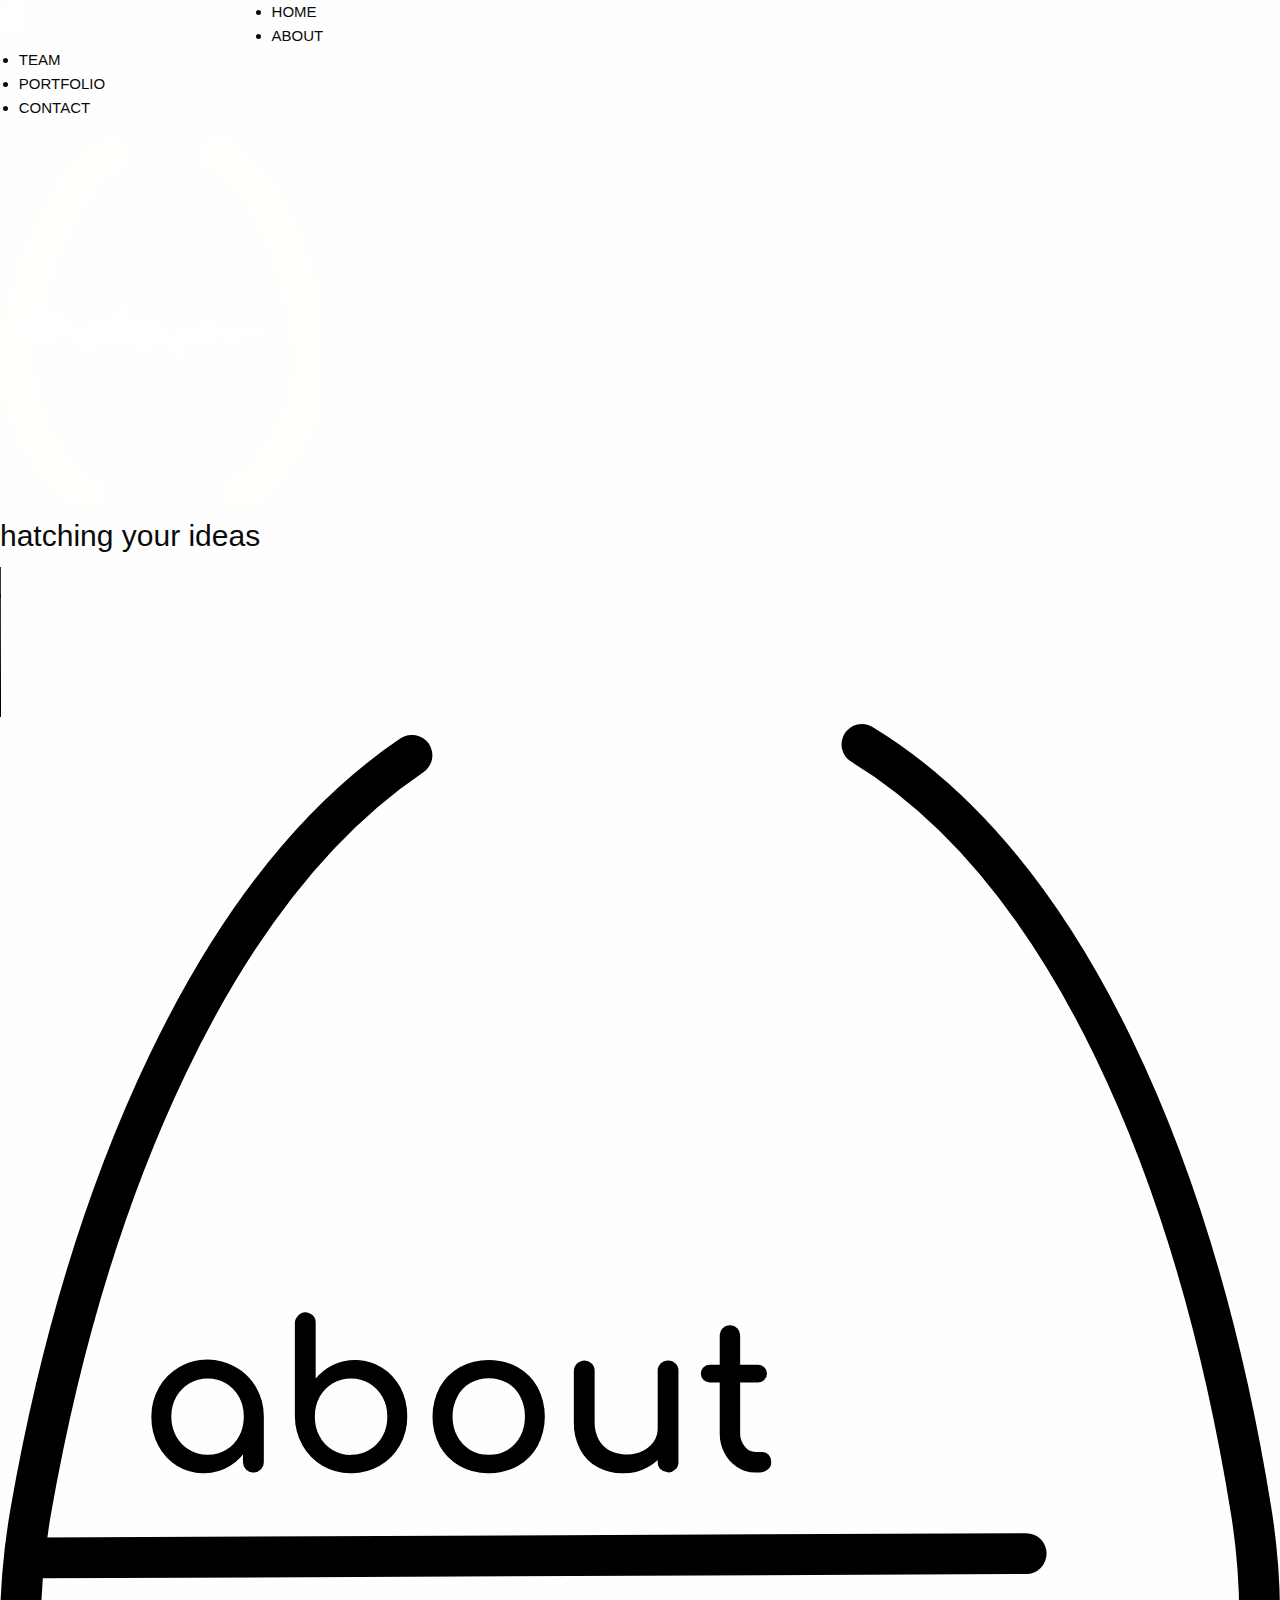
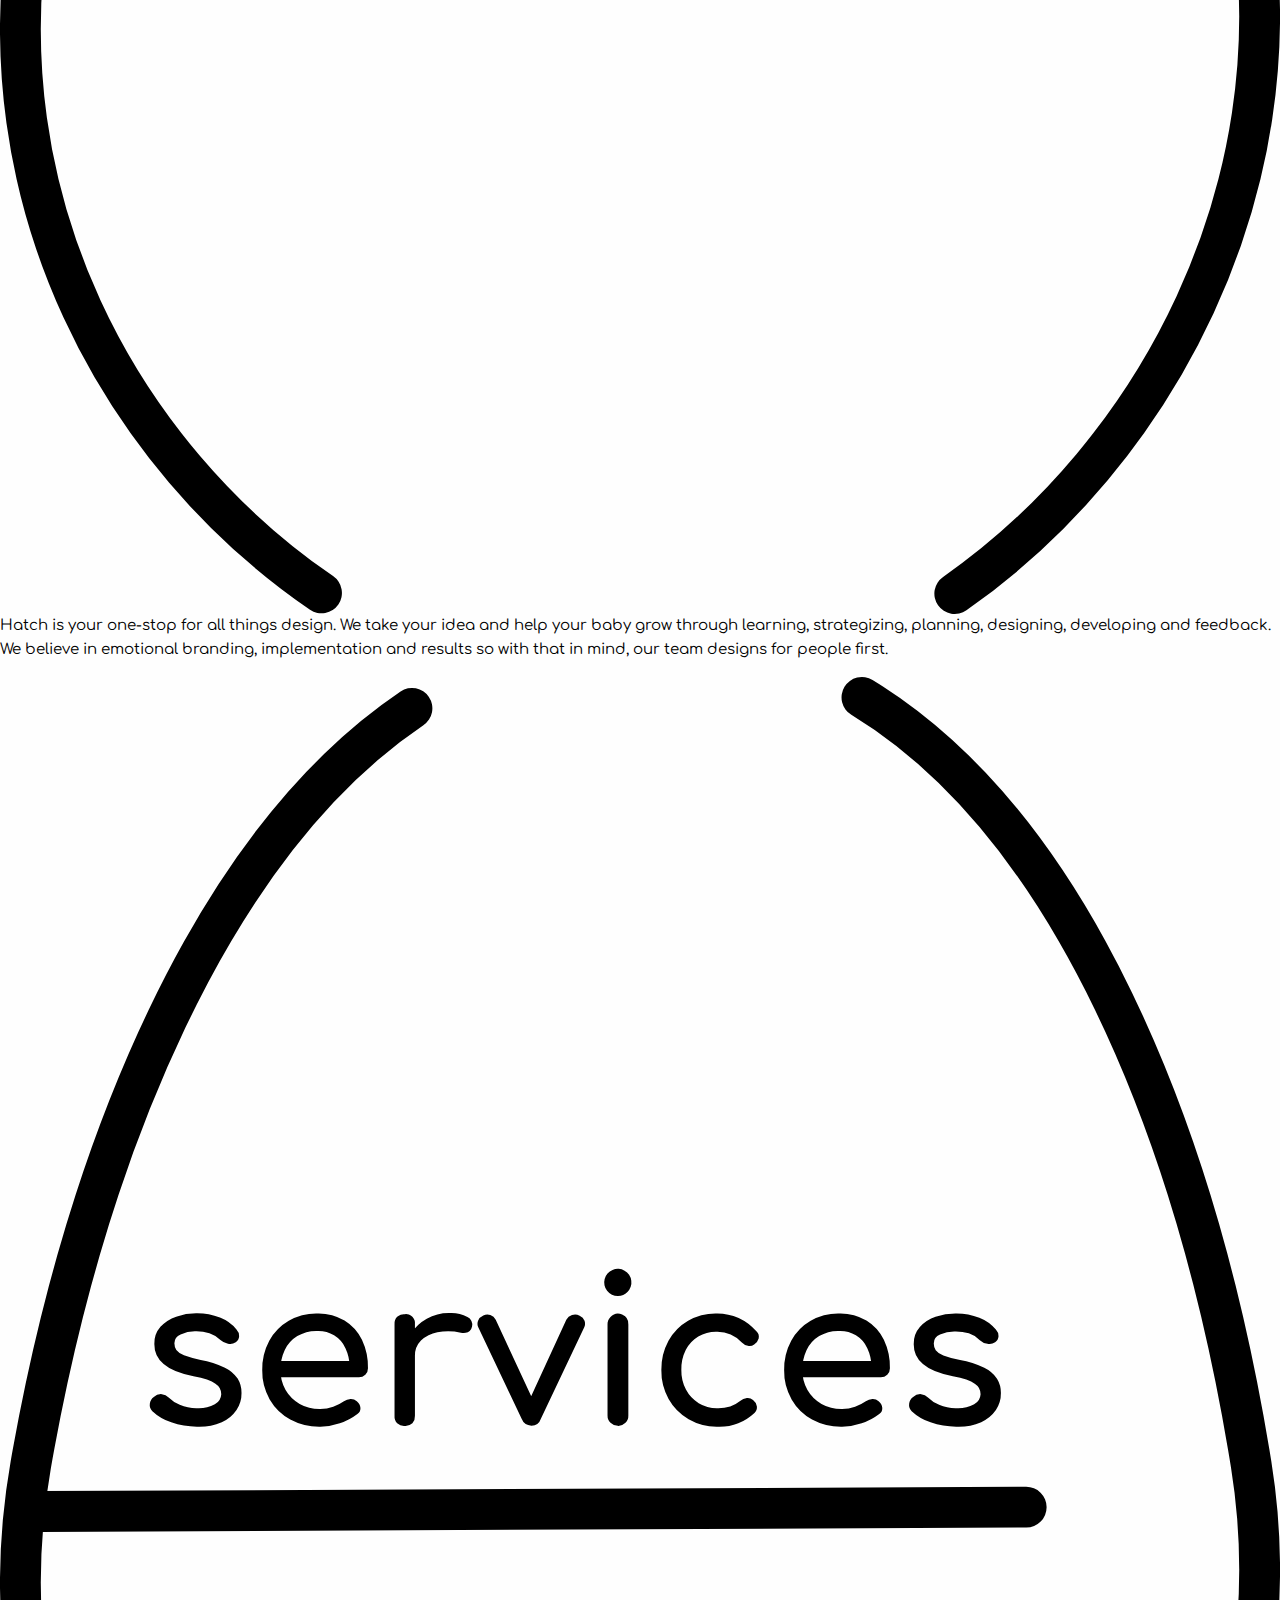
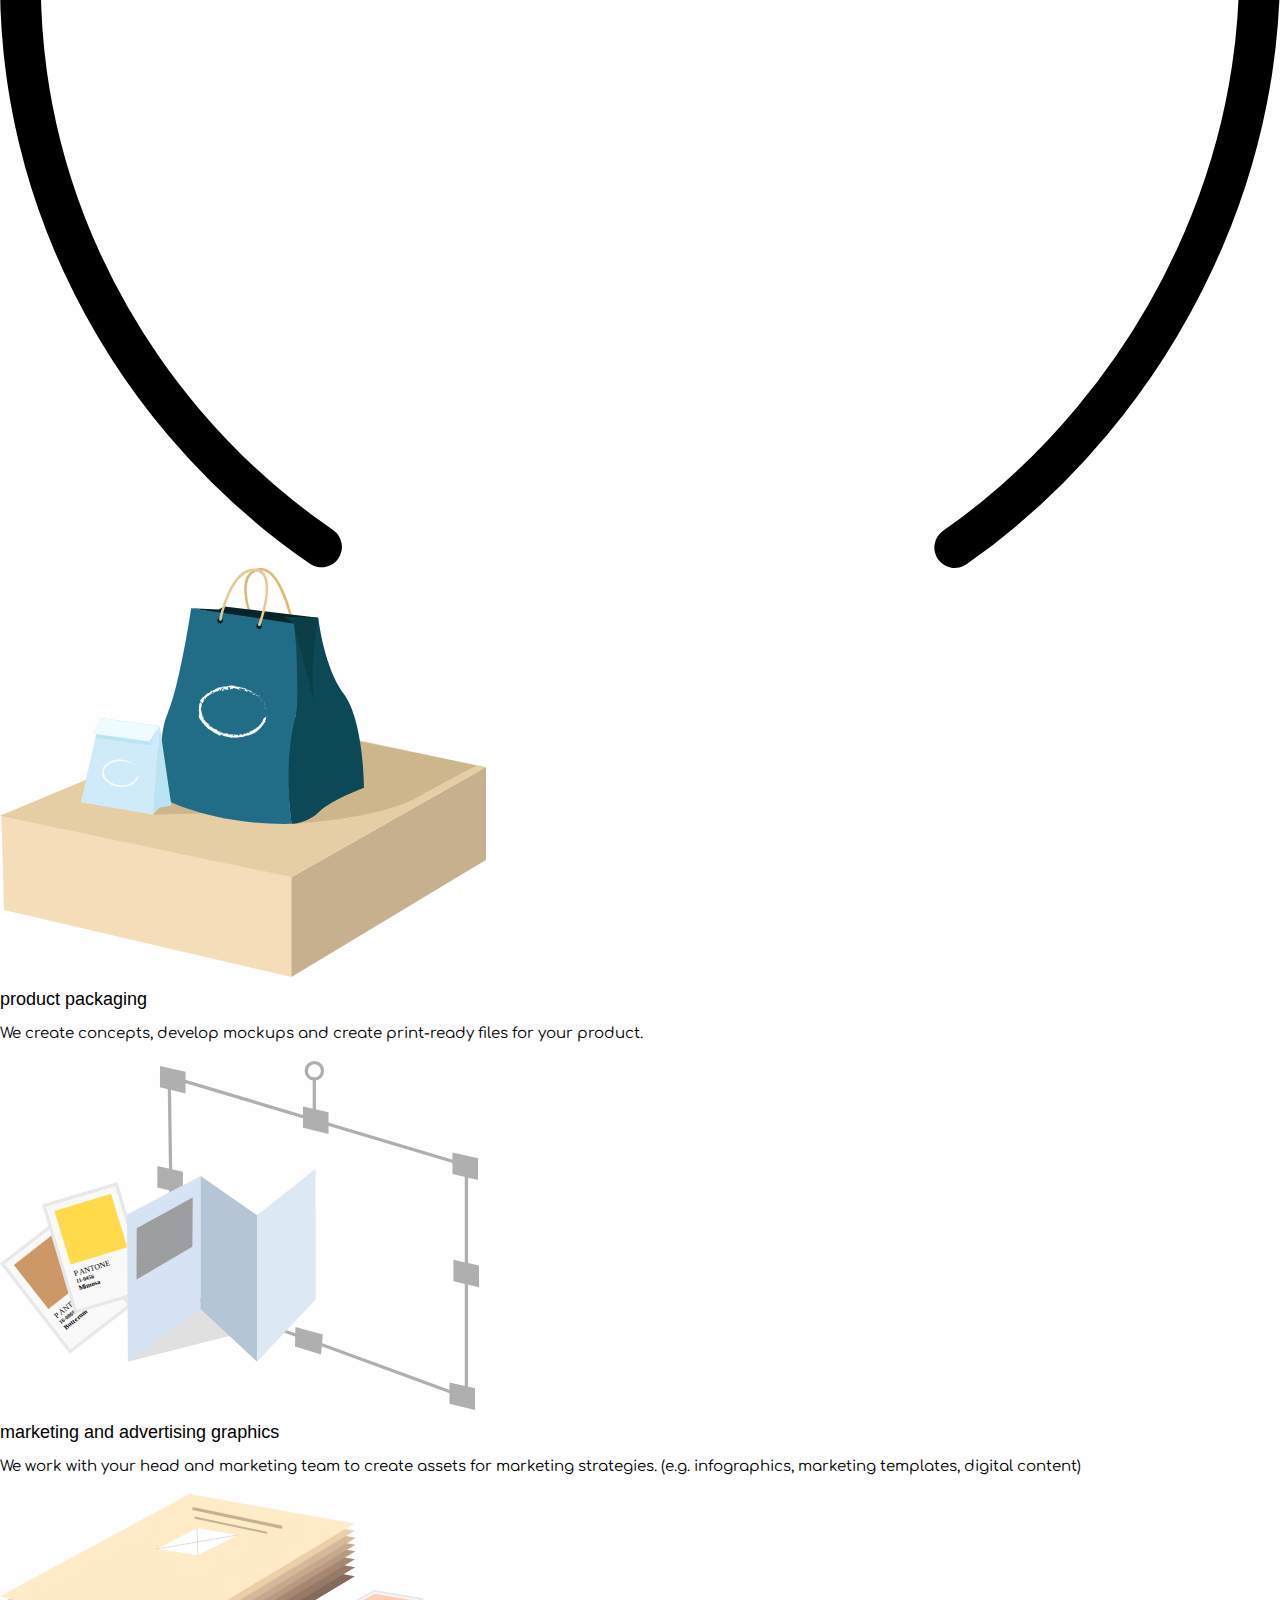
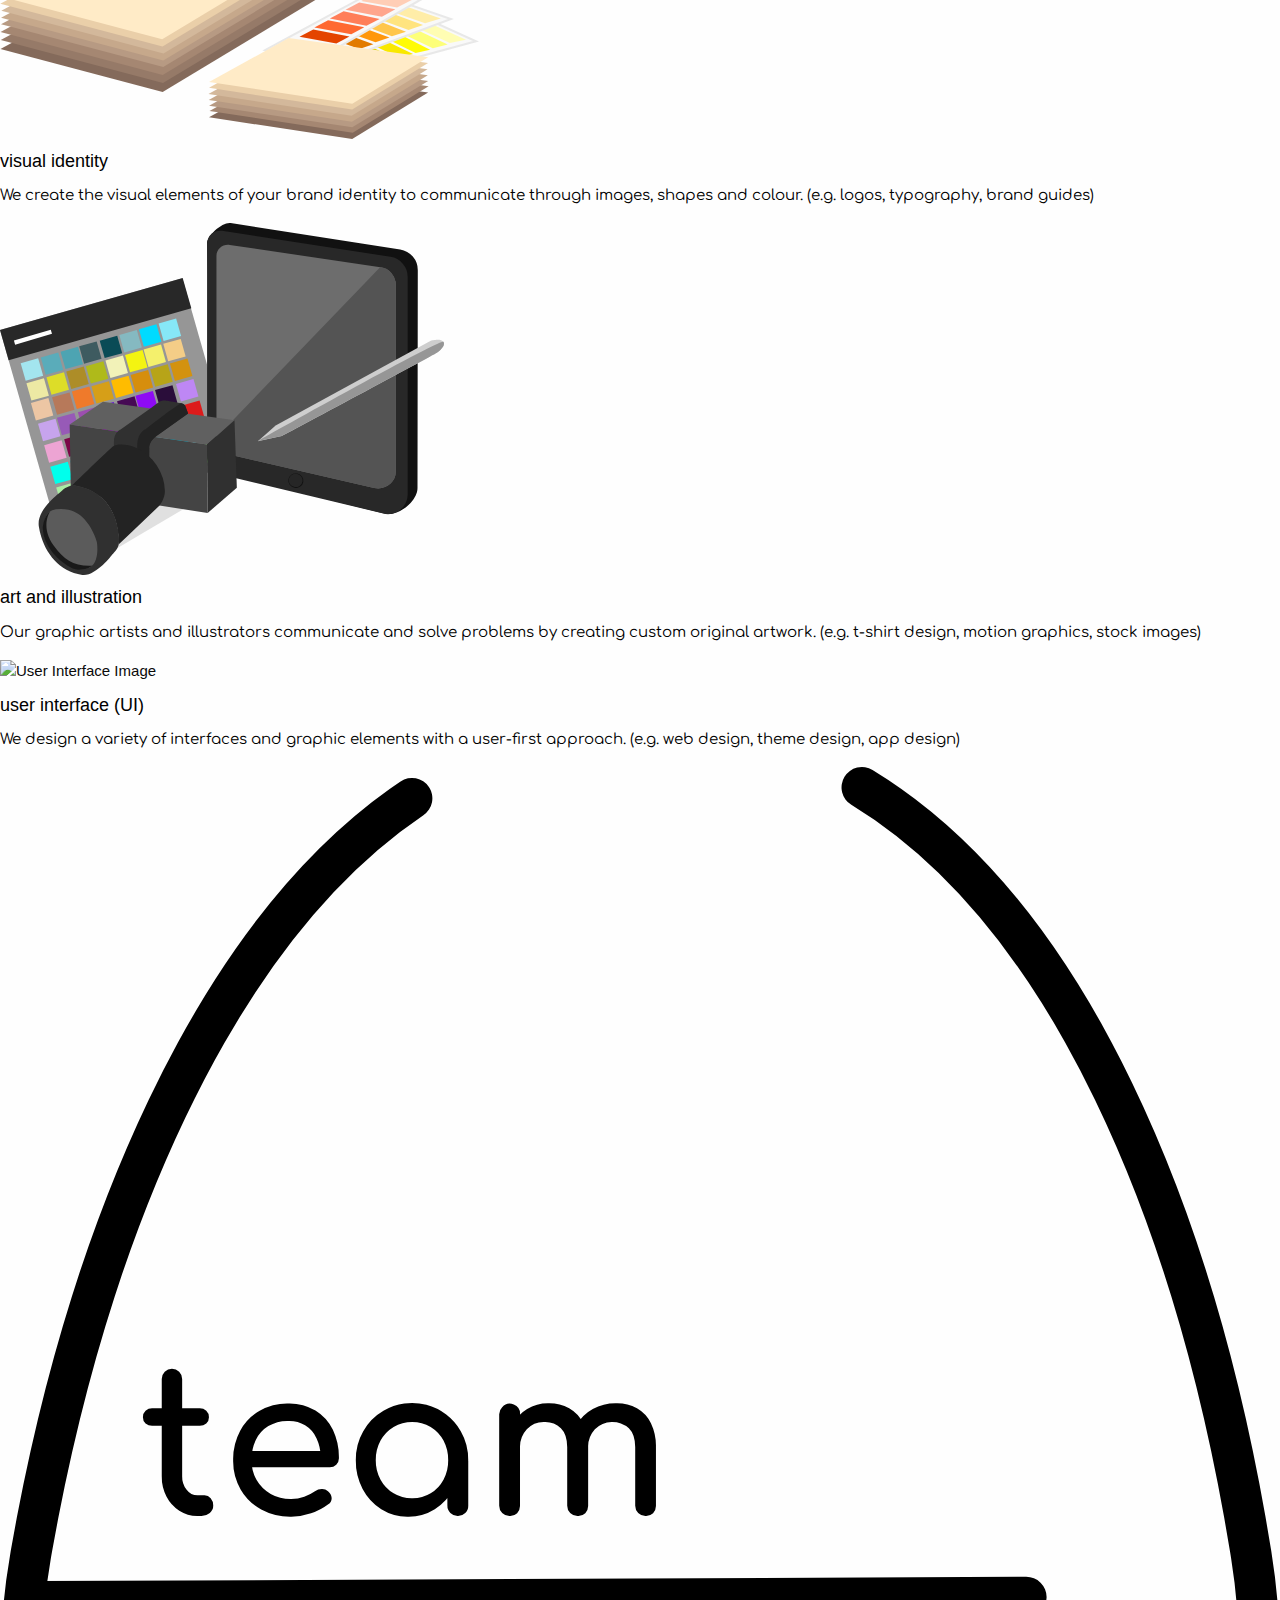
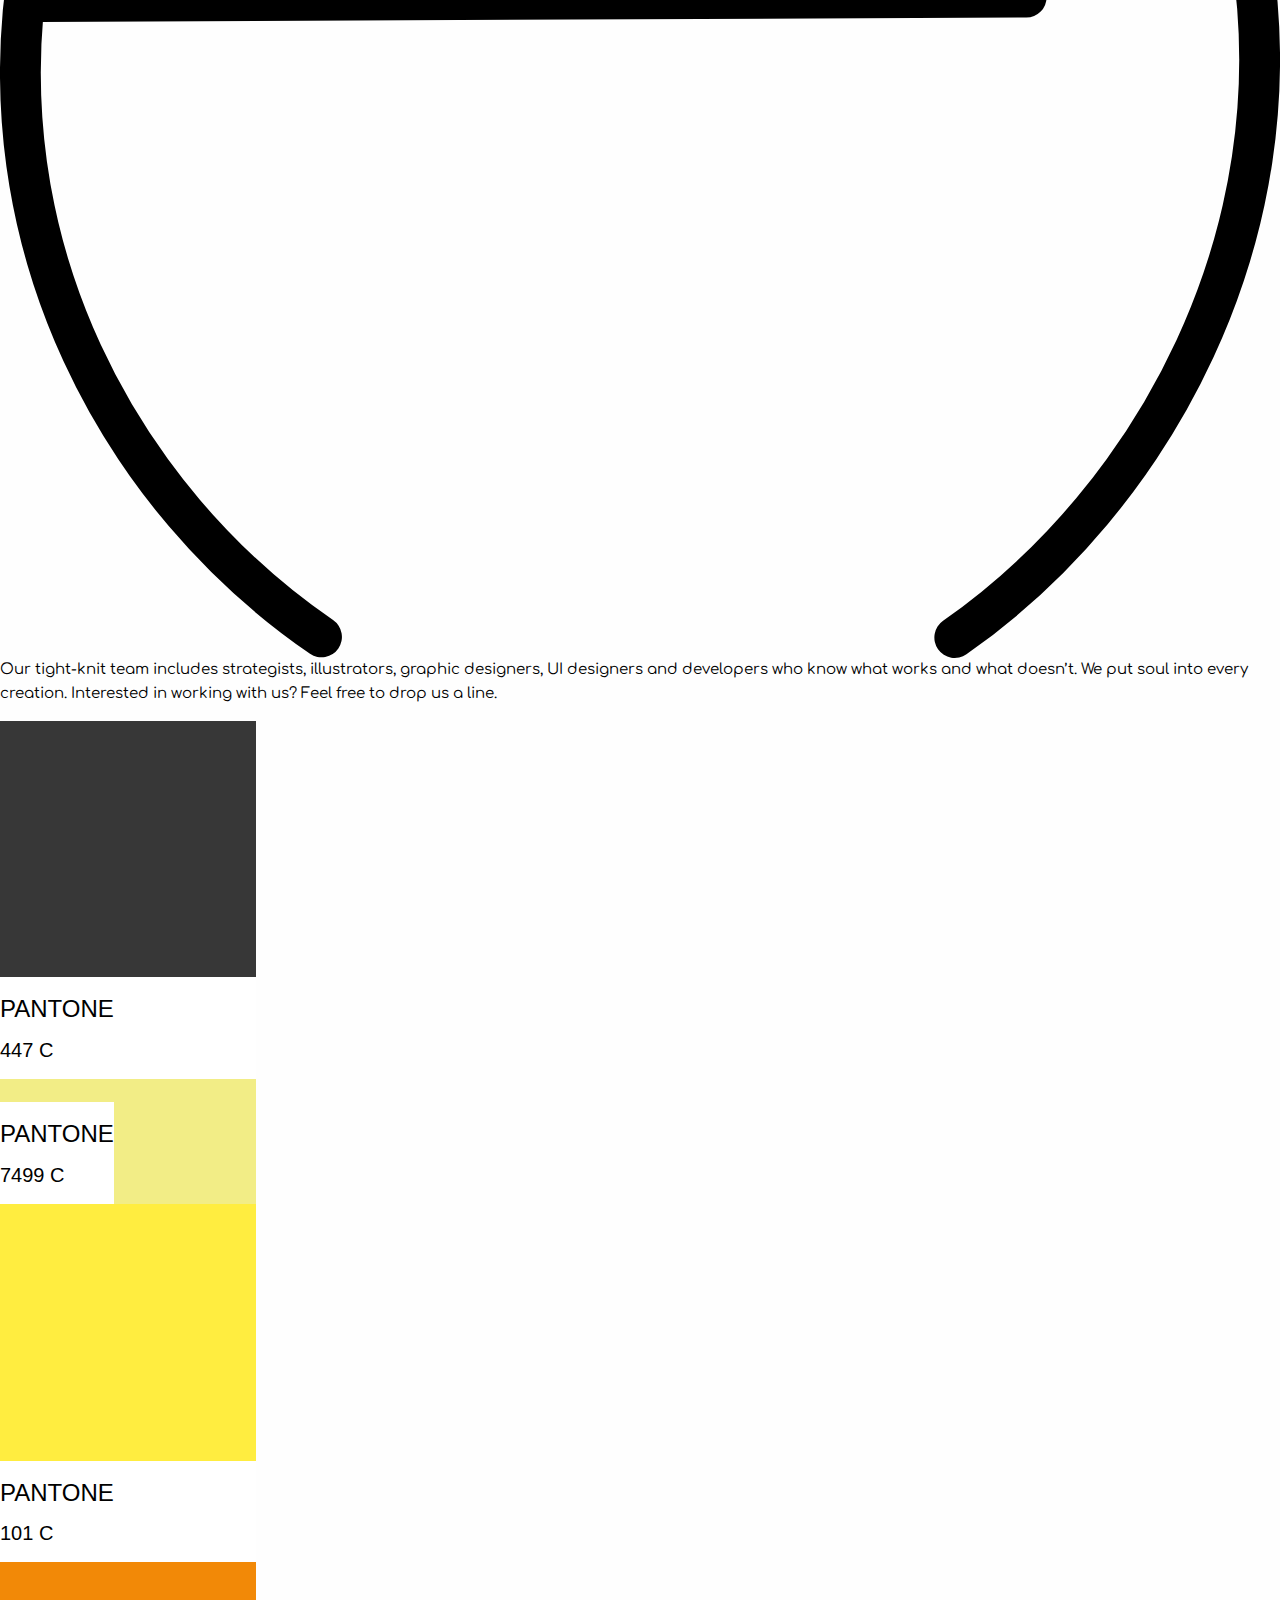
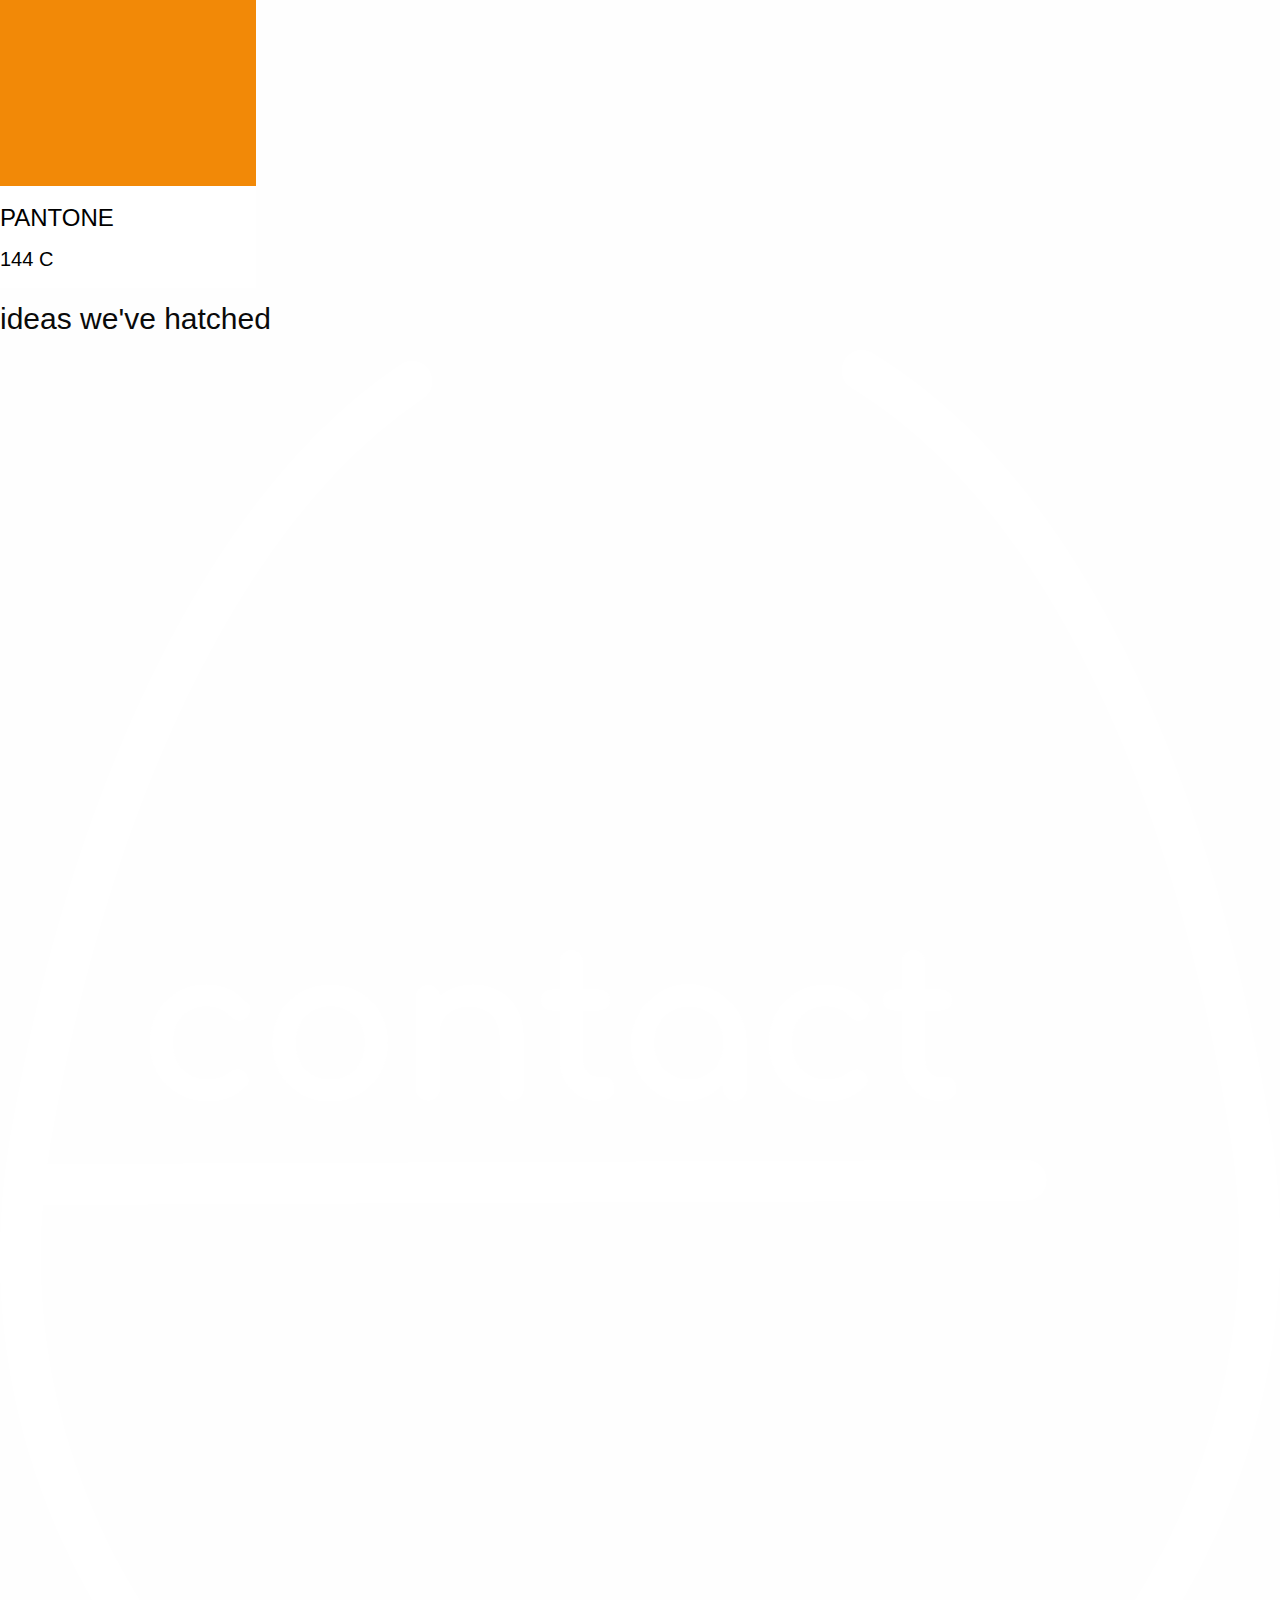
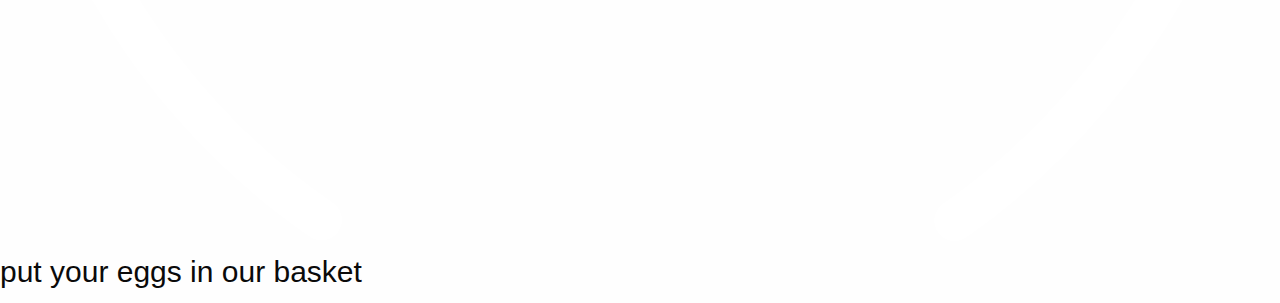
==== commit 160deae3: "slideshow components" ====
--- a/index.html
+++ b/index.html
@@ -8,103 +8,91 @@
     <link rel="stylesheet" href="css/foundation.css">
     <link rel="stylesheet" href="css/main.css">
     <link href="https://fonts.googleapis.com/css?family=Comfortaa&display=swap" rel="stylesheet">
+    <link rel="stylesheet" href="https://www.w3schools.com/w3css/4/w3.css">
   </head>
+ 
   <body>
 
-    <header>
+    <!-- START HOME-->
     <div class="row">
         <h1 class="hide">Home</h1>
         <div class="headerBar">
           <nav class="small-12">
             <h2 class="hide">Main Navigation</h2>
             <!--Logo-->
-              
+              <div class="float-left headerLogo">
+                  <img src="img/blockLogo.svg" width="10%" alt="Wollaston Logo" id="wollastonLogo">
+              </div>
           
               <!--foundations code start-->
-              <div class="title-bar" data-responsive-toggle="main-menu" data-hide-for="none">
-                  
+              <div class="title-bar" data-responsive-toggle="main-menu">
                 <div class="title-bar-right">
-                  <!-- <div class="small-2">
-                  <img src="img/hatchLogo.svg" alt="Logo" id="hatchLogo"> -->
-              
-                  <div class="small-6 small-centered medium-6 medium-centered large-3 large-centered columns">
-                    <a href="#">
-                      <img src="img/hatchLogo.svg" alt="Logo" id="hatchLogo">
-                    </a>
-                    <a href="#">
-                      <img src="img/text_logo2.svg" alt="Hatch Logo" id="mainLogo">
-                    </a>
-                  <button class="menu-icon" data="show-for-all" type="button" data-toggle="main-menu"></button>
+                  <button class="menu-icon" type="button" data-toggle="main-menu"></button>
                 </div>
                 <div class="title-bar-title"></div>
               </div>
-              </div>   
+
+              <!-- NAV MENU -->
+            <div id="main-menu">
+                <ul id="menu">
+                  <li><a href="#">HOME</a></li>
+                  <li><a href="#">ABOUT</a></li>
+                  <li><a href="#">TEAM</a></li>
+                  <li><a href="#">PORTFOLIO</a></li>
+                  <li><a href="#">CONTACT</a></li>
+                </ul>
               </div>
-  
-
-              <div id="main-menu"><!--Open Burger Menu-->
-                <ul id="menu">
-                  <li><a href="#">Home</a></li>
-                  <li><a href="#">About</a></li>
-                  <li><a href="#">Team</a></li>
-                  <li><a href="portfolio.html">Portfolio</a></li>
-                  <li><a href="#">Contact</a></li>
-                </ul>
-              </div><!--Close Burger Menu-->
             </nav>
+            <!--CLOSE NAV MENU-->
       </div>
     </div>
-    </header>  
-
-<!-- home page section     -->
+
+      <!-- SPLASH PAGE -->
       <div class="row" id="homebg">
-        <h2 class="hide">Splash Page</h2>
-        <img src="img/whiteLogo.svg" class="splashLogo" alt="Logo">
-        <h2>hatching your ideas</h2>
-      </div>
-
-
-<!--Video section-->
-
-<div class="row" id="about">
-  <h2 class="hide">About Section</h2>
-    <div id="videoPanel" class="small-12 columns">
-     <video id="brandVideo" width="80%" poster="img/vidPoster2.jpg"> 
-         <source src="video/render.mp4" type="video/mp4">
-         <source src="video/render.ogg" type="video/ogg">
-           <source src="video/render.webm" type="video/webm">
-          Your browser sucks!
-     </video>
-     </div>
-         
+        <div class="small-12 medium-12 large-12 columns">
+          <h2 class="hide">Splash Page</h2>
+          <img src="img/logo.png" class="splashLogo" alt="Logo">
+          <h2>hatching your ideas</h2>
+      </div>
+    </div>
+
+    
+    <div class="crossfade">
+        <figure></figure>
+        <figure></figure>
+        <figure></figure>
+        <figure></figure>
+        <figure></figure>
+      </div>
+      
+
+      <!-- END HOME-->
+
+
+      <!-- START ABOUT-->
+      <div class="row" id="about-video"> <!--video-->
+          <h2 class="hide">About</h2>
+
+          <div class="small-12 medium-12 large-12 columns">
+          <video autostart="false" width="340" controls>
+          <source src="video/render.mp4" type="video/mp4">
+        </video>
+      </div>
+      
+        <div class="row" id="about-info"> <!--info-->
+            <div class="small-9 small-offset-3 medium-8 medium-offset-4 large-8 large-offset-4 columns"></div>
+
+        <img src="img/aboutHeading.svg">
+        <p>Hatch is your one-stop for all things design. We take your idea and help your baby grow through learning, strategizing, planning, designing, developing and feedback. We believe in emotional branding, implementation and results so with that in mind, our team designs for people first.</p>
+      </div>
+       <!-- END ABOUT-->
+
+
+
+    <!-- START SERVICES-->
+      <div class="row" id="services">
+          <h2 class="hide">Services</h2>
           
-  <!--control-->
-  <div id="video_controls_bar">
-    <button id="playpausebtn" class="bttns">
-      <img src="img/Play.png" id="playBtn" onclick="(this,'myVideo')">
-    </button>
-    <input id="seekslider" type="range" min="0" max="100" value="0" step="1" class="bttns">
-    <span id="curtimetext" class="bttns">00:00</span> / <span id="durtimetext" class="bttns">00:00</span>
-    <button id="mutebtn" class="bttns">
-        <img src="img/Speaker.png" id="speaker" onclick="(this,'myVideo')">
-    </button>
-    <button id="fullscreenbtn" class="bttns">
-      <img src="img/Fullscreen.png" id="fullSreen">
-    </button>
-  </div>
-  <div class="row">
-      <div class="small-10 large-6 large-centered columns" id="aboutInfo">
-          <img src="img/aboutHeading.svg">
-          <h4>Hatch is your one-stop for all things design. We take your idea and help your baby grow through learning, strategizing, planning, designing, developing and feedback. We believe in emotional branding, implementation and results so with that in mind, our team designs for people first.</h4> 
-</div>
-</div>
-</div>
-<!--Video ends-->
-
-
-
-      <div class="row" id="services">
-          <h2 class="hide">Services Section</h2>
           <img src="img/servHeading.svg">
             <div class="servCont">
               <img src="img/icon_product.svg" alt="Product Packaging Image">
@@ -140,7 +128,9 @@
               </p>
             </div>
       </div>
-
+<!-- END SERVICES-->
+
+<!-- START TEAM-->
       <div class="row" id="team">
           <h2 class="hide">Team Section</h2>
           <img src="img/teamHeading.svg">
@@ -148,6 +138,74 @@
           </p>
       </div>
 
+      <section class="clearfix" id="pantoneCards">
+      <div class="img_container" id="p2">
+        <h2 class="hide">Pantone 2</h2>
+        <div class="w3-dropdown-hover">
+          <img src="img/team_ryan.png" alt="Ryan">
+          <div class="pantoneBox">
+            <h3>PANTONE</h3>
+            <h4>447 C</h4>
+          </div>
+          <div class="w3-dropdown-content w3-bar-block">
+            <h3>Ryan - Web Master</h3>
+            <p>Ryan is a creative web developer at Hatch. With 3+ years of experience in designing and developing user interfaces, debugging, and testing. Ryan is a logical and dedicated developer who enjoys learning new languages, technologies, and frameworks. The satisfaction of solving problems is what drives him to be a better programmer. A designer background helps him to cooperate with the graphic and ui designers in order to make everything come true.
+              <br>WE LOVE Gordon Ramsay’s Kitchen Nightmares.
+            </p>
+          </div>
+        </div>
+      </div>
+
+      <div class="img_container" id="p4">
+        <h2 class="hide">Pantone 4</h2>
+        <div class="w3-dropdown-hover">
+          <img src="img/team_" alt="Alissar">
+          <div class="pantoneBox">
+            <h3>PANTONE</h3>
+            <h4>7499 C</h4>
+          </div>
+          <div class="w3-dropdown-content w3-bar-block">
+            <h3>Alissar</h3>
+            <p></p>
+          </div>
+        </div>
+      </div>
+
+      <div class="img_container" id="p1">
+        <h2 class="hide">Pantone 1</h2>
+        <div class="w3-dropdown-hover">
+          <img src="img/team_syrrel.png" alt="Syrrel">
+          <div class="pantoneBox">
+            <h3>PANTONE</h3>
+            <h4>101 C</h4>
+          </div>
+          <div class="w3-dropdown-content w3-bar-block">
+            <h3>Syrrel - Graphics & Illustration</h3>
+            <p>Syrrel Cabiling is a Graphic Designer and Illustrator at Hatch. She is devoted to making everything aesthetically pleasing and applies her design thinking and strategies to align your users and customers to your business. Along with her team, she’ll make sure that thoughtfulness, originality, and attention to detail are the basis of every aspect that she designs. 
+            <br>In her spare time, you can find her playing video games or binge-watching Gordon Ramsay’s Kitchen Nightmares and 90 Days Fiance.
+          </p>
+          </div>
+        </div>
+      </div>
+
+      <div class="img_container" id="p3">
+        <h2 class="hide">Pantone 3</h2>
+        <div class="w3-dropdown-hover">
+          <img src="img/team_courtney.png" alt="Courtney">
+          <div class="pantoneBox">
+            <h3>PANTONE</h3>
+            <h4>144 C</h4>
+          </div>
+          <div class="w3-dropdown-content w3-bar-block">
+            <h3>Courtney - Project Management</h3>
+            <p>Courtney is the project manager at Hatch. She is dedicated to making sure things are always running smoothly and according to schedule. With a background in graphic design and website development, she understands the industry and the best way to integrate new clients into it. When she’s not organizing projects, you can find her curating a new music playlist for the week; which usually features Kehlani.
+            </p>
+          </div>
+        </div>
+      </div>
+    </section>
+      <!-- END TEAM -->
+
       <div class="row" id="portfolio">
           <h2>ideas we've hatched</h2>
       </div>
@@ -156,6 +214,9 @@
           <img src="img/contHeading.svg">
           <h2>put your eggs in our basket</h2>
       </div>
+
+
+
 
       <footer class="row">
         
--- a/css/main.css
+++ b/css/main.css
@@ -7,95 +7,35 @@
     color: black;
 }
 
-
-header {
-    position: fixed;
-    width: 100%;
-    overflow: hidden;
-}
-
+/*
 .headerBar {
-    opacity: .8;
-    display: block;
-    position: relative;
-    padding: 0;
-}
-
-
-/* image logo */
-#hatchLogo {
-    display: block;
-    max-width: 3%;
-    text-align: left;
-    float: left;
-    margin-top: 2%;
-    margin-left: 3%;
-    margin-right: 38%;
-}
-
-/* text logo */
-#mainLogo {
-	display: block;
-    max-width: 15%;
-    text-align: center;
-    float: left;
-    margin-top: 3%;
+    background-color: none;
+}
+
+.headerLogo {
+    padding-top: 21px;
+    padding-left: 18px;
+}
+
+.menu-icon {
+    margin-top: 21px;
+    margin-left: 18px;
 }
 
 .main-menu {
     background-color: none !important; 
-    display: block;
-}
-
- .menu-icon {
-    margin-bottom: 0;
-    padding-bottom: 0;
-    margin-top: 3%;
-    padding-right: 2%;
-    
-}
-
-.title-bar .title-bar-right{
-    padding-top: 0;
-    padding-bottom: 0;
-    margin-top: 0;
-    top: 0;
-}
-/* main menu detail */
-
-#menu {
-    list-style-type: none;
-    text-align: center;
-    margin: 0;
-}
-
-#menu li a
-{
-	display: block;
-    padding: 5px 0 15px 0;
-    background-color: white;
-    font-family: "Comfortaa";
-    color: #373737;
-    border-bottom: 1px solid #ff8100; 
-}
-
-#menu li a:hover {
-    color: #f1f0b3;
-    background-color: #ff8100;
-    transition: all 0.25s;
-}
-/* nav ends */
-
-
+}
 
 #homebg {
-    background: url(../img/imgbg.jpg) no-repeat center;
+    background: url(../img/bckgrnd_img.png) no-repeat center;
     min-height: 667px;
-    text-align: center;
-}
+    max-height: 1080px;
+    display: flexbox;
+    text-align: center;
+}
+
 
 .splashLogo {
-    width: 130px;
     display: inline-block;
     margin: auto;
     padding-top: 77px;
@@ -106,47 +46,7 @@
 #homebg h2 {
     text-align: center;
     color: #fef324;
-    font-size: 22px;
-}
-
-/* video controls for mobile */
-#video_controls_bar {
-  background-color: white;
-  border: 2px solid #ff8100;
-  max-width: 70%; 
-  margin-left: 15%;
-}
-
-.bttns {
-    max-width: 7%;
-    padding-top: 0;
-    cursor: pointer;
-}
-
-#seekslider {
-    margin: 1% 0 0 2%;
-    position: absolute;
-}
-
-#durtimetext {
-    margin-bottom: 30%;
-    margin-right: 5%;
-}
-
-button {
-    margin-top: 3%;
-    margin-right: 7%;
-}
-
-span {
-    font-size: 8px;
-}
-
-/* video controls end */
-
-#aboutInfo {
-    margin-top: 10%;
-    margin-bottom: 5%;
+    font-size: 72px;
 }
 
 #about {
@@ -157,8 +57,9 @@
     margin-right: 20px;
 }
 
-#about h4 {
+#about p {
     text-align: left;
+    font-size: 10px;
     padding-top: 20px;
 }
 
@@ -167,11 +68,12 @@
     margin: auto;
     float: left;
     margin-right: 20px;
+    padding-top: 20px;
 }
 
 #about video {
     margin: auto;
-    padding: 50px 20px 0 20px;
+    padding: 50px 20px 20px 20px;
     align-items: center;
 }
 
@@ -267,87 +169,137 @@
     background-color: black;
 }
 
-
-@media screen and (min-width: 20em) {
-/* logo size can't smaller than */
-    #hatchLogo {
-        min-width: 15px;
-        margin-right: 30%;
-    }
-
-    #mainLogo {
-        min-width: 80px;
-        margin-top: 5%;
-        float: left;
-    }
-}
-
-
-@media screen and (min-width: 40em) { /*640px*/
+*/
+
+
+/* SLIDESHOW */
+
+.crossfade > figure {
+      animation: imageAnimation 30s linear infinite 0s;
+      backface-visibility: hidden;
+      background-size: cover;
+      background-position: center;
+      color: transparent;
+      height: 100%;
+      left: 0px;
+      opacity: 0;
+      position: absolute;
+      top: 0px;
+      width: 100%;
+      z-index: 0;
     
-    #hatchLogo {
-        margin-right: 37%;
-    }
-
-    #mainLogo {
-        margin-top: 3%;
-        float: left;
-    }
-
-      /* video controls for tablet */
-    .bttns {
-        max-width: 7%;
-        padding-top: 0;
     }
     
-    #seekslider {
-        margin-left: 3%;
-        margin-right: 5%;
-    }
-    
-    #durtimetext {
-        margin-right: 20%;
-    }
-    
-    span {
-        font-size: 10px;
-    }
-
-
-
-}
-
-
-
-@media screen and (min-width: 64em) {  /* 1024px */
-#hatchLogo {
-    margin-right: 38%;
-}
-
-#mainLogo {
-    margin-top: 3%;
-    float: left;
-}
-
-    /* video controls for desktop */
-.bttns {
-    max-width: 7%;
-    padding-top: 0;
-}
-
-#seekslider {
-    margin: 3.5% 0 0 15%;
-    position: absolute;
-}
-
-#durtimetext {
-    margin-right: 35%;
-}
-
-span {
-    margin-bottom: 80%;
-    text-align: center;
-    font-size: 16px;
-}
-
-}+    .crossfade > figure:nth-child(1) { background-image: url('../img/bckgrnd_img.png'); }
+.crossfade > figure:nth-child(2) {
+  animation-delay: 6s;
+  background-image: url('../img/bckgrnd_img1.png');;
+}
+.crossfade > figure:nth-child(3) {
+  animation-delay: 12s;
+  background-image: url('../img/bckgrnd_img2.png');;
+}
+.crossfade > figure:nth-child(4) {
+  animation-delay: 18s;
+  background-image: url('../img/bckgrnd_img3.png');;
+}
+.crossfade > figure:nth-child(5) {
+  animation-delay: 24s;
+  background-image: url('../img/bckgrnd_img4.png');;
+}
+
+@keyframes
+imageAnimation {  0% {
+ animation-timing-function: ease-in;
+ opacity: 0;
+}
+ 8% {
+ animation-timing-function: ease-out;
+ opacity: 1;
+}
+ 17% {
+ opacity: 1
+ }
+ 25% {
+ opacity: 0
+ }
+ 100% {
+ opacity: 0
+}
+}
+
+
+/*   TEAM CSS  */
+
+#p1 {
+    background-color: #ffed40;
+    opacity: 1.0;
+  filter: alpha(opacity=50);
+  width:20%;
+}
+
+#p1 img {opacity: 0;
+    filter: alpha(opacity=50);
+}
+
+#p1 img:hover {
+    opacity: 1.0;
+    filter: alpha(opacity=100);
+}
+
+.pantoneBox {
+    background-color: white;
+    padding-top: 5px;
+    padding-bottom: 5px;
+}
+
+#p2 {
+    background-color: #373737;
+    opacity: 1.0;
+  filter: alpha(opacity=50);
+  width:20%;
+}
+
+#p2 img {
+    opacity: 0;
+    filter: alpha(opacity=50);
+}
+
+#p2 img:hover {
+    opacity: 1.0;
+    filter: alpha(opacity=100);
+}
+
+#p3 {
+    background-color: #F28907;
+    opacity: 1.0;
+  filter: alpha(opacity=50);
+  width:20%;
+}
+
+#p3 img {opacity: 0;
+    filter: alpha(opacity=50);
+}
+
+#p3 img:hover {
+    opacity: 1.0;
+    filter: alpha(opacity=100);
+}
+
+#p4 {
+    background-color: #F2ed86;
+    opacity: 1.0;
+  filter: alpha(opacity=50);
+  width:20%;
+}
+
+#p4 img {opacity: 0;
+    filter: alpha(opacity=50);
+}
+
+#p4 img:hover {
+    opacity: 1.0;
+    filter: alpha(opacity=100);
+}
+
+
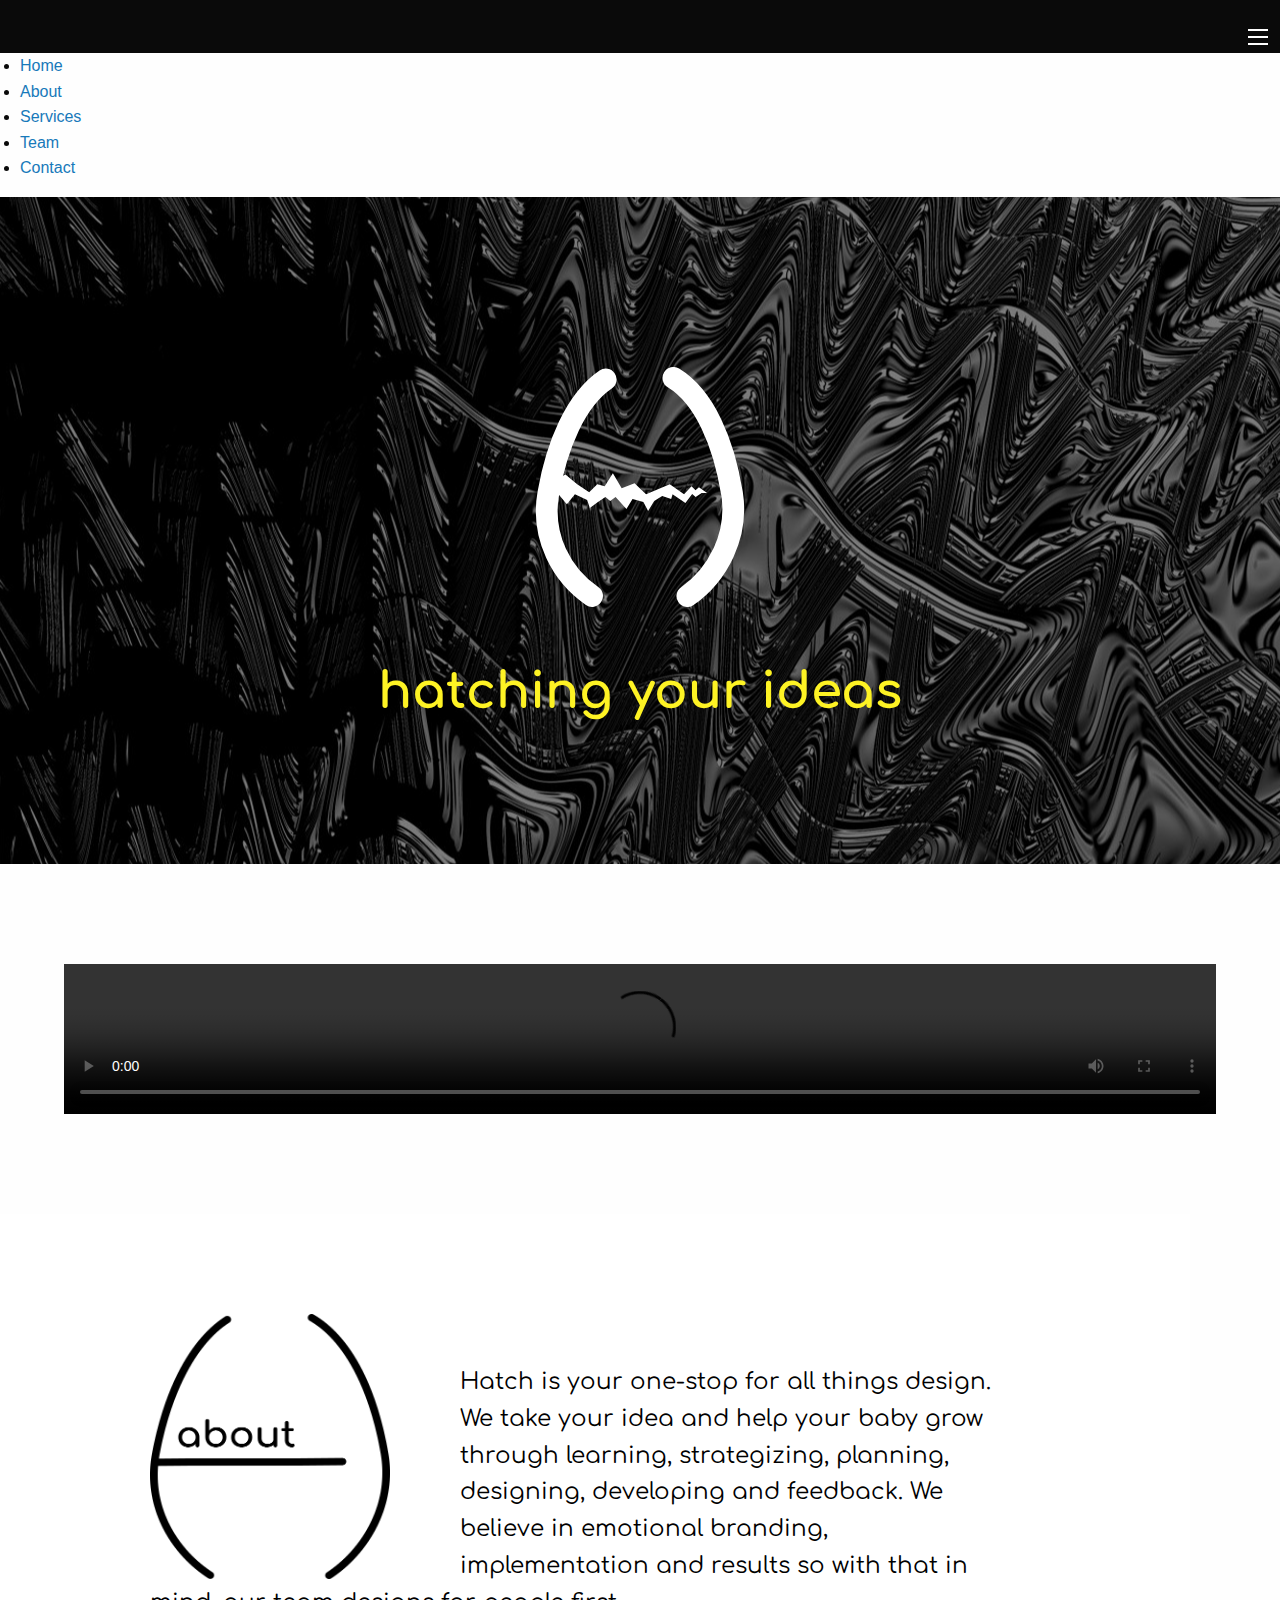
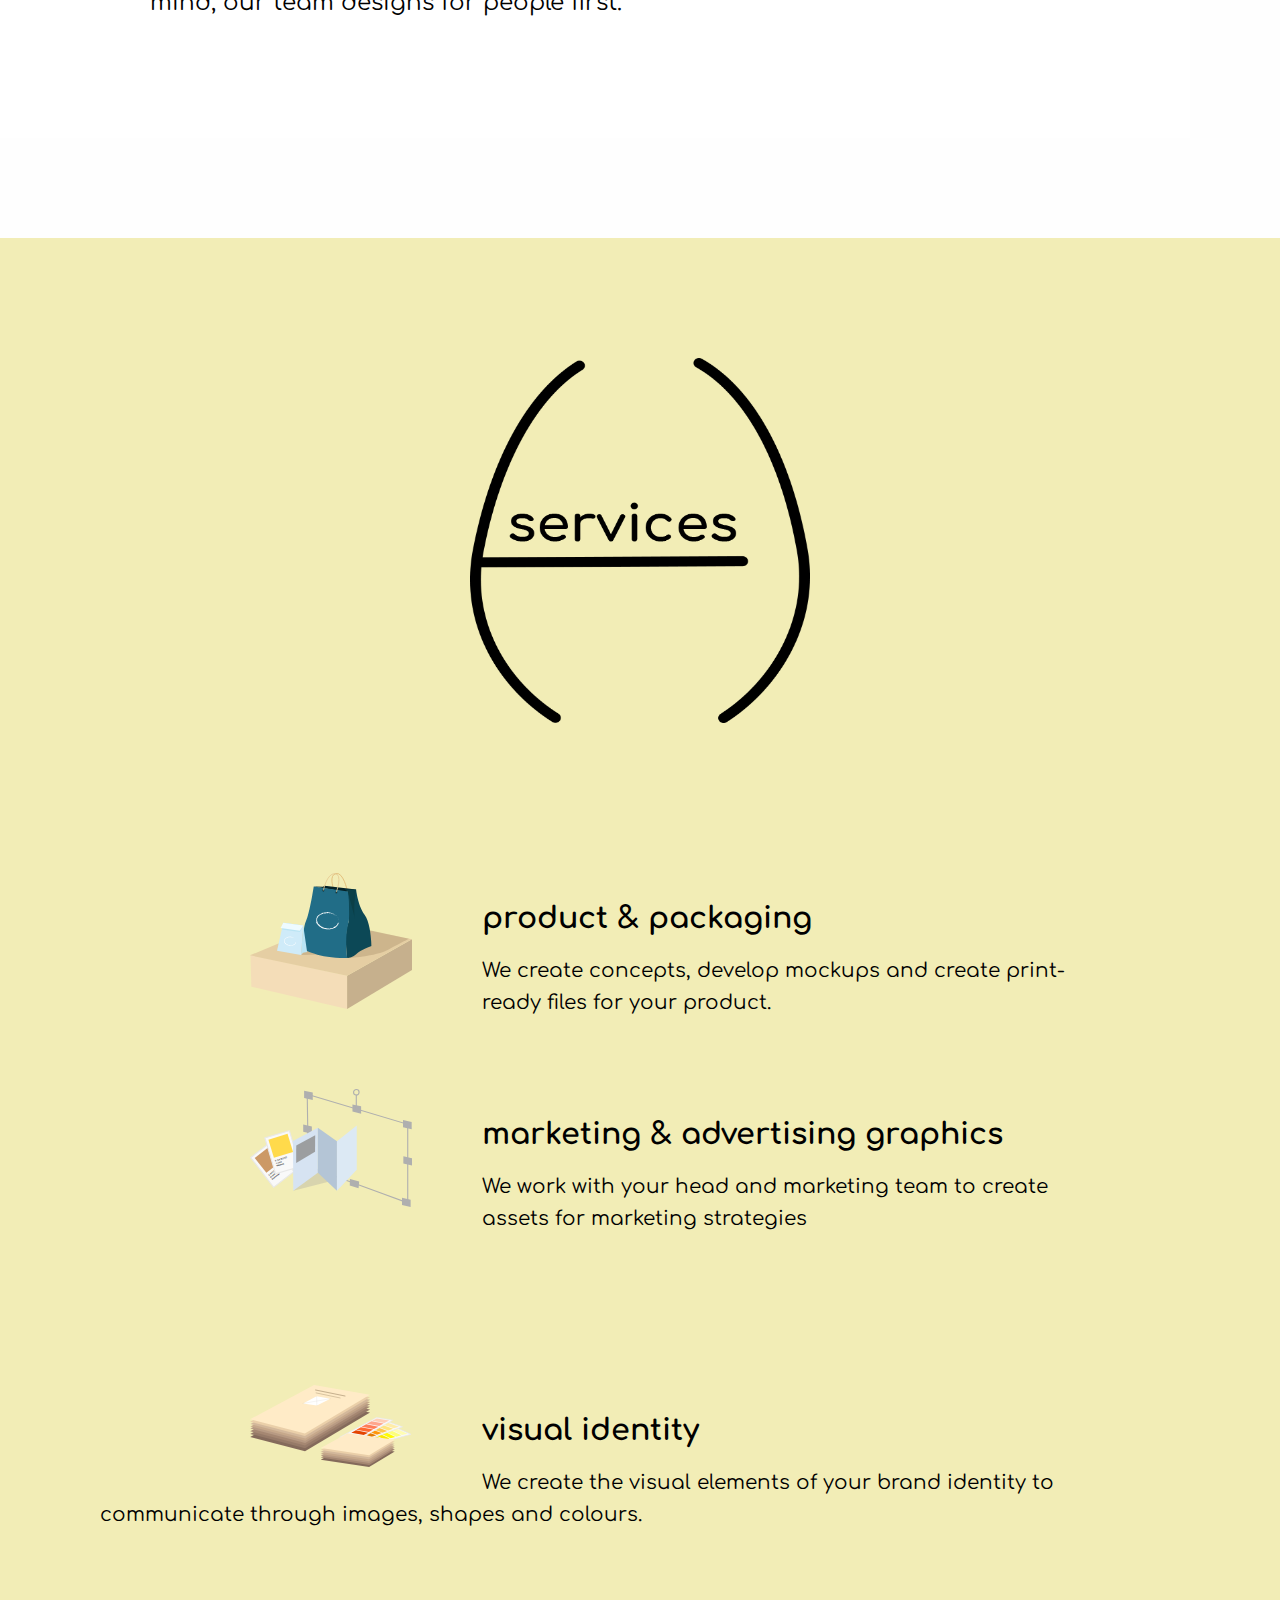
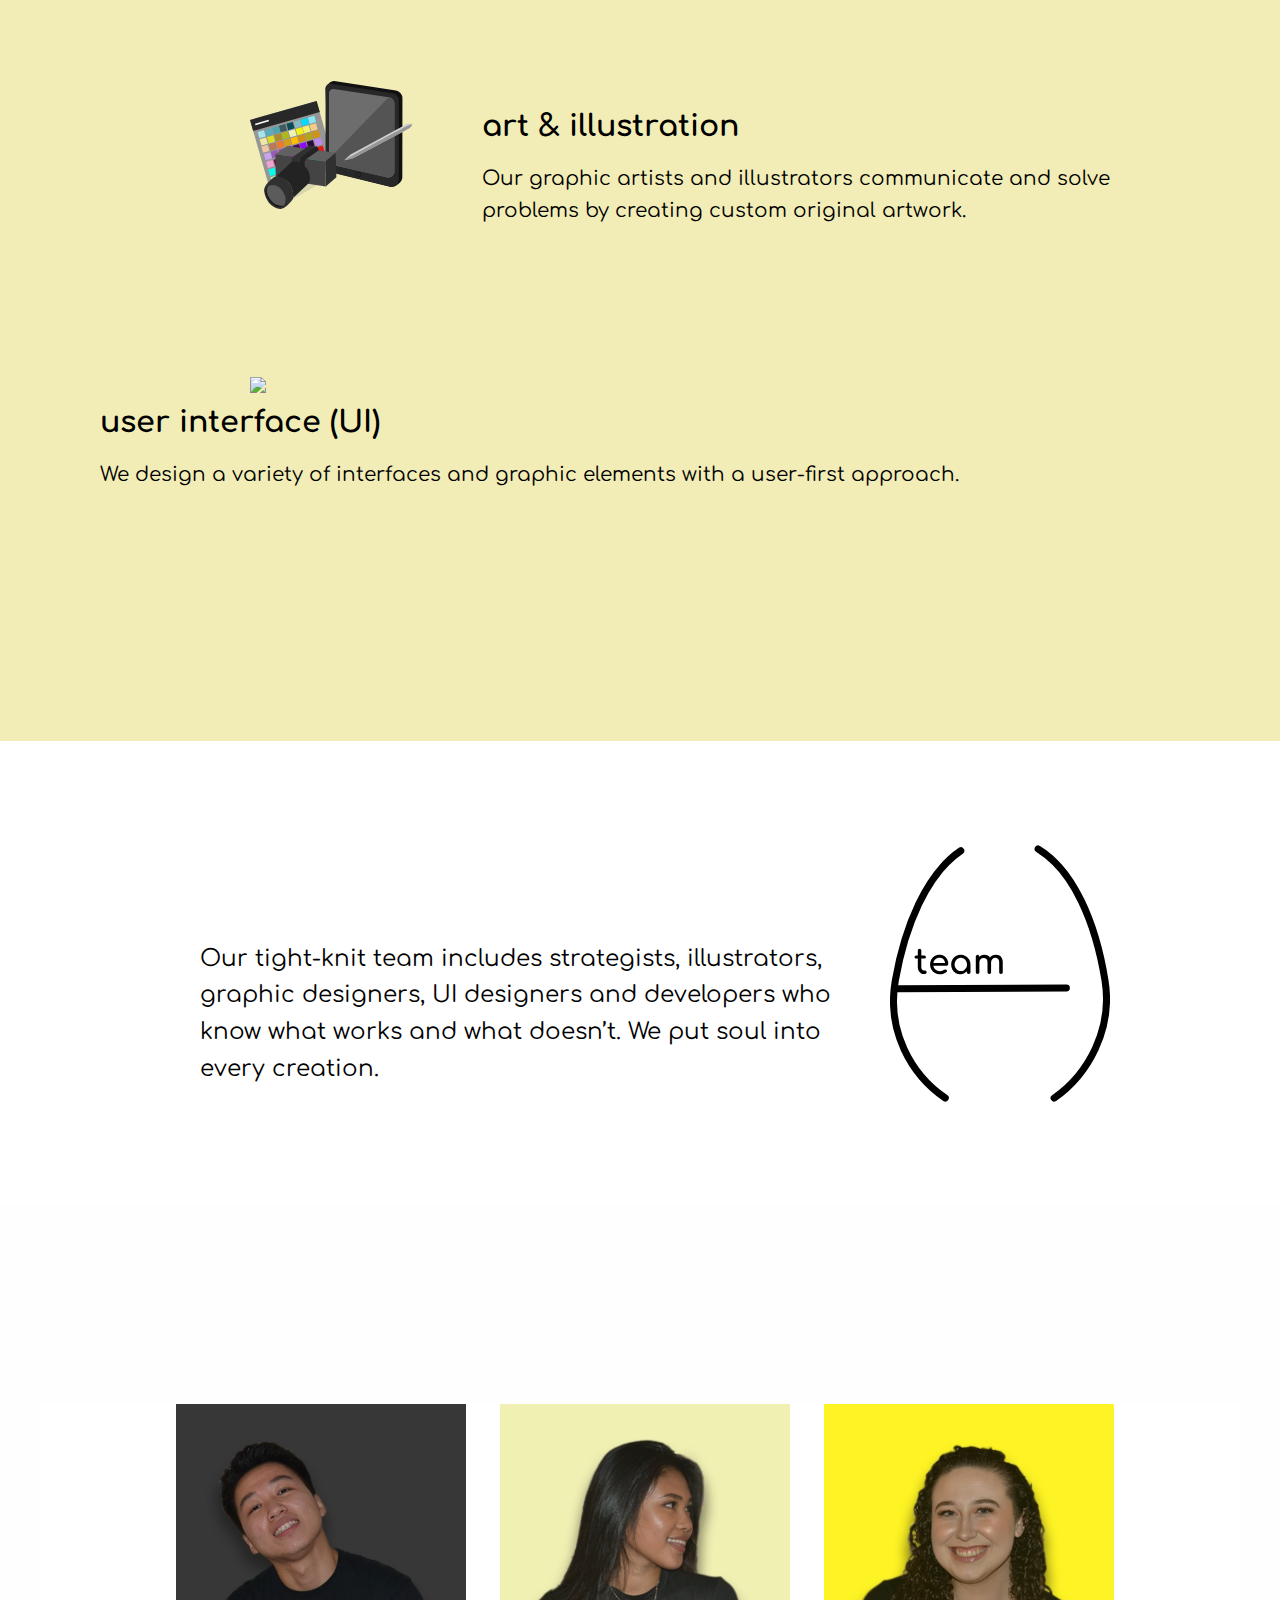
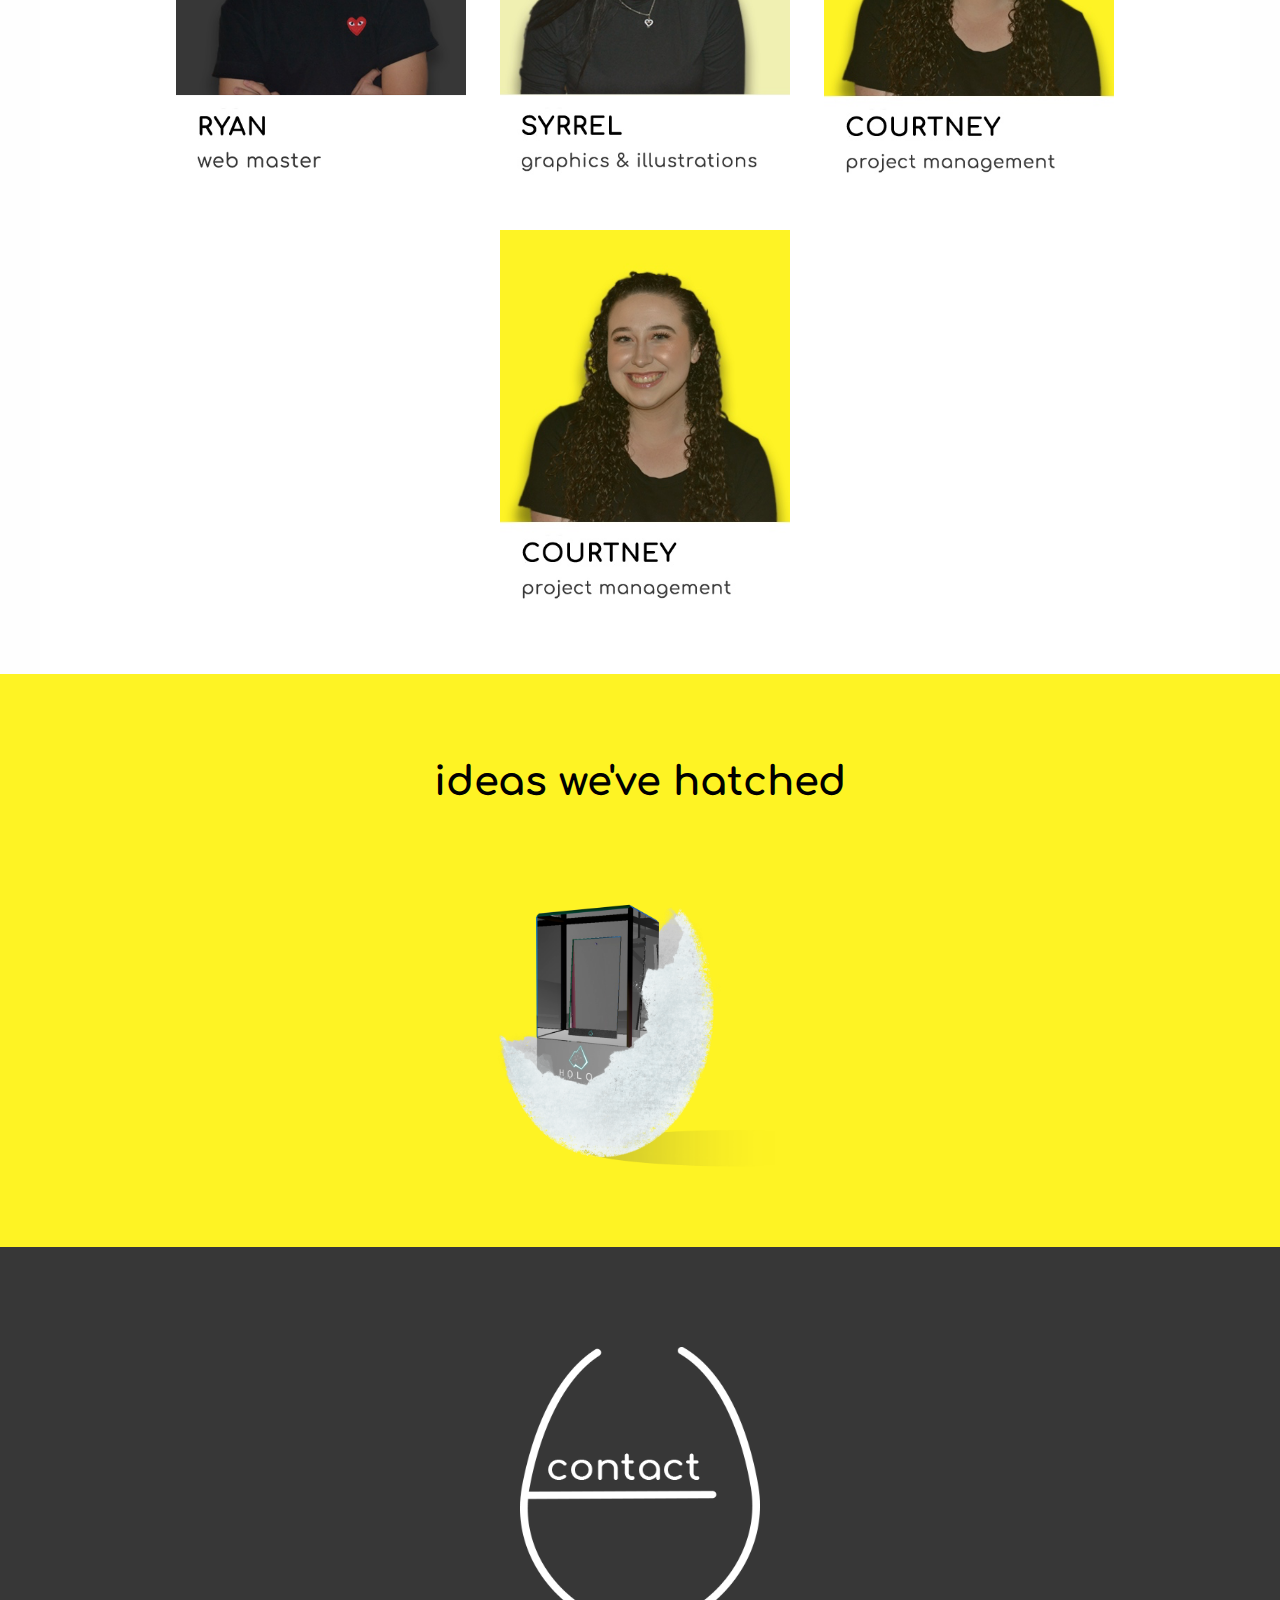
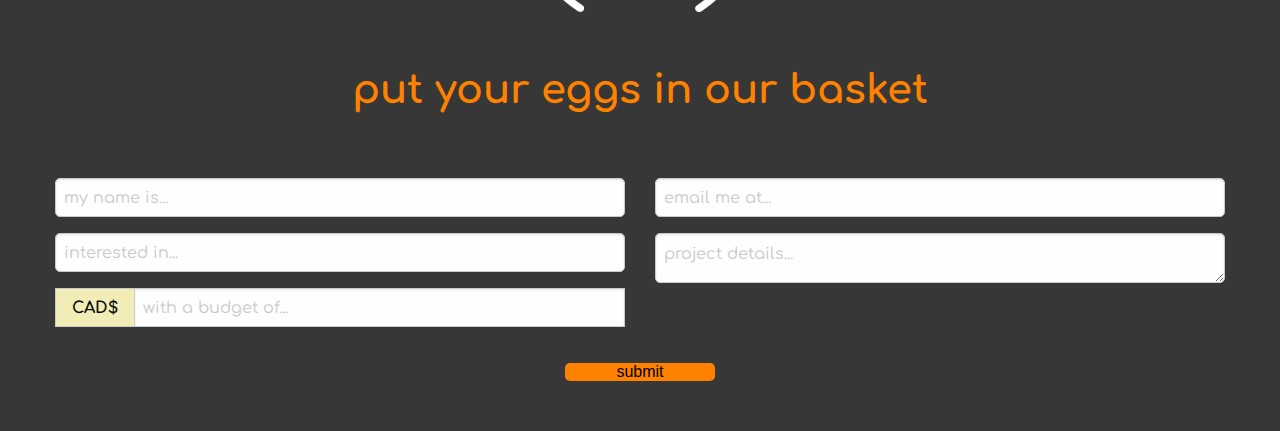
==== commit 9792fdfd: "css updated #1000000" ====
--- a/index.html
+++ b/index.html
@@ -1,231 +1,249 @@
 <!doctype html>
 <html class="no-js" lang="en" dir="ltr">
+
   <head>
     <meta charset="utf-8">
     <meta http-equiv="x-ua-compatible" content="ie=edge">
     <meta name="viewport" content="width=device-width, initial-scale=1.0">
-    <title>Hatch</title>
+    <title>Hatch Creative</title>
     <link rel="stylesheet" href="css/foundation.css">
     <link rel="stylesheet" href="css/main.css">
     <link href="https://fonts.googleapis.com/css?family=Comfortaa&display=swap" rel="stylesheet">
-    <link rel="stylesheet" href="https://www.w3schools.com/w3css/4/w3.css">
   </head>
- 
+
   <body>
-
-    <!-- START HOME-->
-    <div class="row">
-        <h1 class="hide">Home</h1>
-        <div class="headerBar">
-          <nav class="small-12">
+    <h1 class="hide">Hatch</h1>
+      <header id="mainHeader" class="row">
+          <nav class="small-12 large-8 large-push-4 columns">
             <h2 class="hide">Main Navigation</h2>
-            <!--Logo-->
-              <div class="float-left headerLogo">
-                  <img src="img/blockLogo.svg" width="10%" alt="Wollaston Logo" id="wollastonLogo">
+            <div class="title-bar" data-responsive-toggle="main-menu" data-hide-for="large">
+            <div class="title-bar-right">
+              <button class="menu-icon" type="button" data-toggle="main-menu"></button>
+            </div>
+            </div>
+    
+            <div id="main-menu">
+              <ul id="mainNav">
+                <li><a href="#">Home</a></li>
+                <li><a href="#">About</a></li>
+                <li><a href="#">Services</a></li>
+                <li><a href="#">Team</a></li>
+                <li><a href="#">Contact</a></li>
+              </ul>
+          
+            </div>
+          </nav>
+    
+    
+        </header>
+
+     <!--Splash Page-->   
+    <div class="row" id="splashPage">
+      <h2 class="hide">Splash Page</h2>
+      <div class="small-12 medium-12 large-12 columns">
+        <img src="img/whiteLogo.svg" id="logo">
+        <h2>hatching your ideas</h2>
+      </div>  
+    </div>
+
+     <!--About Vid Page--> 
+     <div class="row" id="aboutVid">
+        <div class="small-12 medium-12 large-12 columns">
+            <video  controls>
+          <source src="video/render.mp4" type="video/mp4">
+          </video>
+        </div>  
+     </div>
+
+      <!--About Info Page--> 
+      <div class="row" id="aboutInfo">
+        <div class="small-3 medium-4 large-4 columns" >
+            <img src="img/heading_about.png" alt="About" class="aboutHead">
+        </div>
+
+        <div class="small-9 medium-8 large-8 columns">
+          <p class="aboutText">Hatch is your one-stop for all things design. We take your idea and help your baby grow through learning, strategizing, planning, designing, developing and feedback. We believe in emotional branding, implementation and results so with that in mind, our team designs for people first. </p>
+        </div>
+      
+      </div>
+
+      <!--Service Page--> 
+      <div class="row" id="servPage">
+
+        <div class="small-12 medium-12 large-12 columns product">
+          <img src="img/heading_services.png" class="servHead">
+        </div>
+
+
+        <div class="small-12 medium-12 large-2 columns">
+          <img src="img/icon_product.svg"  width="25%" class="icon">
+          <h3>product &amp; packaging</h3>
+          <p>We create concepts, develop mockups and create print-ready files for your product.</p>
+        </div>
+
+        <div class="small-9 medium-8 large-2 columns product">
+            <img src="img/icon_marketing.svg"  width="25%" class="icon">
+            <h3>marketing &amp; advertising graphics</h3>
+            <p>We work with your head and marketing team to create assets for marketing strategies</p>
+        </div>
+
+        <div class="small-9 medium-8 large-2 columns product">
+            <img src="img/icon_visual.svg"  width="25%" class="icon">
+            <h3>visual identity</h3>
+            <p>We create the visual elements of your brand identity to communicate through images, shapes and colours.</p>
+        </div>
+
+        <div class="small-9 medium-8 large-2 columns product">
+            <img src="img/icon_art.svg"  width="25%" class="icon">
+            <h3>art &amp; illustration</h3>
+            <p>Our graphic artists and illustrators communicate and solve problems by creating custom original artwork.</p>
+        </div>
+
+        <div class="small-9 medium-8 large-2 columns product">
+            <img src="img/icon_ui2.svg"  width="25%" class="icon">
+            <h3>user interface (UI)</h3>
+            <p>We design a variety of interfaces and graphic elements with a user-first approach.</p>
+        </div>
+      </div>
+
+      <!--Team Page--> 
+      <div class="row" id="teamInfo">
+          <div class="small-3 medium-4 large-4 columns">
+              <img src="img/teamHeading.svg" class="teamHead">
               </div>
-          
-              <!--foundations code start-->
-              <div class="title-bar" data-responsive-toggle="main-menu">
-                <div class="title-bar-right">
-                  <button class="menu-icon" type="button" data-toggle="main-menu"></button>
-                </div>
-                <div class="title-bar-title"></div>
+        <div class="small-9 medium-8 large-8 columns" >
+          <p class="teamText">Our tight-knit team includes strategists, illustrators, graphic designers, UI designers and developers who know what works and what doesn’t. We put soul into every creation.</p>
+        </div>
+      </div>
+
+
+        <div class="row" id="teamDesc">
+        <div class="small-12 medium-12 large-12 columns">
+            <img src="img/team_ryan_complete.png" alt="Ryan // Web Master" class="teamImg">
+            <img src="img/team_syrrel_complete.png" alt="Syrrel // Graphics & Illustrations" class="teamImg">
+            <img src="img/team_courtney_complete.png" alt="Courtney // Project Management" class="teamImg">
+            <img src="img/team_courtney_complete.png" alt="Alissar // Product & Branding" class="teamImg">
+        </div>
+      </div>
+
+
+      <!--Portfolio Page--> 
+      <div class="row" id="folioPage">
+        <div class="small-12 medium-12 large-12 columns">
+            <!-- <div class="w3-content w3-display-container">
+
+                <div class="w3-display-container mySlides">
+                  <img src="img/portfolio_featured.png" style="width:100%">
+                  <div class="w3-display-middle w3-large w3-container w3-padding-16 w3-black">
+                    French Alps
+                  </div>
+                </div>
+                
+                <div class="w3-display-container mySlides">
+                  <img src="img/portfolio_apollo.png" style="width:100%">
+                  <div class="w3-display-middle w3-large w3-container w3-padding-16 w3-black">
+                    Northern Lights
+                  </div>
+                </div>
+                
+                <div class="w3-display-container mySlides">
+                  <img src="img/portfolio_rushpup.png" style="width:100%">
+                  <div class="w3-display-middle w3-large w3-container w3-padding-16 w3-black">
+                    Beautiful Mountains
+                  </div>
+                </div>
+                
+                <div class="w3-display-container mySlides">
+                  <img src="img/portfolio_vibe.png" style="width:100%">
+                  <div class="w3-display-middle w3-large w3-container w3-padding-16 w3-black">
+                    The Rain Forest
+                  </div>
+                </div>
+                
+                <div class="w3-display-container mySlides">
+                  <img src="img_mountains.jpg" style="width:100%">
+                  <div class="w3-display-middle w3-large w3-container w3-padding-16 w3-black">
+                    Mountains!
+                  </div>
+                </div>
+                
+                <button class="w3-button w3-display-left w3-black" onclick="plusDivs(-1)">&#10094;</button>
+                <button class="w3-button w3-display-right w3-black" onclick="plusDivs(1)">&#10095;</button>
+                
+                </div> -->
+                
+            <h3>ideas we've hatched</h3>
+            <img src="img/portfolio_featured.png" alt="Featured Project" id="folio1">
+            <!-- <img src="img/portfolio_apollo.png" alt="Featured Project" class="folioOther" class="data-hide-for small">
+            <img src="img/portfolio_rushpup.png" alt="Featured Project" class="folioOther" class="data-hide-for small">
+            <img src="img/portfolio_vibe.png" alt="Featured Project" class="folioOther" class="data-hide-for small"> -->
+        </div>
+      </div>
+
+      <!--Contact Page--> 
+      <div class="row" id="contactPage">
+          <div class="small-12 medium-12 large-12">
+            <img src="img/heading_contact.png" class="contactHead">
+            <h3>put your eggs in our basket</h3>
+          </div>
+
+          <form>
+              <div class="grid-container">
+                <div class="grid-x grid-padding-x">
+                  <div class="small-12 medium-6 large-6 cell">
+                    <label>
+                      <input type="text" placeholder="my name is..." class="radius">
+                    </label>
+                    <label>
+                        <input type="text" placeholder="interested in..." class="radius">
+                      </label>
+                      <div class="input-group">
+                          <span class="input-group-label">CAD$</span>
+                          <input class="input-group-field" type="number" placeholder="with a budget of...">
+                        </div>
+                  </div>
+
+
+                  <div class="small-12 medium-6 large-6 cell">
+                    <label>
+                      <input type="email" placeholder="email me at..." class="radius">
+                    </label>
+                    <label>
+                        <textarea placeholder="project details..." class="radius"></textarea>
+                      </label>
+                  </div>
+                 <div class="input-group-button">
+                      <input type="submit" class="button" value="submit">
+                </div>
               </div>
-
-              <!-- NAV MENU -->
-            <div id="main-menu">
-                <ul id="menu">
-                  <li><a href="#">HOME</a></li>
-                  <li><a href="#">ABOUT</a></li>
-                  <li><a href="#">TEAM</a></li>
-                  <li><a href="#">PORTFOLIO</a></li>
-                  <li><a href="#">CONTACT</a></li>
-                </ul>
-              </div>
-            </nav>
-            <!--CLOSE NAV MENU-->
-      </div>
-    </div>
-
-      <!-- SPLASH PAGE -->
-      <div class="row" id="homebg">
-        <div class="small-12 medium-12 large-12 columns">
-          <h2 class="hide">Splash Page</h2>
-          <img src="img/logo.png" class="splashLogo" alt="Logo">
-          <h2>hatching your ideas</h2>
-      </div>
-    </div>
-
-    
-    <div class="crossfade">
-        <figure></figure>
-        <figure></figure>
-        <figure></figure>
-        <figure></figure>
-        <figure></figure>
-      </div>
-      
-
-      <!-- END HOME-->
-
-
-      <!-- START ABOUT-->
-      <div class="row" id="about-video"> <!--video-->
-          <h2 class="hide">About</h2>
-
-          <div class="small-12 medium-12 large-12 columns">
-          <video autostart="false" width="340" controls>
-          <source src="video/render.mp4" type="video/mp4">
-        </video>
-      </div>
-      
-        <div class="row" id="about-info"> <!--info-->
-            <div class="small-9 small-offset-3 medium-8 medium-offset-4 large-8 large-offset-4 columns"></div>
-
-        <img src="img/aboutHeading.svg">
-        <p>Hatch is your one-stop for all things design. We take your idea and help your baby grow through learning, strategizing, planning, designing, developing and feedback. We believe in emotional branding, implementation and results so with that in mind, our team designs for people first.</p>
-      </div>
-       <!-- END ABOUT-->
-
-
-
-    <!-- START SERVICES-->
-      <div class="row" id="services">
-          <h2 class="hide">Services</h2>
-          
-          <img src="img/servHeading.svg">
-            <div class="servCont">
-              <img src="img/icon_product.svg" alt="Product Packaging Image">
-              <h5>product packaging</h5>
-              <p>We create concepts, develop mockups and create print-ready files for your product.</p>
-            </div>
-            <div class="servCont">
-              <img src="img/icon_marketing.svg" alt="Marketing and Advertising Image">
-              <h5>marketing and advertising graphics</h5>
-              <p>We work with your head and marketing team to create assets for marketing strategies.
-                (e.g. infographics, marketing templates, digital content)
-                </p>
-            </div>
-            <div class="servCont">
-              <img src="img/icon_visual.svg" alt="Visual Identity Image">
-              <h5>visual identity</h5>
-              <p>We create the visual elements of your brand identity to communicate through images, shapes and colour.
-                (e.g. logos, typography, brand guides)               
-              </p>
-            </div>
-            <div class="servCont">
-              <img src="img/icon_art.svg" alt="Art and Illustration Image">
-              <h5>art and illustration</h5>
-              <p>Our graphic artists and illustrators communicate and solve problems by creating custom original artwork.
-                (e.g. t-shirt design, motion graphics, stock images)                              
-              </p>
-            </div>
-            <div class="servCont">
-              <img src="img/icon_ui2.svg" alt="User Interface Image">
-              <h5>user interface (UI)</h5>
-              <p>We design a variety of interfaces and graphic elements with a user-first approach.
-                (e.g. web design, theme design, app design)                             
-              </p>
-            </div>
-      </div>
-<!-- END SERVICES-->
-
-<!-- START TEAM-->
-      <div class="row" id="team">
-          <h2 class="hide">Team Section</h2>
-          <img src="img/teamHeading.svg">
-          <p>Our tight-knit team includes strategists, illustrators, graphic designers, UI designers and developers who know what works and what doesn’t. We put soul into every creation. Interested in working with us? Feel free to drop us a line.                             
-          </p>
-      </div>
-
-      <section class="clearfix" id="pantoneCards">
-      <div class="img_container" id="p2">
-        <h2 class="hide">Pantone 2</h2>
-        <div class="w3-dropdown-hover">
-          <img src="img/team_ryan.png" alt="Ryan">
-          <div class="pantoneBox">
-            <h3>PANTONE</h3>
-            <h4>447 C</h4>
+           </form>
+      </div>
+
+      <!-- <footer>
+        <div class="row" id="footer">
+          <div class="small "></div>
+
+
+                <img src="img/socialFB.png" alt="Facebook">
+                <img src="img/socialTwitter.png" alt="Twitter">
+                <img src="img/socialIG.png" alt="Instagram">
+            </div>
+                <p class="address">130 Dundas St,  London, ON N6A 1G2</p>
+                <p class="email"> hatchcreative@info.com</p>
+                <p class="number">(519) 000-0000</p>>
+            </div>
+              <p class="copyright"> © 2019 Hatch Creative. All Rights Reserved.</p>
+            </div>
           </div>
-          <div class="w3-dropdown-content w3-bar-block">
-            <h3>Ryan - Web Master</h3>
-            <p>Ryan is a creative web developer at Hatch. With 3+ years of experience in designing and developing user interfaces, debugging, and testing. Ryan is a logical and dedicated developer who enjoys learning new languages, technologies, and frameworks. The satisfaction of solving problems is what drives him to be a better programmer. A designer background helps him to cooperate with the graphic and ui designers in order to make everything come true.
-              <br>WE LOVE Gordon Ramsay’s Kitchen Nightmares.
-            </p>
-          </div>
-        </div>
-      </div>
-
-      <div class="img_container" id="p4">
-        <h2 class="hide">Pantone 4</h2>
-        <div class="w3-dropdown-hover">
-          <img src="img/team_" alt="Alissar">
-          <div class="pantoneBox">
-            <h3>PANTONE</h3>
-            <h4>7499 C</h4>
-          </div>
-          <div class="w3-dropdown-content w3-bar-block">
-            <h3>Alissar</h3>
-            <p></p>
-          </div>
-        </div>
-      </div>
-
-      <div class="img_container" id="p1">
-        <h2 class="hide">Pantone 1</h2>
-        <div class="w3-dropdown-hover">
-          <img src="img/team_syrrel.png" alt="Syrrel">
-          <div class="pantoneBox">
-            <h3>PANTONE</h3>
-            <h4>101 C</h4>
-          </div>
-          <div class="w3-dropdown-content w3-bar-block">
-            <h3>Syrrel - Graphics & Illustration</h3>
-            <p>Syrrel Cabiling is a Graphic Designer and Illustrator at Hatch. She is devoted to making everything aesthetically pleasing and applies her design thinking and strategies to align your users and customers to your business. Along with her team, she’ll make sure that thoughtfulness, originality, and attention to detail are the basis of every aspect that she designs. 
-            <br>In her spare time, you can find her playing video games or binge-watching Gordon Ramsay’s Kitchen Nightmares and 90 Days Fiance.
-          </p>
-          </div>
-        </div>
-      </div>
-
-      <div class="img_container" id="p3">
-        <h2 class="hide">Pantone 3</h2>
-        <div class="w3-dropdown-hover">
-          <img src="img/team_courtney.png" alt="Courtney">
-          <div class="pantoneBox">
-            <h3>PANTONE</h3>
-            <h4>144 C</h4>
-          </div>
-          <div class="w3-dropdown-content w3-bar-block">
-            <h3>Courtney - Project Management</h3>
-            <p>Courtney is the project manager at Hatch. She is dedicated to making sure things are always running smoothly and according to schedule. With a background in graphic design and website development, she understands the industry and the best way to integrate new clients into it. When she’s not organizing projects, you can find her curating a new music playlist for the week; which usually features Kehlani.
-            </p>
-          </div>
-        </div>
-      </div>
-    </section>
-      <!-- END TEAM -->
-
-      <div class="row" id="portfolio">
-          <h2>ideas we've hatched</h2>
-      </div>
-
-      <div class="row" id="contact">
-          <img src="img/contHeading.svg">
-          <h2>put your eggs in our basket</h2>
-      </div>
-
-
-
-
-      <footer class="row">
-        
-
-      </footer>
-
+        </div>
+        </footer> -->
+
+    
+  </body>
+    <script src="js/main.js"></script>
+    <script src="https://maps.googleapis.com/maps/api/js?key=AIzaSyAdZsXY7UrvX2Q0OyWVhUGlRzNH2TQBpNs&callback=ourMap"
+  type="text/javascript"></script>
     <script src="js/vendor/jquery.js"></script>
     <script src="js/vendor/what-input.js"></script>
     <script src="js/vendor/foundation.js"></script>
-    <script src="js/app.js"></script>
-  </body>
-</html>
+</html>--- a/css/main.css
+++ b/css/main.css
@@ -7,7 +7,8 @@
     color: black;
 }
 
-/*
+/* HOME */
+
 .headerBar {
     background-color: none;
 }
@@ -26,280 +27,567 @@
     background-color: none !important; 
 }
 
-#homebg {
+/*  HOME - SPLASH SECTION */
+
+#splashPage {
     background: url(../img/bckgrnd_img.png) no-repeat center;
     min-height: 667px;
-    max-height: 1080px;
-    display: flexbox;
     text-align: center;
-}
-
-
-.splashLogo {
-    display: inline-block;
-    margin: auto;
-    padding-top: 77px;
-    padding-bottom: 35px;
-    align-content: center;
-}
-
-#homebg h2 {
+    height: 100%;
+}
+
+#splashPage h2 {
+    color: #fef324;
+    font-weight: bold;
+}
+
+#logo {
+    margin-bottom: 50px;
+}
+
+
+/*  ABOUT */
+
+/*  ABOUT - VIDEO */
+video {
+    width: 75%;
+    margin: 0 auto;
+    display: block;
+}
+
+/*  ABOUT - INFO */
+#aboutInfo {
+   background-color: white;
+}
+
+.aboutHead {
+    float: left;
+}
+
+
+/*  SERVICES */
+#servPage {
+   background-color: #f2edb6;
+}
+
+.servHead {
+    margin: 0 auto;
+    display: block;
+}
+
+/*  TEAM */
+#teamInfo {
+    background: white;
+}
+
+#teamDesc {
+    background: white;
+}
+
+.teamHead {
+    float: right;
+}
+
+/*  PORTFOLIO */
+#folioPage {
+    background: #fef324;
+}
+
+#folioPage h3 {
     text-align: center;
-    color: #fef324;
-    font-size: 72px;
-}
-
-#about {
-    min-height: 402px;
-    background-color: white;
+    font-weight: bold;
+}
+
+.mySlides {
+    display:none;
+}
+
+/*  CONTACT */
+#contactPage {
+    background-color: #373737;
+}
+
+.contactHead {
+    margin: 0 auto;
+    display: block;
+}
+
+#contactPage h3 {
+    color: #ff8100;
     text-align: center;
-    margin-left: 20px;
-    margin-right: 20px;
-}
-
-#about p {
-    text-align: left;
-    font-size: 10px;
-    padding-top: 20px;
-}
-
-#about img {
-    width: 84px;
-    margin: auto;
-    float: left;
-    margin-right: 20px;
-    padding-top: 20px;
-}
-
-#about video {
-    margin: auto;
-    padding: 50px 20px 20px 20px;
-    align-items: center;
-}
-
-#services {
-    min-height: 649px;
-    background-color:#f1f0b3;
+    font-weight: bold;
+}
+
+/*  CONTACT - FORM */
+form {
+    padding: 20px;
+}
+
+label {
+    font-family: 'Comfortaa', cursive;
+}
+
+.input-group-label {
+    background-color: #f2edb6;
+    font-family: 'Comfortaa', cursive;
+    font-weight: bold;
+}
+
+.input-group-field {
+    font-family: 'Comfortaa', cursive;
+}
+
+.input-group-button {
+    margin: 0 auto;
+}
+
+.button {
+    background-color: #ff8100;
+    color: black;
+}
+
+
+/* FOOTER */
+footer {
+    background: black;
+    width: 100%;
+}
+
+
+
+/* mobile */
+@media screen and (max-width: 39.9375em) {
+    #logo {
+        width: 130px;
+        height: 140px;
+        margin-top: 200px;
+    }
+    #splashPage h2 {
+        font-size: 25px;
+    }
+    video {
+        margin-top: 50px;
+        margin-bottom: 50px;
+    }
+    .aboutHead {
+        width: 100px;
+        height: 115px;
+        margin-left: 20px;
+        margin-right: 30px;
+    }
+    .aboutText {
+        font-size: 9px;
+        margin-right: 20px;
+        padding-top: 10px;
+    }
+    #aboutInfo {
+        margin-bottom: 50px;
+    }
+
+    #servPage {
+        padding-top: 30px;
+        padding-left: 20px;
+        padding-right: 20px;
+        padding-bottom: 5px;
+    }
+    .servHead {
+        width: 100xpx;
+        height: 115px;
+        margin-bottom: 40px;
+    }
+    .icon {
+        width: 20%;
+        float: left;
+        margin-right: 20px;
+    }
+    #servPage h3 {
+        font-size: 12px;
+        font-weight: bold;
+    }
+    #servPage p {
+        font-size: 10px;
+        margin-bottom: 50px;
+    }
+
+    #teamInfo {
+        padding: 20px;
+        padding-top: 30px;
+        margin-bottom: 40px;
+    }
+
+    .teamHead {
+        width: 100px;
+        height: 115px;
+        margin-left: 25px;
+    }
+    .teamText {
+        font-size: 9px;
+        padding-top: 30px;
+    }
+
+    #teamDesc {
+        border-style: none;
+        margin-bottom: 20px;
+        text-align: center;
+    }
+
+    .teamImg {
+        width: 150px;
+        padding-bottom: 30px;
+        padding-right: 15px;
+    }
+
+    #folioPage {
+        height: 330px;
+        padding-top: 30px;
+    }
+
+    #folioPage h3 {
+        font-size: 20px;
+    }
+
+    #folio1 {
+        width: 200px;
+        margin: 0 auto;
+        display: block; 
+        padding-bottom: 100px;
+    }
+
+    #contactPage {
+        padding: 20px;
+        padding-top: 30px;
+    }
+    .contactHead {
+        width: 100px;
+        height: 115px;
+        margin-bottom: 25px;
+    }
+    #contactPage h3 {
+        color: #ff8100;
+        text-align: center;
+        margin-bottom: 40px;
+    }
+    .radius {
+        border-radius: 5px;
+    }
+    .input-group-button {
+        padding: 10px;
+        margin-top: 10px;
+        font-size: 15px;
+    }
+    .button {
+        border-radius: 5px;
+        margin: 0 auto;
+        font-size: 15px;
+        width: 150px;
+    }
+}
+
+/* tablet */
+@media screen and (min-width: 40em) {
+    #logo {
+        width: 230px;
+        height: 240px;
+        margin-top: 170px;
+    }
+    #splashPage h2 {
+        font-size: 40px;
+    }
+    video {
+        margin-top: 50px;
+        margin-bottom: 50px;
+        width: 80%;
+    }
+
+    .aboutHead {
+        width: 200px;
+        height: 215px;
+        margin-right: 30px;
+    }
+    .aboutText {
+        font-size: 15px;
+        padding-top: 50px;
+    }
+    #aboutInfo {
+        padding: 30px;
+        margin-bottom: 50px;
+    }
+
+    #servPage {
+        padding: 30px;
+    }
+    .servHead {
+        width: 200xpx;
+        height: 215px;
+        margin-bottom: 60px;
+        margin-top: 20px; 
+    }
+    .icon {
+        width: 20%;
+        float: left;
+        margin-right: 30px;
+    }
+    #servPage h3 {
+        font-size: 16px;
+        font-weight: bold;
+        padding-top: 10px;
+    }
+    #servPage p {
+        font-size: 13px;
+        margin-bottom: 70px;
+
+    }
+    
+    #teamInfo {
+        padding: 30px;
+        margin-bottom: 80px;
+    }
+
+    .teamHead {
+        width: 200px;
+        height: 215px;
+        margin-left: 15px;
+    }
+    .teamText {
+        font-size: 15px;
+        padding-top: 70px;
+    }
+
+    #teamDesc {
+        margin-left: 40px;
+        margin-right: 40px;
+        text-align: center;
+    }
+
+    .teamImg {
+        width: 150px;
+        padding-right: 10px;
+    }
+
+    #folioPage {
+        padding-top: 50px;
+    }
+    #folio1 {
+        width: 300px;
+        margin: 0 auto;
+        display: block; 
+    }
+
+    #contactPage {
+        padding: 20px;
+        padding-top: 30px;
+    }
+    .contactHead {
+        width: 200px;
+        height: 215px;
+        margin-bottom: 30px;
+        margin-top: 30px;
+    }
+    #contactPage h3 {
+        color: #ff8100;
+        text-align: center;
+        margin-bottom: 40px;
+    }
+    .radius {
+        border-radius: 5px;
+    }
+    .input-group-button {
+        padding: 10px;
+        margin-top: 10px;
+        font-size: 15px;
+    }
+    .button {
+        border-radius: 5px;
+        margin: 0 auto;
+        width: 150px;
+    }
+ }
+
+ @media screen and (min-width: 40em) {
+    #aboutInfo {
+        margin-bottom: 100px;
+    }
+
+    .aboutText {
+        font-size: 17px;
+    }
+
+    .icon {
+        width: 15%;
+        float: left;
+        margin-right: 40px;
+    }
+    #servPage {
+        padding: 40px;
+        padding-bottom: 60px;
+    }
+
+    #servPage h3 {
+        padding-top: 30px;
+        font-size: 20px;
+    }
+
+    #servPage p {
+        font-size: 15px;
+        margin-bottom: 70px;
+    }
+
+    .teamText {
+        font-size: 17px;
+        padding-left: 20px;
+    }
+
+    .teamHead {
+        padding-left: 20px;
+    }
+
+    #teamDesc {
+        height: 870px;
+    }
+}
+
+@media screen and (min-width: 50em) {
+    .aboutHead {
+        margin-left: 50px;
+        margin-right: 70px;
+        width: 240px;
+        height: 265px;
+    }
+
+    #aboutInfo {
+        margin-right: 90px;
+    }
+
+    .aboutText {
+        font-size: 19px;
+    }
+
+    .servHead {
+        width: 240px;
+        height: 265px;
+    }
+    
+
+    .icon {
+        margin-left: 150px;
+        margin-right: 70px;
+    }
+
+    .product {
+        margin-bottom: 150px;
+    }
+    
+
+    #servPage h3 {
+        font-size: 25px;
+        font-weight: bold;
+        padding-top: 25px;
+
+    }
+
+    #servPage p {
+        font-size: 20px;
+        padding-right: 70px;
+
+    }
+    
+    #teamInfo {
+        padding-top: 70px;
+        margin-bottom: 200px;
+    }
+
+    .teamHead {
+        width: 240px;
+        height: 265px;
+        margin-right: 70px;
+    }
+
+    .teamText {
+        font-size: 20px;
+        padding-left: 100px;
+        padding-right: 70px;
+        padding-top: 100px;
+    }
+
+    #teamDesc {
     text-align: center;
-    padding-bottom: 36px; 
-}
-
-#services img {
-    width: 84px; 
-    margin-top: 24px;
-}
-
-.servCont {
-    display: inline-block;
-    text-align: center;
-}
-
-.servCont img {
-    width: 20%;
-    float: left;
-    padding-top: 10px;
-    margin-left: 20px;
-    margin-right: 20px;
-}
-
-.servCont p {
-    text-align: left;
-    font-size: 10px;
-    margin-right: 20px;
-    display: block;
-    overflow: hidden;
-}
-
-.servCont h5 {
-    text-align: left;
-    margin-top: 40px;
-    margin-bottom: 15px;
-    font-size: 12px;
-}
-
-
-#team {
-    min-height: 534px;
-    background-color: white;
-    margin: 20px;
-}
-
-#team img {
-    width: 84px;
-    margin: auto;
-    float: right;
-    padding-top: 20px;
-    margin-left: 10px;
-}
-
-#team p {
-    text-align: left;
-    font-size: 10px;
-    padding-top: 20px;
-}
-
-#portfolio {
-    min-height: 350px;
-    background-color: #fef324;
-}
-
-#portfolio h2 {
-    font-size: 16px;
-    text-align: center;
-}
-
-#contact {
-    min-height: 599px;
-    background: url(../img/imgbg.jpg) no-repeat;
-}
-
-#contact img {
-    width: 87px;
-}
-
-#contact h2 {
-    color: #ff8100;
-    font-size: 16px;
-    text-align: center;
-}
-
-
-footer {
-    max-height: 100px;
-    background-color: black;
-}
-
-*/
-
-
-/* SLIDESHOW */
-
-.crossfade > figure {
-      animation: imageAnimation 30s linear infinite 0s;
-      backface-visibility: hidden;
-      background-size: cover;
-      background-position: center;
-      color: transparent;
-      height: 100%;
-      left: 0px;
-      opacity: 0;
-      position: absolute;
-      top: 0px;
-      width: 100%;
-      z-index: 0;
-    
-    }
-    
-    .crossfade > figure:nth-child(1) { background-image: url('../img/bckgrnd_img.png'); }
-.crossfade > figure:nth-child(2) {
-  animation-delay: 6s;
-  background-image: url('../img/bckgrnd_img1.png');;
-}
-.crossfade > figure:nth-child(3) {
-  animation-delay: 12s;
-  background-image: url('../img/bckgrnd_img2.png');;
-}
-.crossfade > figure:nth-child(4) {
-  animation-delay: 18s;
-  background-image: url('../img/bckgrnd_img3.png');;
-}
-.crossfade > figure:nth-child(5) {
-  animation-delay: 24s;
-  background-image: url('../img/bckgrnd_img4.png');;
-}
-
-@keyframes
-imageAnimation {  0% {
- animation-timing-function: ease-in;
- opacity: 0;
-}
- 8% {
- animation-timing-function: ease-out;
- opacity: 1;
-}
- 17% {
- opacity: 1
- }
- 25% {
- opacity: 0
- }
- 100% {
- opacity: 0
-}
-}
-
-
-/*   TEAM CSS  */
-
-#p1 {
-    background-color: #ffed40;
-    opacity: 1.0;
-  filter: alpha(opacity=50);
-  width:20%;
-}
-
-#p1 img {opacity: 0;
-    filter: alpha(opacity=50);
-}
-
-#p1 img:hover {
-    opacity: 1.0;
-    filter: alpha(opacity=100);
-}
-
-.pantoneBox {
-    background-color: white;
-    padding-top: 5px;
-    padding-bottom: 5px;
-}
-
-#p2 {
-    background-color: #373737;
-    opacity: 1.0;
-  filter: alpha(opacity=50);
-  width:20%;
-}
-
-#p2 img {
-    opacity: 0;
-    filter: alpha(opacity=50);
-}
-
-#p2 img:hover {
-    opacity: 1.0;
-    filter: alpha(opacity=100);
-}
-
-#p3 {
-    background-color: #F28907;
-    opacity: 1.0;
-  filter: alpha(opacity=50);
-  width:20%;
-}
-
-#p3 img {opacity: 0;
-    filter: alpha(opacity=50);
-}
-
-#p3 img:hover {
-    opacity: 1.0;
-    filter: alpha(opacity=100);
-}
-
-#p4 {
-    background-color: #F2ed86;
-    opacity: 1.0;
-  filter: alpha(opacity=50);
-  width:20%;
-}
-
-#p4 img {opacity: 0;
-    filter: alpha(opacity=50);
-}
-
-#p4 img:hover {
-    opacity: 1.0;
-    filter: alpha(opacity=100);
-}
-
-
+    }
+
+    .teamImg {
+       text-align: center;
+        width: 300px;
+        margin-left: 20px;
+        padding-bottom: 40px;
+    }
+
+    #folioPage h3 {
+        font-size: 35px;
+        margin-top: 30px;
+    }
+    .contactHead {
+        width: 240px;
+        height: 265px;
+        margin-top: 70px;
+    }
+
+    #contactPage h3 {
+        font-size: 35px;
+    }
+}
+
+@media screen and (min-width: 64em) {
+    #splashPage h2 {
+        font-size: 50px;
+    }
+
+    video {
+        width: 90%;
+        margin-top: 100px;
+        margin-bottom: 100px;
+    }
+
+    #aboutInfo {
+        padding: 100px;
+    }
+    .aboutText {
+        padding-top: 50px;
+        font-size: 23px;
+        padding-right: 70px;
+        padding-left: 50px;
+    }
+
+    #servPage {
+        padding: 100px;
+    }
+
+    .servHead {
+        width: 340px;
+        height: 365px;
+    }
+
+    #servPage h3 {
+        font-size: 30px;
+        margin-bottom: 15px;
+    }
+
+    #teamInfo {
+        padding: 100px;
+    }
+
+    .teamText {
+        font-size: 23px;
+        padding-left: 100px;
+    }
+
+    #folioPage h3 {
+        font-size: 40px;
+    }
+
+    .contactHead {
+        margin-bottom: 50px;
+    }
+
+    #contactPage h3 {
+       font-size: 40px; 
+    }
+}
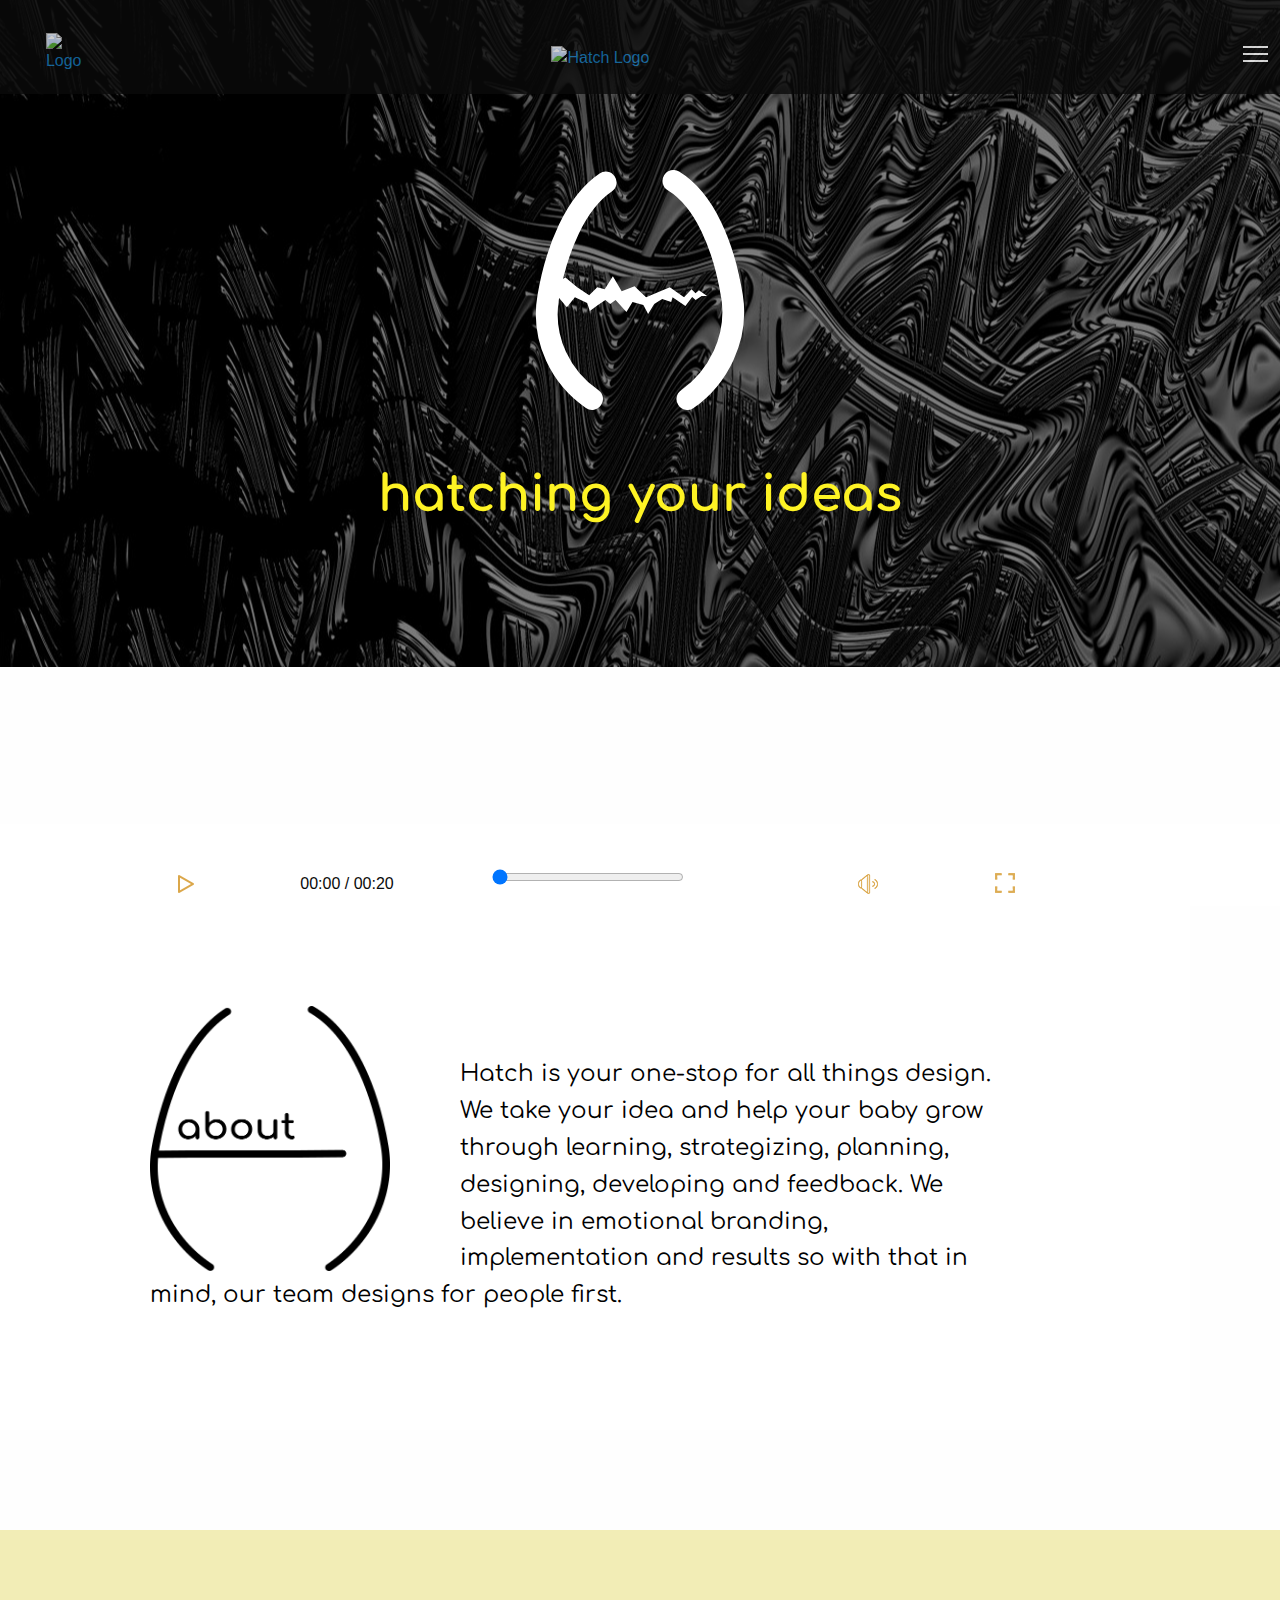
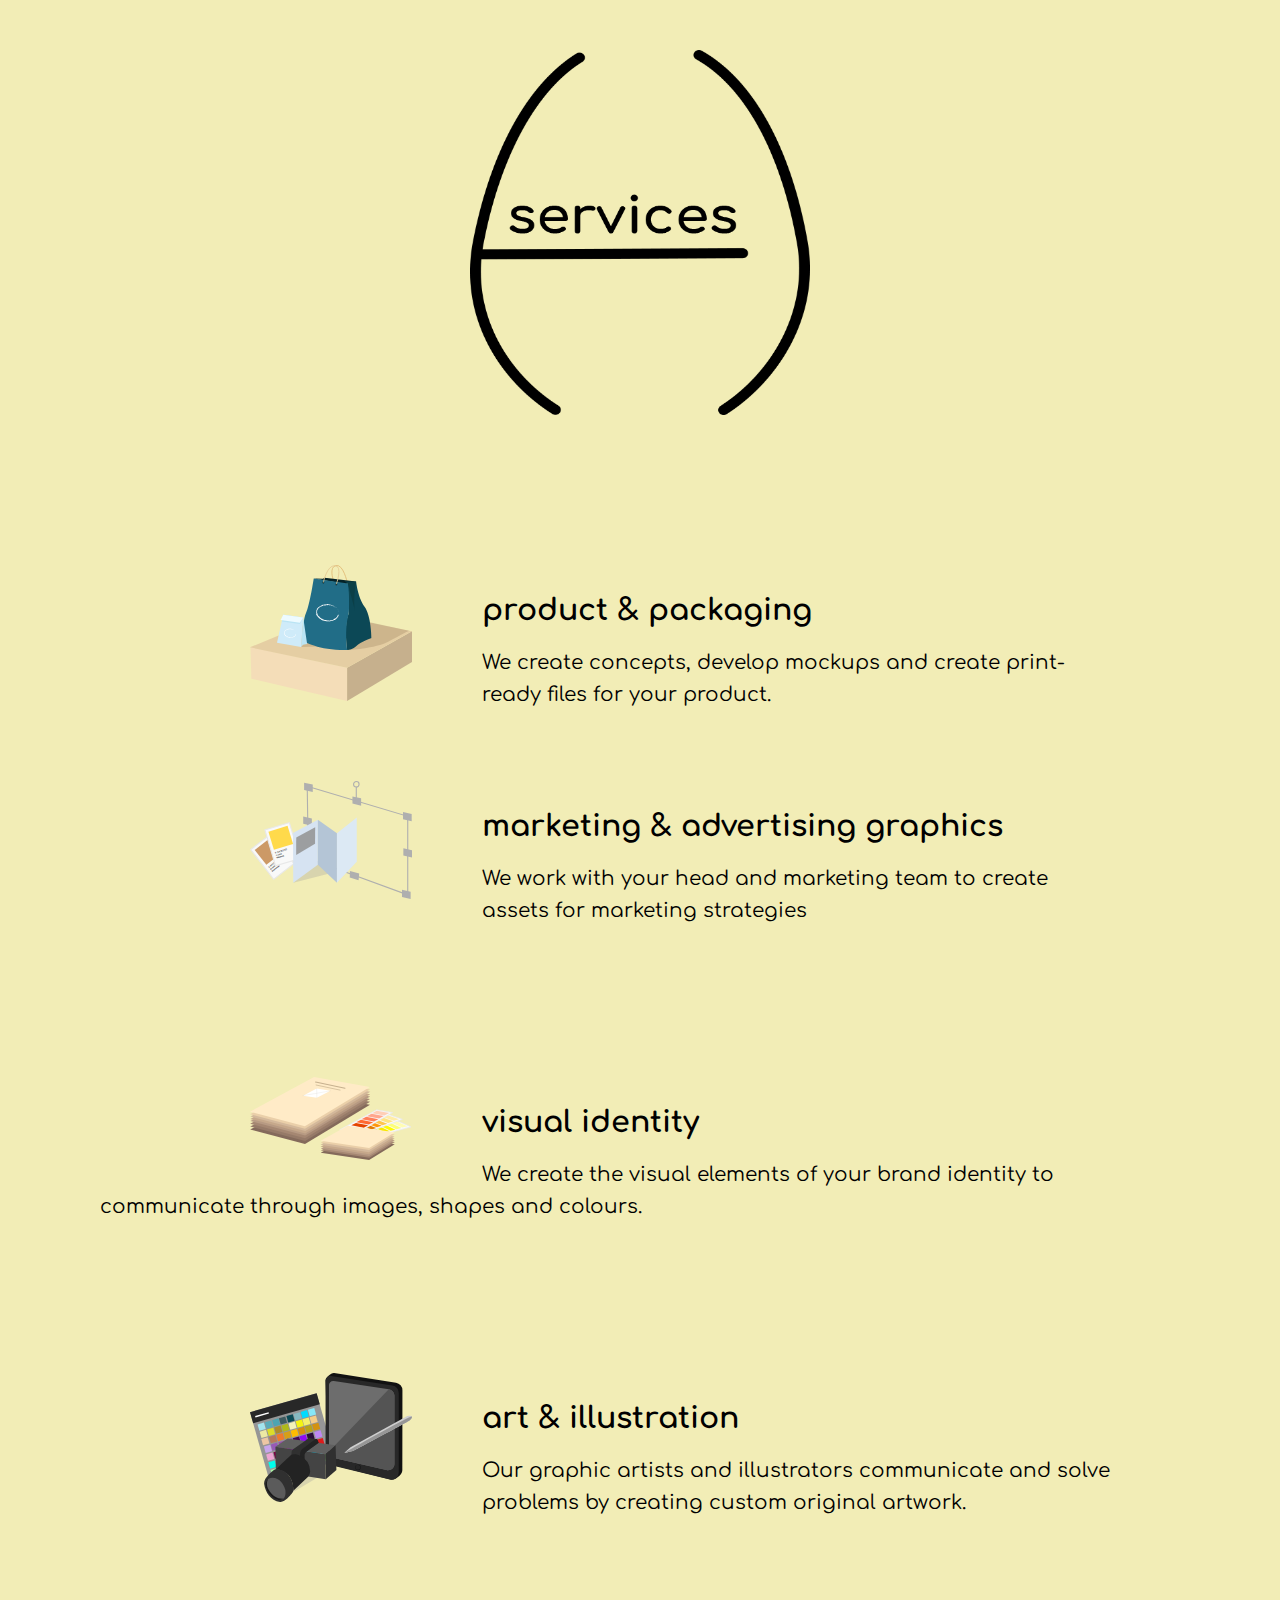
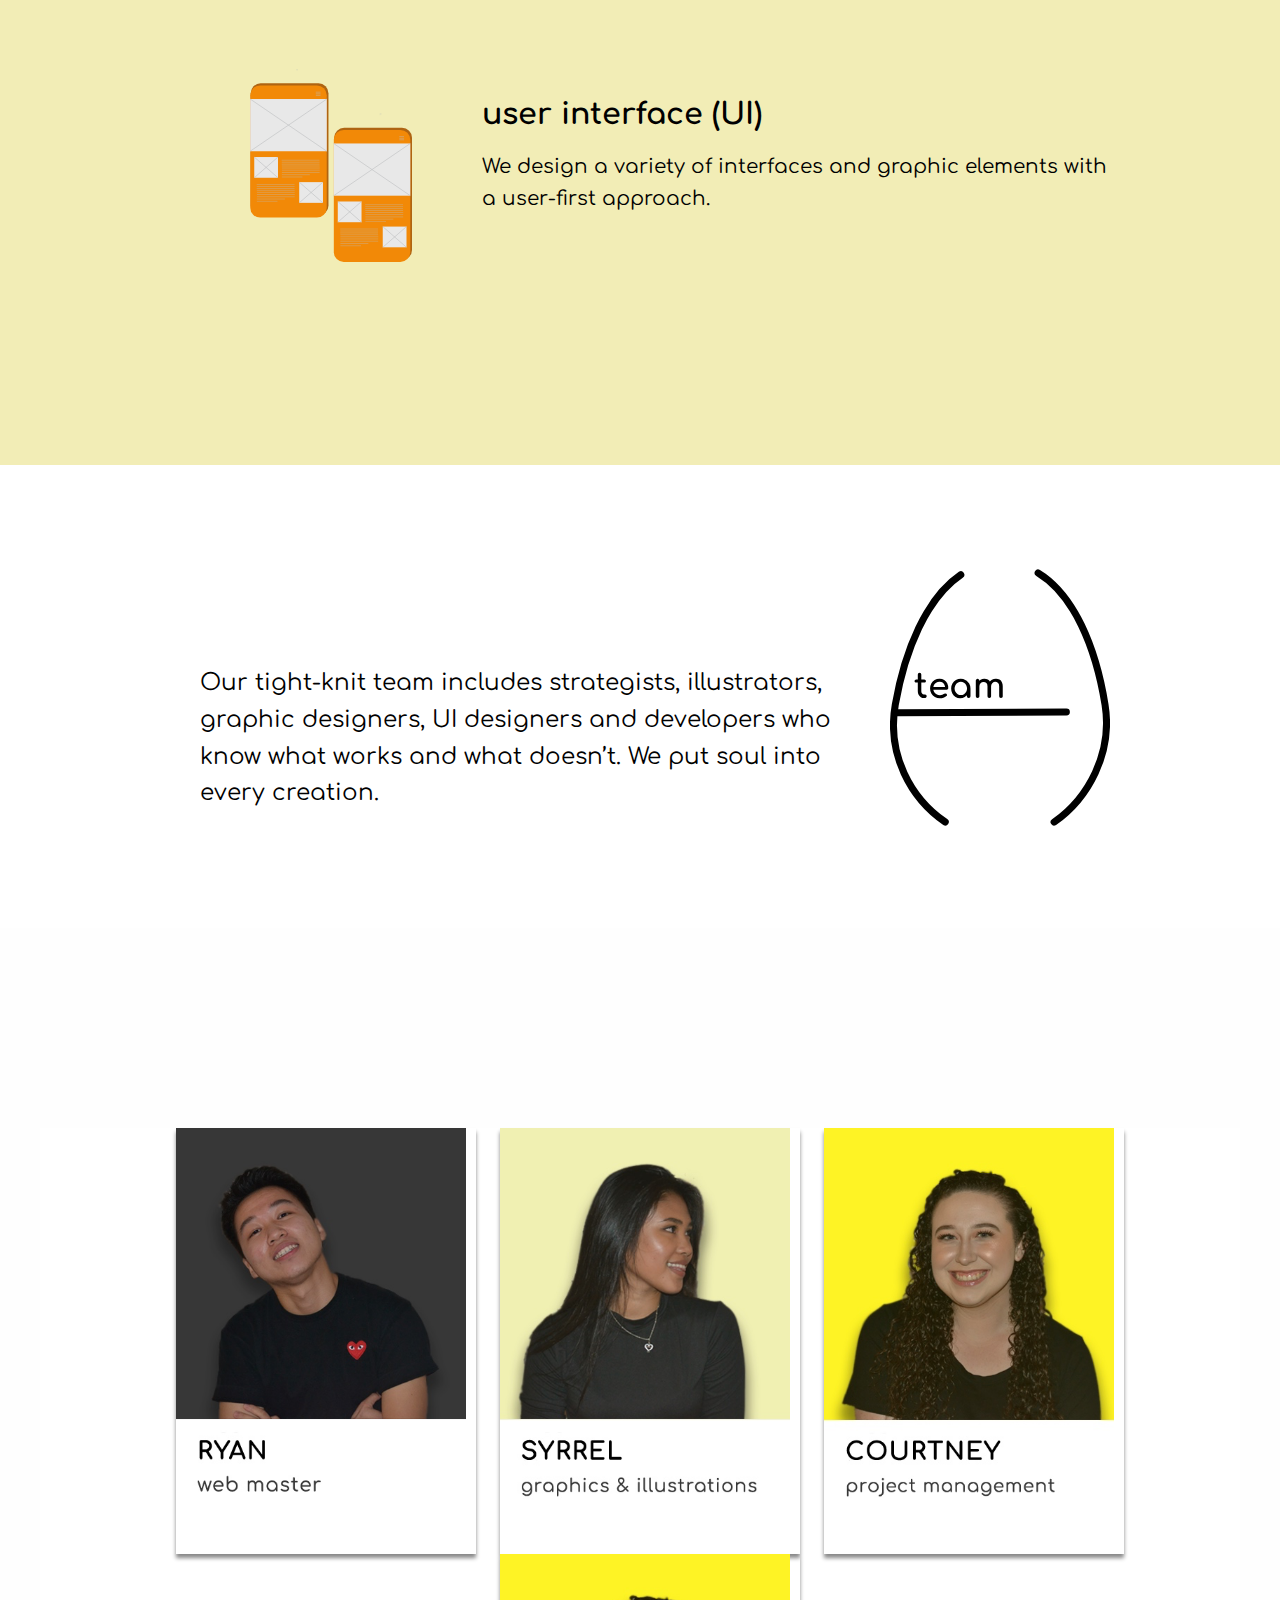
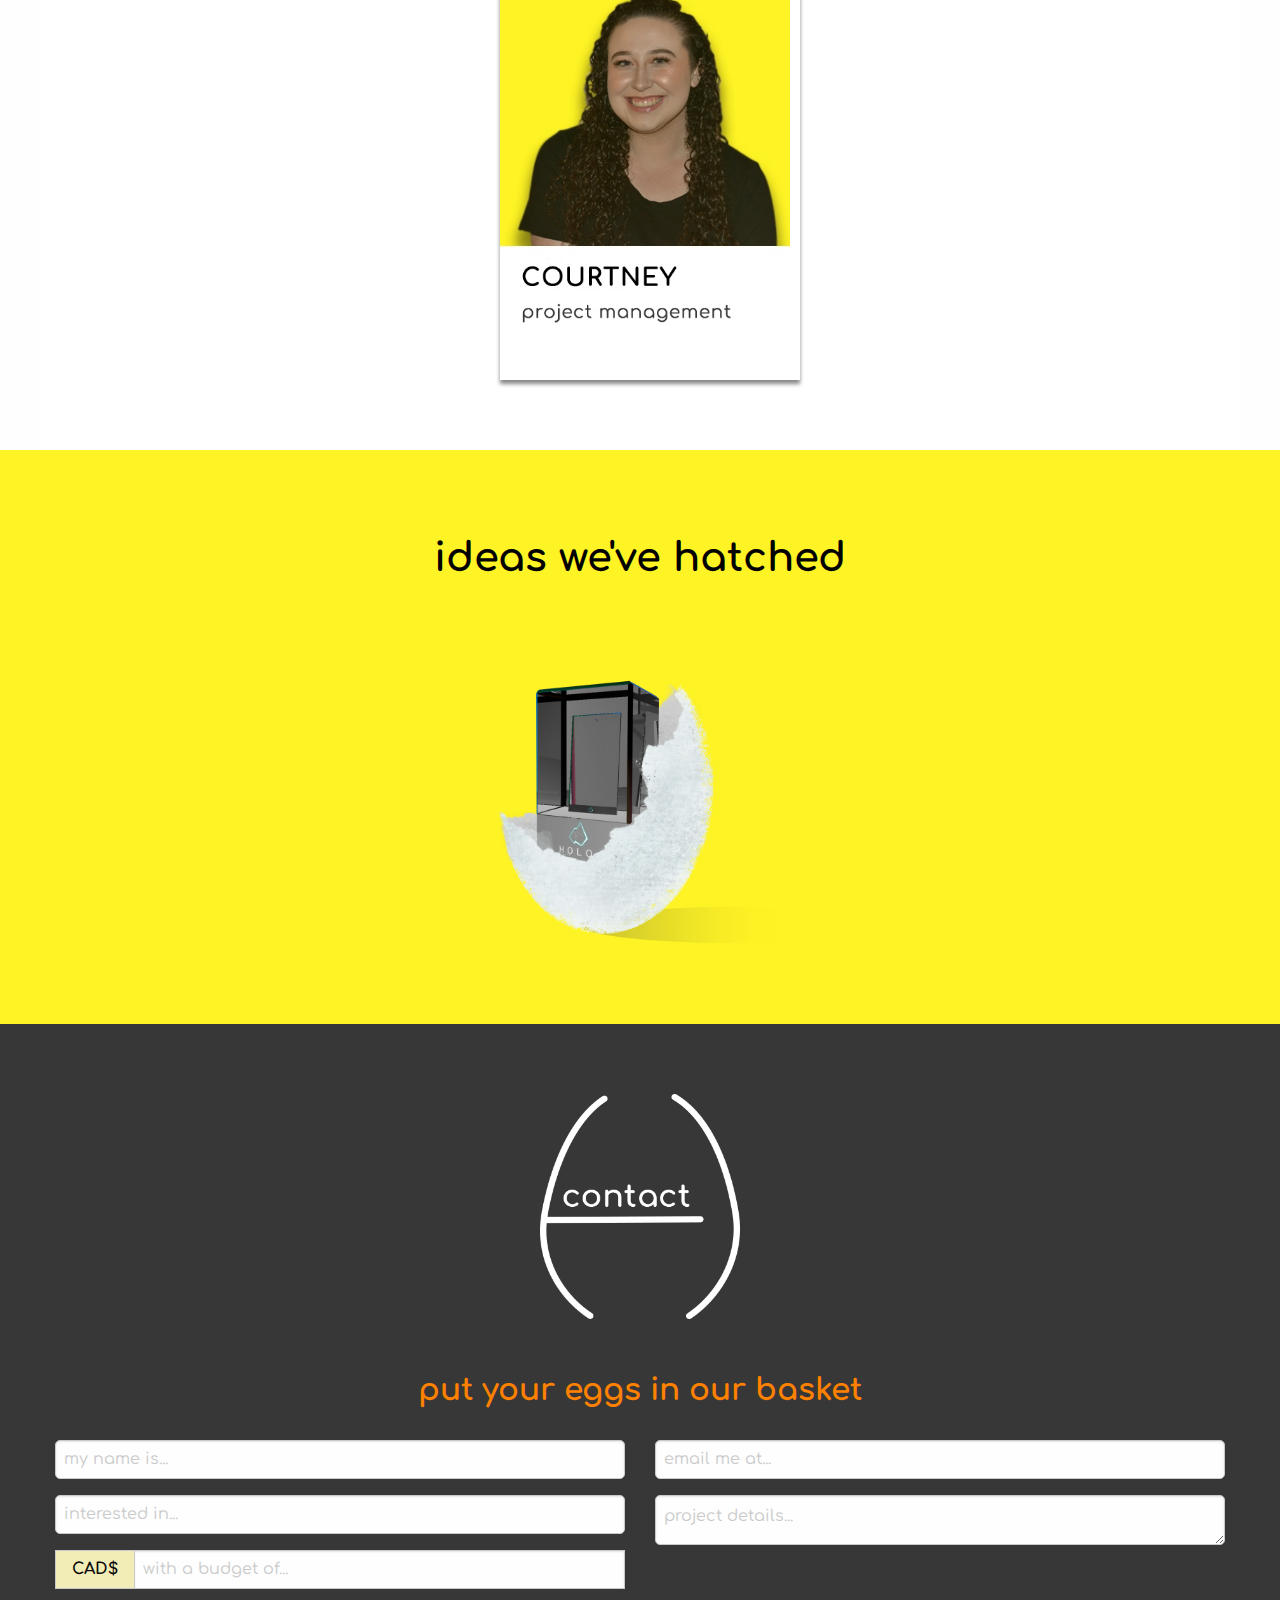
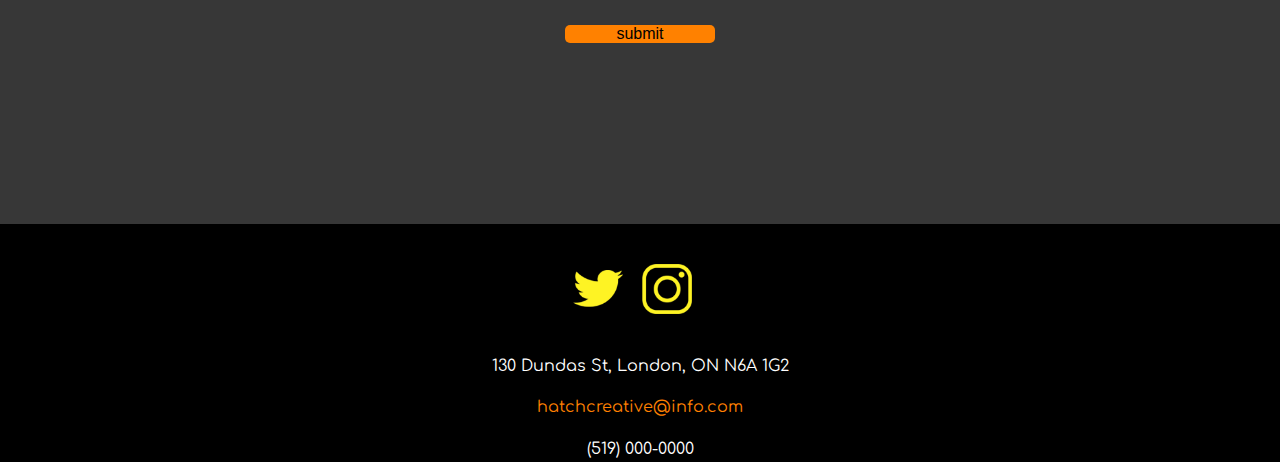
==== commit a164742f: "final changes" ====
--- a/index.html
+++ b/index.html
@@ -13,52 +13,100 @@
 
   <body>
     <h1 class="hide">Hatch</h1>
-      <header id="mainHeader" class="row">
-          <nav class="small-12 large-8 large-push-4 columns">
-            <h2 class="hide">Main Navigation</h2>
-            <div class="title-bar" data-responsive-toggle="main-menu" data-hide-for="large">
-            <div class="title-bar-right">
-              <button class="menu-icon" type="button" data-toggle="main-menu"></button>
-            </div>
-            </div>
+
+    <header>
+      <div class="row">
+          <h1 class="hide">Home</h1>
+          <div class="headerBar">
+            <nav class="small-12">
+              <h2 class="hide">Main Navigation</h2>
+              <!--Logo-->
+                
+            
+                <!--foundations code start-->
+                <div class="title-bar" data-responsive-toggle="main-menu" data-hide-for="none">
+                    
+                  <div class="title-bar-right">
+                    <!-- <div class="small-2">
+                    <img src="img/hatchLogo.svg" alt="Logo" id="hatchLogo"> -->
+                
+                    <div class="small-6 small-centered medium-6 medium-centered large-3 large-centered columns">
+                      <a href="#">
+                        <img src="img/hatchLogo.svg" alt="Logo" id="hatchLogo">
+                      </a>
+                      <a href="#">
+                        <img src="img/text_logo2.svg" alt="Hatch Logo" id="mainLogo">
+                      </a>
+                    <button class="menu-icon" data="show-for-all" type="button" data-toggle="main-menu"></button>
+                  </div>
+                  <div class="title-bar-title"></div>
+                </div>
+                </div>   
+                </div>
     
-            <div id="main-menu">
-              <ul id="mainNav">
-                <li><a href="#">Home</a></li>
-                <li><a href="#">About</a></li>
-                <li><a href="#">Services</a></li>
-                <li><a href="#">Team</a></li>
-                <li><a href="#">Contact</a></li>
-              </ul>
-          
-            </div>
-          </nav>
-    
-    
-        </header>
+  
+                <div id="main-menu"><!--Open Burger Menu-->
+                  <ul id="menu">
+                    <li><a href="#">HOME</a></li>
+                    <li><a href="#about">ABOUT</a></li>
+                    <li><a href="#servPage">SERVICES</a></li>
+                    <li><a href="#teamInfo">TEAM</a></li>
+                    <li><a href="portfolio.html">PORTFOLIO</a></li>
+                    <li><a href="#contactPage">CONTACT</a></li>
+                  </ul>
+                </div><!--Close Burger Menu-->
+              </nav>
+        </div>
+      </div>
+      </header>  
 
      <!--Splash Page-->   
     <div class="row" id="splashPage">
       <h2 class="hide">Splash Page</h2>
       <div class="small-12 medium-12 large-12 columns">
-        <img src="img/whiteLogo.svg" id="logo">
+        <a href="#"><img src="img/whiteLogo.svg" id="logo"></a>
         <h2>hatching your ideas</h2>
       </div>  
     </div>
 
-     <!--About Vid Page--> 
-     <div class="row" id="aboutVid">
-        <div class="small-12 medium-12 large-12 columns">
-            <video  controls>
-          <source src="video/render.mp4" type="video/mp4">
-          </video>
-        </div>  
+    <!--Video section-->
+
+<div class="row" id="about">
+  <h2 class="hide">About Section</h2>
+    <div id="videoPanel" class="small-12 medium-12 large-12 columns">
+     <video id="brandVideo" width="100%" poster="img/vidPoster2.jpg"> 
+         <source src="video/render.mp4" type="video/mp4">
+         <source src="video/render.ogg" type="video/ogg">
+           <source src="video/render.webm" type="video/webm">
+          Your browser sucks!
+     </video>
      </div>
+         
+          
+  <!--control-->
+  <div id="video_controls_bar">
+    <button id="playpausebtn" class="bttns">
+      <img src="img/Play.png" id="playBtn" onclick="(this,'myVideo')">
+    </button>
+    <input id="seekslider" type="range" min="0" max="100" value="0" step="1" class="bttns">
+    <span id="curtimetext" class="bttns">00:00</span> / <span id="durtimetext" class="bttns">00:20</span>
+    <button id="mutebtn" class="bttns">
+        <img src="img/Speaker.png" id="speaker" onclick="(this,'myVideo')">
+    </button>
+    <button id="fullscreenbtn" class="bttns">
+      <img src="img/Fullscreen.png" id="fullScreen">
+    </button>
+  </div>
+  
+</div>
+</div>
+<!--Video ends-->
+
 
       <!--About Info Page--> 
       <div class="row" id="aboutInfo">
         <div class="small-3 medium-4 large-4 columns" >
-            <img src="img/heading_about.png" alt="About" class="aboutHead">
+            <a href="#"><img src="img/heading_about.png" alt="About" class="aboutHead"></a>
         </div>
 
         <div class="small-9 medium-8 large-8 columns">
@@ -109,22 +157,24 @@
       <!--Team Page--> 
       <div class="row" id="teamInfo">
           <div class="small-3 medium-4 large-4 columns">
-              <img src="img/teamHeading.svg" class="teamHead">
+              <a href="#"><img src="img/teamHeading.svg" class="teamHead"></a>
               </div>
         <div class="small-9 medium-8 large-8 columns" >
           <p class="teamText">Our tight-knit team includes strategists, illustrators, graphic designers, UI designers and developers who know what works and what doesn’t. We put soul into every creation.</p>
         </div>
       </div>
 
-
-        <div class="row" id="teamDesc">
-        <div class="small-12 medium-12 large-12 columns">
-            <img src="img/team_ryan_complete.png" alt="Ryan // Web Master" class="teamImg">
-            <img src="img/team_syrrel_complete.png" alt="Syrrel // Graphics & Illustrations" class="teamImg">
-            <img src="img/team_courtney_complete.png" alt="Courtney // Project Management" class="teamImg">
-            <img src="img/team_courtney_complete.png" alt="Alissar // Product & Branding" class="teamImg">
-        </div>
-      </div>
+      <div class="row" id="teamDesc">
+          <div class="small-12 medium-12 large-12 columns">
+              <img src="img/team_ryan_complete.png" alt="Ryan // Web Master" class="teamImg">
+              <img src="img/team_syrrel_complete.png" alt="Syrrel // Graphics & Illustrations" class="teamImg">
+              <img src="img/team_courtney_complete.png" alt="Courtney // Project Management" class="teamImg">
+              <img src="img/team_courtney_complete.png" alt="Alissar // Product & Branding" class="teamImg">
+          </div>
+        </div>
+
+
+       
 
 
       <!--Portfolio Page--> 
@@ -173,20 +223,26 @@
                 </div> -->
                 
             <h3>ideas we've hatched</h3>
-            <img src="img/portfolio_featured.png" alt="Featured Project" id="folio1">
+            <a href="portfolio.html"><img src="img/portfolio_featured.png" alt="Featured Project" id="folio1"></a>
             <!-- <img src="img/portfolio_apollo.png" alt="Featured Project" class="folioOther" class="data-hide-for small">
             <img src="img/portfolio_rushpup.png" alt="Featured Project" class="folioOther" class="data-hide-for small">
             <img src="img/portfolio_vibe.png" alt="Featured Project" class="folioOther" class="data-hide-for small"> -->
         </div>
       </div>
 
-      <!--Contact Page--> 
-      <div class="row" id="contactPage">
+       <!--Contact Page--> 
+       <div class="row googlemap" >
           <div class="small-12 medium-12 large-12">
-            <img src="img/heading_contact.png" class="contactHead">
-            <h3>put your eggs in our basket</h3>
-          </div>
-
+            <div id="contactPage">
+                <iframe class="map" src="https://www.google.com/maps/embed?pb=!1m18!1m12!1m3!1d2918.7377566674595!2d-81.2528406345238!3d42.98379752914996!2m3!1f0!2f0!3f0!3m2!1i1024!2i768!4f13.1!3m3!1m2!1s0x882ef21b3ee98e51%3A0x243531a1cacd1219!2sFanshawe%20College%20-%20School%20of%20Digital%20and%20Performing%20Arts!5e0!3m2!1sen!2sca!4v1569002065241!5m2!1sen!2sca" width="100%" height="800" frameborder="0" style="border:0;" allowfullscreen=""></iframe>
+     </div>
+
+          
+         <div class="contactFormCont"> 
+             <img src="img/heading_contact.png" class="contactHead">
+                <h3>put your eggs in our basket</h3>
+             
+        
           <form>
               <div class="grid-container">
                 <div class="grid-x grid-padding-x">
@@ -217,33 +273,34 @@
                 </div>
               </div>
            </form>
-      </div>
-
-      <!-- <footer>
+          </div>
+          </div>
+      </div>
+
+       <footer>
         <div class="row" id="footer">
-          <div class="small "></div>
-
-
-                <img src="img/socialFB.png" alt="Facebook">
-                <img src="img/socialTwitter.png" alt="Twitter">
-                <img src="img/socialIG.png" alt="Instagram">
+          <div class="small-12 medium-12 large-12"></div>
+
+                <a href="wwww.twitter.com"><img src="img/socialTwitter.png" alt="Twitter"></a>
+                <a href="wwww.instagram.com"><img src="img/socialIG.png" alt="Instagram"></a>
             </div>
                 <p class="address">130 Dundas St,  London, ON N6A 1G2</p>
                 <p class="email"> hatchcreative@info.com</p>
-                <p class="number">(519) 000-0000</p>>
+                <p class="number">(519) 000-0000</p>
             </div>
               <p class="copyright"> © 2019 Hatch Creative. All Rights Reserved.</p>
             </div>
           </div>
         </div>
-        </footer> -->
+        </footer>
 
     
   </body>
-    <script src="js/main.js"></script>
+   
     <script src="https://maps.googleapis.com/maps/api/js?key=AIzaSyAdZsXY7UrvX2Q0OyWVhUGlRzNH2TQBpNs&callback=ourMap"
   type="text/javascript"></script>
     <script src="js/vendor/jquery.js"></script>
     <script src="js/vendor/what-input.js"></script>
     <script src="js/vendor/foundation.js"></script>
+    <script src="js/app.js"></script>
 </html>--- a/css/main.css
+++ b/css/main.css
@@ -8,24 +8,83 @@
 }
 
 /* HOME */
+header {
+    position: fixed;
+    width: 100%;
+    overflow: hidden;
+}
 
 .headerBar {
-    background-color: none;
-}
-
-.headerLogo {
-    padding-top: 21px;
-    padding-left: 18px;
-}
-
-.menu-icon {
-    margin-top: 21px;
-    margin-left: 18px;
+    opacity: .8;
+    display: block;
+    position: relative;
+    padding: 0;
+}
+
+
+/* image logo */
+#hatchLogo {
+    display: block;
+    max-width: 3%;
+    text-align: left;
+    float: left;
+    margin-top: 2%;
+    margin-left: 3%;
+    margin-right: 38%;
+}
+
+/* text logo */
+#mainLogo {
+	display: block;
+    max-width: 15%;
+    text-align: center;
+    float: left;
+    margin-top: 3%;
 }
 
 .main-menu {
     background-color: none !important; 
-}
+    display: block;
+}
+
+ .menu-icon {
+    margin-bottom: 0;
+    padding-bottom: 0;
+    margin-top: 3%;
+    padding-right: 2%;
+    
+}
+
+.title-bar .title-bar-right{
+    padding-top: 0;
+    padding-bottom: 0;
+    margin-top: 0;
+    top: 0;
+}
+/* main menu detail */
+
+#menu {
+    list-style-type: none;
+    text-align: center;
+    margin: 0;
+}
+
+#menu li a
+{
+	display: block;
+    padding: 5px 0 15px 0;
+    background-color: white;
+    font-family: "Comfortaa";
+    color: #373737;
+    border-bottom: 1px solid #ff8100; 
+}
+
+#menu li a:hover {
+    color: #f1f0b3;
+    background-color: #ff8100;
+    transition: all 0.25s;
+}
+/* nav ends */
 
 /*  HOME - SPLASH SECTION */
 
@@ -49,10 +108,8 @@
 /*  ABOUT */
 
 /*  ABOUT - VIDEO */
-video {
-    width: 75%;
-    margin: 0 auto;
-    display: block;
+#seekslider {
+    width: 600px;
 }
 
 /*  ABOUT - INFO */
@@ -81,11 +138,16 @@
 }
 
 #teamDesc {
-    background: white;
+    background:white;
+    padding-bottom: 70px;
 }
 
 .teamHead {
     float: right;
+}
+
+.teamImg {
+    box-shadow: 0px 4px 4px 0px #888888;
 }
 
 /*  PORTFOLIO */
@@ -102,9 +164,32 @@
     display:none;
 }
 
+#folio1:hover {
+/* Start the shake animation and make the animation last for 0.5 seconds */
+animation: shake 0.5s;
+
+/* When the animation is finished, start again */
+animation-iteration-count: infinite;
+}
+
+@keyframes shake {
+0% { transform: translate(1px, 1px) rotate(0deg); }
+10% { transform: translate(-1px, -2px) rotate(-1deg); }
+20% { transform: translate(-3px, 0px) rotate(1deg); }
+30% { transform: translate(3px, 2px) rotate(0deg); }
+40% { transform: translate(1px, -1px) rotate(1deg); }
+50% { transform: translate(-1px, 2px) rotate(-1deg); }
+60% { transform: translate(-3px, 1px) rotate(0deg); }
+70% { transform: translate(3px, 1px) rotate(-1deg); }
+80% { transform: translate(-1px, -1px) rotate(1deg); }
+90% { transform: translate(1px, 2px) rotate(0deg); }
+100% { transform: translate(1px, -2px) rotate(-1deg); }
+}
+
 /*  CONTACT */
 #contactPage {
     background-color: #373737;
+    height: 800px;
 }
 
 .contactHead {
@@ -146,14 +231,173 @@
     color: black;
 }
 
+/*  CONTACT */
+.googlemap {
+    position: relative;
+    text-align: center;
+    height: 600px;
+}
+
+iframe {
+    -webkit-filter: grayscale(100%); /* Safari 6.0 - 9.0 */
+        filter: grayscale(100%);
+}
+
+.googlemap h3 {
+    color: #ff8100;
+    text-align: center;
+    font-weight: bold;
+}
+
+.map {
+    -webkit-filter: grayscale(100%);
+       -moz-filter: grayscale(100%);
+        -ms-filter: grayscale(100%);
+         -o-filter: grayscale(100%);
+            filter: grayscale(100%);
+    filter: brightness(50%);
+    margin: 0px;
+    padding: 0px;
+}
+
+#contactPage {
+
+    z-index: 1;
+    position: relative;
+    top: 0px;
+    left: 0px;
+    margin: 0px;
+    padding: 0px !important;
+    
+}
+
+#contactPage iframe {
+    z-index: -1;
+}
+
+.contactHead {
+    margin: 0 auto;
+    display: block;
+}
+
+#contactPage h3 {
+    color: #ff8100;
+    text-align: center;
+    font-weight: bold;
+}
+
+
+/*.googlemap {
+    background-image: url('');
+}
+*/
+
+.mapouter {
+    position:relative;
+    text-align:right;
+    height:100%;
+    width: 375px;
+    z-index: -1;
+}
+
+.gmap_canvas {
+    overflow:hidden;
+    background:none!important;
+    height:500px;
+    width: inherit;
+}
+
+/*  CONTACT - FORM */
+.contactFormCont {
+
+    z-index: 2;
+    position: absolute;
+    width: 100%;
+    top: 0px;
+    left: 0px;
+}
+
+
 
 /* FOOTER */
 footer {
     background: black;
     width: 100%;
-}
-
-
+    padding-top: 40px;
+}
+
+footer img {
+    width: 50px;
+    margin-right: 15px;
+    margin-bottom: 20px;
+}
+
+
+.address {
+    color: white;
+    margin-top: 20px;
+}
+
+.email {
+    color: #ff8100;
+}
+
+.number {
+    color: white;
+}
+
+footer a:hover {
+    opacity: 0.75;
+}
+
+
+@media screen and (min-width: 20em) {
+    /* logo size can't smaller than */
+        #hatchLogo {
+            min-width: 15px;
+            margin-right: 37%;
+        }
+    
+        #mainLogo {
+            min-width: 80px;
+            margin-top: 5%;
+            float: left;
+        }
+        /* video controls for mobile */
+#video_controls_bar {
+    background-color: white;
+    /* border: 2px solid #ff8100; */
+    max-width: 100%; 
+  }
+  
+  .bttns {
+      max-width: 15%;
+      cursor: pointer;
+  }
+  
+  #seekslider {
+      margin: 1% 0 0 2%;
+      position: absolute;
+  }
+  
+  #durtimetext {
+      margin-bottom: 30%;
+      margin-right: 5%;
+  }
+  
+  button {
+      margin-top: 3%;
+      margin-right: 7%;
+  }
+  
+  span {
+      font-size: 8px;
+  }
+    }
+
+
+  
+  /* video controls end */
 
 /* mobile */
 @media screen and (max-width: 39.9375em) {
@@ -165,10 +409,13 @@
     #splashPage h2 {
         font-size: 25px;
     }
-    video {
+
+
+
+    /* /* video {
         margin-top: 50px;
         margin-bottom: 50px;
-    }
+    } */
     .aboutHead {
         width: 100px;
         height: 115px;
@@ -293,11 +540,6 @@
     #splashPage h2 {
         font-size: 40px;
     }
-    video {
-        margin-top: 50px;
-        margin-bottom: 50px;
-        width: 80%;
-    }
 
     .aboutHead {
         width: 200px;
@@ -335,7 +577,6 @@
     #servPage p {
         font-size: 13px;
         margin-bottom: 70px;
-
     }
     
     #teamInfo {
@@ -404,6 +645,35 @@
  }
 
  @media screen and (min-width: 40em) {
+    #hatchLogo {
+        margin-right: 37%;
+    }
+
+    #mainLogo {
+        margin-top: 3%;
+        float: left;
+        
+    }
+
+      /* video controls for tablet */
+    .bttns {
+        max-width: 15%;
+        padding-top: 0;
+    }
+    
+    #seekslider {
+        margin-left: 3%;
+        margin-right: 5%;
+    }
+    
+    #durtimetext {
+        margin-right: 20%;
+    }
+    
+    span {
+        font-size: 10px;
+    }
+    
     #aboutInfo {
         margin-bottom: 100px;
     }
@@ -439,10 +709,6 @@
 
     .teamHead {
         padding-left: 20px;
-    }
-
-    #teamDesc {
-        height: 870px;
     }
 }
 
@@ -525,8 +791,8 @@
         margin-top: 30px;
     }
     .contactHead {
-        width: 240px;
-        height: 265px;
+        width: 200px;
+        height: 225px;
         margin-top: 70px;
     }
 
@@ -536,15 +802,43 @@
 }
 
 @media screen and (min-width: 64em) {
+    #hatchLogo {
+        margin-right: 37%;
+    }
+    
+    #mainLogo {
+        margin-top: 3%;
+        float: left;
+    }
+    
     #splashPage h2 {
         font-size: 50px;
     }
 
-    video {
-        width: 90%;
-        margin-top: 100px;
-        margin-bottom: 100px;
-    }
+     /* video controls for desktop */
+/* .bttns {
+    max-width: 15%;
+    padding-top: 0;
+} */
+
+#video_controls_bar {
+    text-align: center;
+}
+
+#seekslider {
+    margin: 3.5% 0 0 15%;
+    position: absolute;
+}
+
+#durtimetext {
+    margin-right: 35%;
+}
+
+span {
+    margin-bottom: 100%;
+    text-align: center;
+    font-size: 16px;
+}
 
     #aboutInfo {
         padding: 100px;
@@ -576,7 +870,7 @@
 
     .teamText {
         font-size: 23px;
-        padding-left: 100px;
+        /* padding-left: 100px; */
     }
 
     #folioPage h3 {
